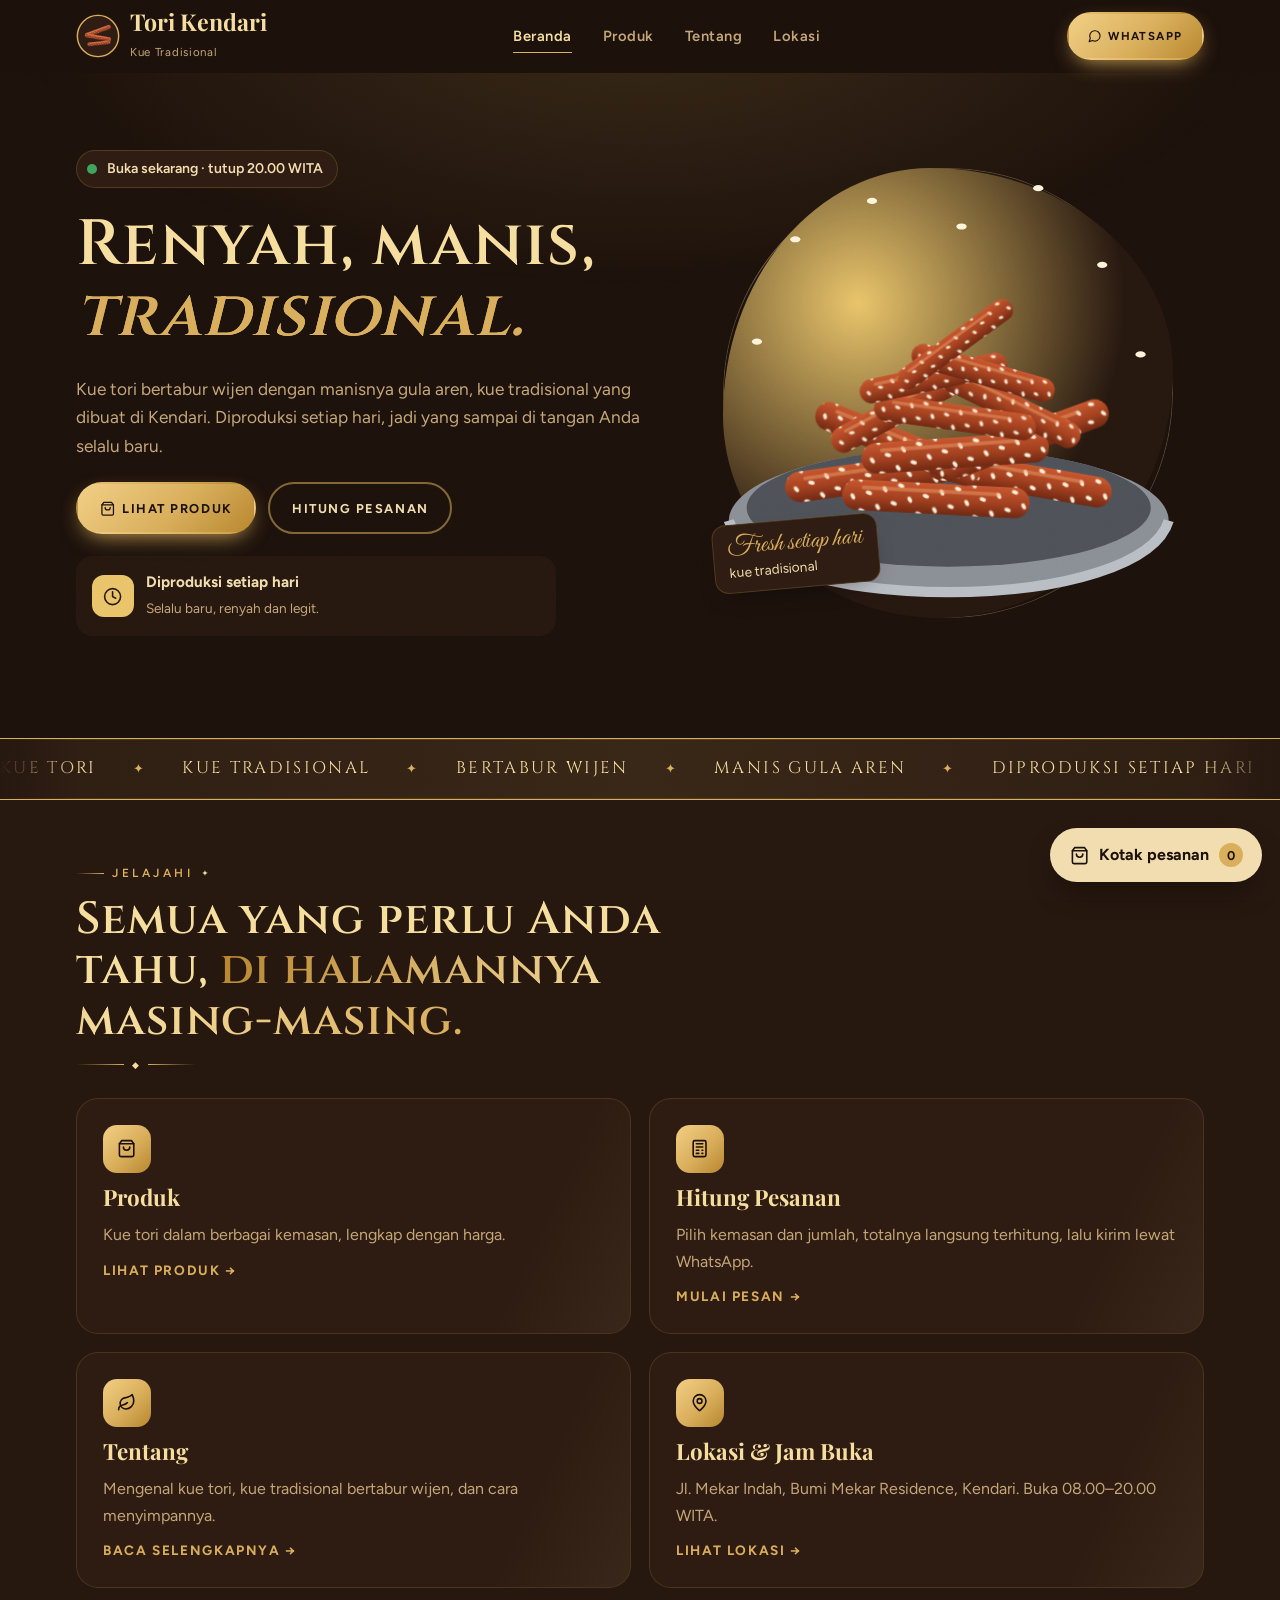
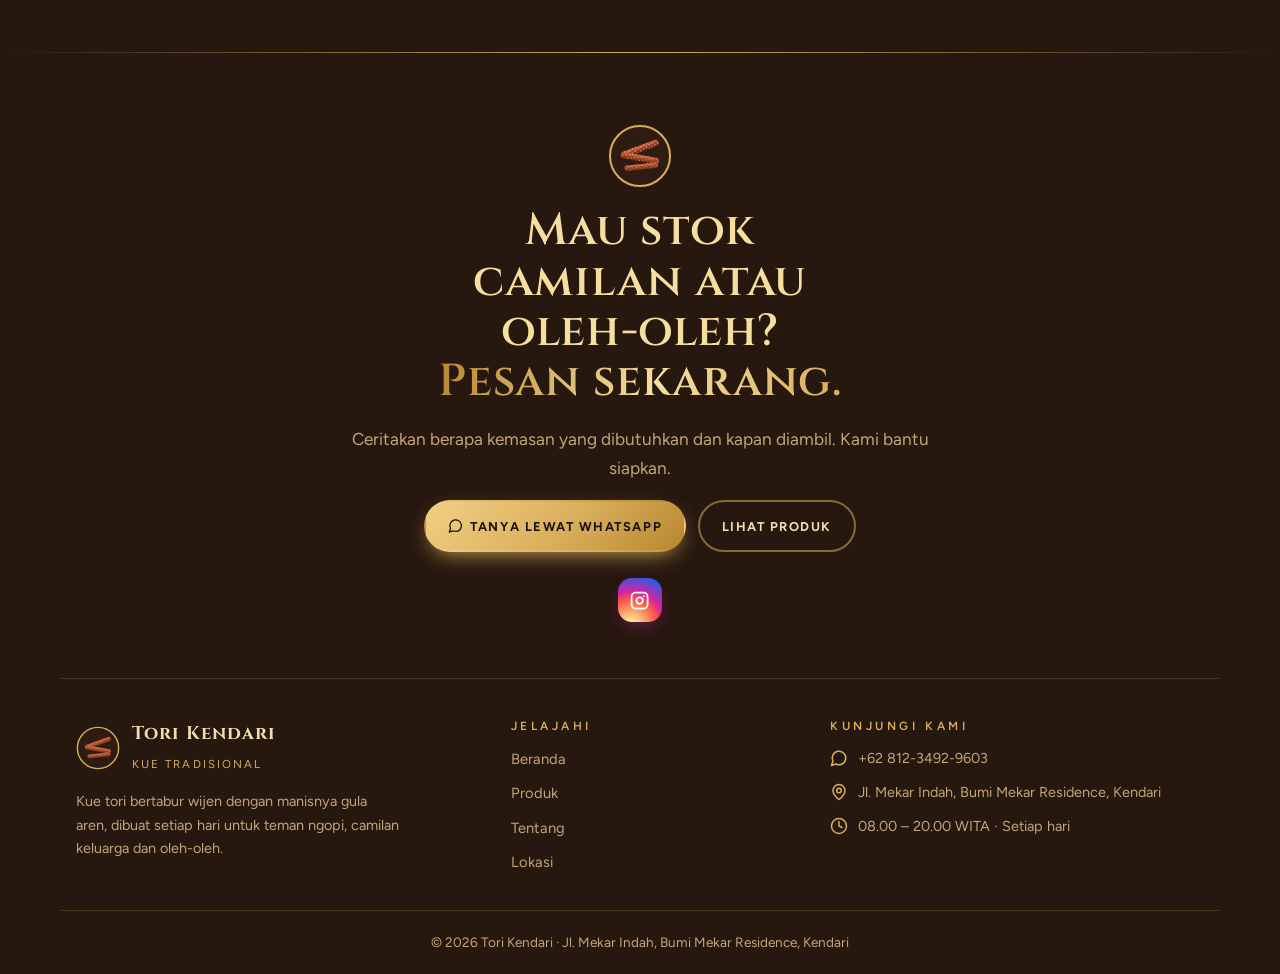
==== index.html @ e7e42499 "Gabungkan Hitung Pesanan ke halaman Produk; pesan.html dialihkan ke produk.html#hitung Co-Authored-B" ====
<!doctype html>
<html lang="id">
<head>
<meta charset="utf-8">
<meta name="viewport" content="width=device-width,initial-scale=1,viewport-fit=cover">
<title>Tori Kendari · Kue Tori Renyah, Manis Gula Aren</title>
<meta name="claude:viewport-fit-sides" content="cover">
<meta name="description" content="Renyah di luar, lembut di dalam, manis gula aren bertabur wijen. Dibuat setiap hari di Kendari, mulai Rp25.000. Cobain sekarang, pesan lewat WhatsApp!">
<meta property="og:type" content="website">
<meta property="og:site_name" content="Tori Kendari">
<meta property="og:locale" content="id_ID">
<meta property="og:url" content="https://tori-kendari.vercel.app/">
<meta property="og:title" content="Tori Kendari · Kue Tori Renyah, Manis Gula Aren">
<meta property="og:description" content="Renyah di luar, lembut di dalam, manis gula aren bertabur wijen. Dibuat setiap hari di Kendari, mulai Rp25.000. Cobain sekarang, pesan lewat WhatsApp!">
<meta property="og:image" content="https://tori-kendari.vercel.app/og.jpg">
<meta property="og:image:width" content="1200">
<meta property="og:image:height" content="630">
<meta property="og:image:alt" content="Kue tori renyah bertabur wijen dari Tori Kendari">
<meta name="twitter:card" content="summary_large_image">
<meta name="twitter:title" content="Tori Kendari · Kue Tori Renyah, Manis Gula Aren">
<meta name="twitter:description" content="Renyah di luar, lembut di dalam, manis gula aren bertabur wijen. Dibuat setiap hari di Kendari, mulai Rp25.000. Cobain sekarang, pesan lewat WhatsApp!">
<meta name="twitter:image" content="https://tori-kendari.vercel.app/og.jpg">
<meta name="theme-color" content="#1C110B">
<link rel="icon" href="favicon.svg" type="image/svg+xml">
<link rel="preconnect" href="https://fonts.googleapis.com">
<link rel="preconnect" href="https://fonts.gstatic.com" crossorigin>
<link rel="stylesheet" href="https://fonts.googleapis.com/css2?family=Cinzel:wght@500;600;700&family=Figtree:wght@400;500;600;700;800&family=Great+Vibes&family=Playfair+Display:ital,wght@0,600;0,700;1,600;1,700&display=swap">
<link rel="stylesheet" href="style.css">
</head>
<body data-page="index">


<!-- Ilustrasi (dipakai ulang lewat <use>) -->
<svg width="0" height="0" style="position:absolute" aria-hidden="true">
  <defs>
    <pattern id="wijen" width="14" height="10" patternUnits="userSpaceOnUse" patternTransform="rotate(20)">
      <ellipse cx="3" cy="3" rx="1.7" ry="1" fill="#FFF3DC"/>
      <ellipse cx="10" cy="8" rx="1.7" ry="1" fill="#FFF3DC" transform="rotate(40 10 8)"/>
    </pattern>
    <linearGradient id="kulit" x1="0" y1="0" x2="0" y2="1">
      <stop offset="0" stop-color="#C8572F"/><stop offset=".55" stop-color="#A2401F"/><stop offset="1" stop-color="#6E2812"/>
    </linearGradient>
    <symbol id="stik" viewBox="0 0 100 20">
      <rect x="1" y="2" width="98" height="16" rx="8" fill="url(#kulit)"/>
      <rect x="1" y="2" width="98" height="16" rx="8" fill="url(#wijen)"/>
      <path d="M12 6h70" stroke="#F2A36E" stroke-width="2" stroke-linecap="round" opacity=".45"/>
    </symbol>
    <symbol id="i-tori" viewBox="0 0 120 120">
      <ellipse cx="60" cy="82" rx="50" ry="16" fill="#8A8F96"/>
      <ellipse cx="60" cy="78" rx="46" ry="13" fill="#5E6268"/>
      <use href="#stik" x="18" y="58" width="50" height="10" transform="rotate(-18 43 63)"/>
      <use href="#stik" x="46" y="56" width="52" height="10" transform="rotate(14 72 61)"/>
      <use href="#stik" x="24" y="66" width="54" height="11" transform="rotate(6 51 71)"/>
      <use href="#stik" x="40" y="46" width="48" height="10" transform="rotate(-30 64 51)"/>
      <use href="#stik" x="22" y="48" width="46" height="10" transform="rotate(24 45 53)"/>
      <use href="#stik" x="50" y="68" width="46" height="10" transform="rotate(-8 73 73)"/>
      <path d="M10 82c4 10 24 16 50 16s46-6 50-16" fill="none" stroke="#B9BEC4" stroke-width="3"/>
    </symbol>
    <symbol id="i-kotak" viewBox="0 0 120 120">
      <rect x="16" y="34" width="88" height="62" rx="8" fill="#E9EEF2" opacity=".35" stroke="#FFFFFF" stroke-opacity=".6" stroke-width="2"/>
      <use href="#stik" x="22" y="52" width="44" height="9" transform="rotate(-10 44 56)"/>
      <use href="#stik" x="52" y="48" width="44" height="9" transform="rotate(12 74 52)"/>
      <use href="#stik" x="26" y="68" width="46" height="9" transform="rotate(8 49 72)"/>
      <use href="#stik" x="54" y="72" width="42" height="9" transform="rotate(-6 75 76)"/>
      <use href="#stik" x="34" y="80" width="40" height="9" transform="rotate(-14 54 84)"/>
      <rect x="12" y="26" width="96" height="12" rx="5" fill="#FFFFFF" opacity=".4"/>
      <path d="M24 40v48" stroke="#fff" stroke-width="3" stroke-linecap="round" opacity=".5"/>
    </symbol>
    <symbol id="i-hadiah" viewBox="0 0 120 120">
      <rect x="22" y="46" width="76" height="52" rx="6" fill="#7A4A2A"/>
      <rect x="16" y="34" width="88" height="16" rx="5" fill="#9C6238"/>
      <rect x="54" y="34" width="12" height="64" fill="#D9AE5B"/>
      <path d="M60 34c-8-14-26-14-24-2 2 8 16 4 24 2zM60 34c8-14 26-14 24-2-2 8-16 4-24 2z" fill="#F2CF85"/>
    </symbol>
    <symbol id="i-pouch" viewBox="0 0 120 120">
      <path d="M30 22h60l6 74c0 4-3 6-6 6H30c-3 0-6-2-6-6z" fill="#E2A93A"/>
      <path d="M30 22h60v10H30z" fill="#C98A22"/>
      <path d="M36 27h48" stroke="#8A5A12" stroke-width="2" stroke-dasharray="3 3"/>
      <rect x="38" y="48" width="44" height="40" rx="8" fill="#FFF3DC" opacity=".35"/>
      <use href="#stik" x="40" y="56" width="38" height="8" transform="rotate(-14 59 60)"/>
      <use href="#stik" x="42" y="66" width="38" height="8" transform="rotate(10 61 70)"/>
      <use href="#stik" x="40" y="76" width="36" height="8" transform="rotate(-6 58 80)"/>
      <rect x="44" y="38" width="32" height="6" rx="3" fill="#5A2E1E" opacity=".7"/>
    </symbol>
    <symbol id="i-mark" viewBox="0 0 48 48">
      <circle cx="24" cy="24" r="24" fill="#2E1C12"/>
      <circle cx="24" cy="24" r="22.5" fill="none" stroke="#D9AE5B" stroke-width="1.5"/>
      <use href="#stik" x="9" y="15" width="30" height="7" transform="rotate(-20 24 18)"/>
      <use href="#stik" x="9" y="22" width="30" height="7" transform="rotate(10 24 25)"/>
      <use href="#stik" x="12" y="29" width="26" height="6" transform="rotate(-6 25 32)"/>
    </symbol>
  </defs>
</svg>

<header class="top" id="top">
  <div class="wrap bar">
    <a class="brand" href="index.html" aria-label="Tori Kendari, ke beranda">
      <svg class="brand-mark" aria-hidden="true"><use href="#i-mark"/></svg>
      <span><span class="brand-name">Tori Kendari</span><span class="brand-sub">Kue Tradisional</span></span>
    </a>
    <nav class="links" aria-label="Navigasi utama">
      <a href="index.html" data-page="index">Beranda</a>
      <a href="produk.html" data-page="produk">Produk</a>
      <a href="tentang.html" data-page="tentang">Tentang</a>
      <a href="lokasi.html" data-page="lokasi">Lokasi</a>
    </nav>
    <div class="top-actions">
      <a class="btn btn-rasp btn-sm wa-link" href="#" target="_blank" rel="noopener">
        <svg class="lc" viewBox="0 0 24 24" aria-hidden="true"><path d="M7.9 20A9 9 0 1 0 4 16.1L2 22Z"/></svg><span>WhatsApp</span>
      </a>
      <button class="menu-btn" id="menuBtn" aria-expanded="false" aria-controls="mnav" aria-label="Buka menu">
        <svg class="lc" viewBox="0 0 24 24" aria-hidden="true"><path d="M4 6h16M4 12h16M4 18h16"/></svg>
      </button>
    </div>
  </div>
  <nav class="wrap mnav" id="mnav" aria-label="Menu ponsel">
    <a href="index.html" data-page="index">Beranda</a><a href="produk.html" data-page="produk">Produk</a><a href="tentang.html" data-page="tentang">Tentang</a><a href="lokasi.html" data-page="lokasi">Lokasi</a>
  </nav>
</header>

<main>
<section class="hero" id="beranda">
  <div class="wrap hero-grid">
    <div class="hero-copy">
      <span class="status" id="status"><span class="dot"></span><span id="statusText">Memeriksa jam buka…</span></span>
      <h1>Renyah, manis, <span class="swash">tradisional.</span></h1>
      <p class="lead">Kue tori bertabur wijen dengan manisnya gula aren, kue tradisional yang dibuat di Kendari. Diproduksi setiap hari, jadi yang sampai di tangan Anda selalu baru.</p>
      <div class="ctas">
        <a class="btn btn-rasp" href="produk.html">
          <svg class="lc" viewBox="0 0 24 24" aria-hidden="true"><path d="M6 2 3 6v14a2 2 0 0 0 2 2h14a2 2 0 0 0 2-2V6l-3-4Z"/><path d="M3 6h18"/><path d="M16 10a4 4 0 0 1-8 0"/></svg>Lihat produk
        </a>
        <a class="btn btn-ghost" href="produk.html#hitung">Hitung pesanan</a>
      </div>
      <div class="oven">
        <span class="oven-ico"><svg class="lc" viewBox="0 0 24 24" aria-hidden="true"><circle cx="12" cy="12" r="10"/><path d="M12 6v6l4 2"/></svg></span>
        <span><b>Diproduksi setiap hari</b><small>Selalu baru, renyah dan legit.</small></span>
      </div>
    </div>

    <div class="hero-art" aria-hidden="true">
      <div class="blob"></div>
      <svg class="hero-cake" viewBox="0 0 400 400">
        <ellipse cx="200" cy="300" rx="172" ry="56" fill="#8A8F96"/>
        <ellipse cx="200" cy="290" rx="158" ry="46" fill="#4E5258"/>
        <g class="pile">
          <use class="jatuh" style="--d:.05s" href="#stik" x="70" y="250" width="150" height="30" transform="rotate(-8 145 265)"/>
          <use class="jatuh" style="--d:.12s" href="#stik" x="180" y="252" width="150" height="30" transform="rotate(10 255 267)"/>
          <use class="jatuh" style="--d:.19s" href="#stik" x="110" y="268" width="160" height="30" transform="rotate(3 190 283)"/>
          <use class="jatuh" style="--d:.26s" href="#stik" x="90" y="226" width="140" height="28" transform="rotate(22 160 240)"/>
          <use class="jatuh" style="--d:.33s" href="#stik" x="190" y="222" width="140" height="28" transform="rotate(-20 260 236)"/>
          <use class="jatuh" style="--d:.40s" href="#stik" x="130" y="232" width="150" height="30" transform="rotate(-4 205 247)"/>
          <use class="jatuh" style="--d:.47s" href="#stik" x="100" y="198" width="130" height="27" transform="rotate(-28 165 211)"/>
          <use class="jatuh" style="--d:.54s" href="#stik" x="180" y="196" width="130" height="27" transform="rotate(26 245 209)"/>
          <use class="jatuh" style="--d:.61s" href="#stik" x="140" y="206" width="130" height="27" transform="rotate(8 205 219)"/>
          <use class="jatuh" style="--d:.68s" href="#stik" x="128" y="176" width="120" height="25" transform="rotate(-12 188 188)"/>
          <use class="jatuh" style="--d:.75s" href="#stik" x="168" y="172" width="118" height="25" transform="rotate(16 227 184)"/>
          <use class="jatuh" style="--d:.82s" href="#stik" x="150" y="150" width="110" height="24" transform="rotate(-36 205 162)"/>
        </g>
        <path d="M28 300c10 34 82 56 172 56s162-22 172-56" fill="none" stroke="#B9BEC4" stroke-width="8"/>
        <g fill="#FFF3DC">
          <ellipse class="sprinkle" cx="80" cy="80" rx="4" ry="2.4" style="animation-delay:-.4s"/>
          <ellipse class="sprinkle" cx="320" cy="100" rx="4" ry="2.4" style="animation-delay:-1.6s"/>
          <ellipse class="sprinkle" cx="140" cy="50" rx="4" ry="2.4" style="animation-delay:-2.4s"/>
          <ellipse class="sprinkle" cx="270" cy="40" rx="4" ry="2.4" style="animation-delay:-.9s"/>
          <ellipse class="sprinkle" cx="350" cy="170" rx="4" ry="2.4" style="animation-delay:-3s"/>
          <ellipse class="sprinkle" cx="50" cy="160" rx="4" ry="2.4" style="animation-delay:-2s"/>
          <ellipse class="sprinkle" cx="210" cy="70" rx="4" ry="2.4" style="animation-delay:-1.2s"/>
        </g>
      </svg>
      <div class="tag-note"><span class="hand">Fresh setiap hari</span>kue tradisional</div>
    </div>
  </div>
</section>

<div class="ribbon" aria-hidden="true">
  <div class="ribbon-track" id="ribbon"></div>
</div>

<section class="explore">
  <div class="wrap">
    <div class="sec-head reveal">
      <span class="eyebrow">Jelajahi</span>
      <h2>Semua yang perlu Anda tahu, <span class="rasp">di halamannya masing-masing.</span></h2>
    </div>
    <div class="ex-grid reveal">
      <a class="ex-card" href="produk.html"><span class="ico"><svg class="lc" viewBox="0 0 24 24" aria-hidden="true"><path d="M6 2 3 6v14a2 2 0 0 0 2 2h14a2 2 0 0 0 2-2V6l-3-4Z"/><path d="M3 6h18"/><path d="M16 10a4 4 0 0 1-8 0"/></svg></span><h3>Produk</h3><p>Kue tori dalam berbagai kemasan, lengkap dengan harga.</p><span class="ex-link">Lihat produk →</span></a>
      <a class="ex-card" href="produk.html#hitung"><span class="ico"><svg class="lc" viewBox="0 0 24 24" aria-hidden="true"><rect x="4" y="2" width="16" height="20" rx="2"/><path d="M8 6h8M8 10h8M8 14h3M8 18h3M15 14h1M15 18h1"/></svg></span><h3>Hitung Pesanan</h3><p>Pilih kemasan dan jumlah, totalnya langsung terhitung, lalu kirim lewat WhatsApp.</p><span class="ex-link">Mulai pesan →</span></a>
      <a class="ex-card" href="tentang.html"><span class="ico"><svg class="lc" viewBox="0 0 24 24" aria-hidden="true"><path d="M11 20A7 7 0 0 1 9.8 6.1C15.5 5 17 4.48 19 2c1 2 2 4.18 2 8 0 5.5-4.78 10-10 10Z"/><path d="M2 21c0-3 1.85-5.36 5.08-6C9.5 14.52 12 13 13 12"/></svg></span><h3>Tentang</h3><p>Mengenal kue tori, kue tradisional bertabur wijen, dan cara menyimpannya.</p><span class="ex-link">Baca selengkapnya →</span></a>
      <a class="ex-card" href="lokasi.html"><span class="ico"><svg class="lc" viewBox="0 0 24 24" aria-hidden="true"><path d="M20 10c0 4.99-5.54 10.19-7.4 11.8a1 1 0 0 1-1.2 0C9.54 20.19 4 14.99 4 10a8 8 0 0 1 16 0"/><circle cx="12" cy="10" r="3"/></svg></span><h3>Lokasi &amp; Jam Buka</h3><p>Jl. Mekar Indah, Bumi Mekar Residence, Kendari. Buka 08.00–20.00 WITA.</p><span class="ex-link">Lihat lokasi →</span></a>
    </div>
  </div>
</section>
</main>

<footer>
  <div class="wrap fcta reveal">
    <svg width="64" height="64" aria-hidden="true"><use href="#i-mark"/></svg>
    <h2>Mau stok camilan atau oleh-oleh? <span class="rasp">Pesan sekarang.</span></h2>
    <p class="lead">Ceritakan berapa kemasan yang dibutuhkan dan kapan diambil. Kami bantu siapkan.</p>
    <div class="ctas" style="justify-content:center">
      <a class="btn btn-rasp wa-link" href="#" target="_blank" rel="noopener"><svg class="lc" viewBox="0 0 24 24" aria-hidden="true"><path d="M7.9 20A9 9 0 1 0 4 16.1L2 22Z"/></svg>Tanya lewat WhatsApp</a>
      <a class="btn btn-ghost" href="produk.html">Lihat produk</a>
    </div>
    <div class="socials">
      <a id="igLink" class="so-ig" href="#" target="_blank" rel="noopener" aria-label="Instagram"><svg class="lc" viewBox="0 0 24 24"><rect x="2" y="2" width="20" height="20" rx="5"/><path d="M16 11.37A4 4 0 1 1 12.63 8 4 4 0 0 1 16 11.37z"/><path d="M17.5 6.5h.01"/></svg></a>
    </div>
  </div>
  <div class="wrap fcols">
    <div class="fbrand">
      <a class="fbrand-logo" href="index.html"><svg width="44" height="44" aria-hidden="true"><use href="#i-mark"/></svg><span><b>Tori Kendari</b><small>Kue Tradisional</small></span></a>
      <p>Kue tori bertabur wijen dengan manisnya gula aren, dibuat setiap hari untuk teman ngopi, camilan keluarga dan oleh-oleh.</p>
    </div>
    <div class="fcol">
      <h4>Jelajahi</h4>
      <a href="index.html">Beranda</a><a href="produk.html">Produk</a><a href="tentang.html">Tentang</a><a href="lokasi.html">Lokasi</a>
    </div>
    <div class="fcol">
      <h4>Kunjungi kami</h4>
      <span class="fi"><svg class="lc" viewBox="0 0 24 24" aria-hidden="true"><path d="M7.9 20A9 9 0 1 0 4 16.1L2 22Z"/></svg>+62 812-3492-9603</span>
      <span class="fi"><svg class="lc" viewBox="0 0 24 24" aria-hidden="true"><path d="M20 10c0 6-8 12-8 12s-8-6-8-12a8 8 0 0 1 16 0Z"/><circle cx="12" cy="10" r="3"/></svg>Jl. Mekar Indah, Bumi Mekar Residence, Kendari</span>
      <span class="fi"><svg class="lc" viewBox="0 0 24 24" aria-hidden="true"><circle cx="12" cy="12" r="10"/><path d="M12 6v6l4 2"/></svg>08.00 – 20.00 WITA · Setiap hari</span>
    </div>
  </div>
  <div class="wrap fbottom"><p class="copy">© <span id="year">2026</span> Tori Kendari · Jl. Mekar Indah, Bumi Mekar Residence, Kendari</p></div>
</footer>

<button class="cart-fab" id="cartFab" type="button" aria-controls="drawer">
  <svg class="lc" viewBox="0 0 24 24" aria-hidden="true"><path d="M6 2 3 6v14a2 2 0 0 0 2 2h14a2 2 0 0 0 2-2V6l-3-4Z"/><path d="M3 6h18"/><path d="M16 10a4 4 0 0 1-8 0"/></svg>
  <span class="lbl">Kotak pesanan</span><span class="count" id="cartCount">0</span>
</button>
<div class="scrim" id="scrim"></div>
<aside class="drawer" id="drawer" aria-label="Kotak pesanan" aria-hidden="true">
  <div class="d-head">
    <h3>Kotak pesanan</h3>
    <button class="x" type="button" id="closeCart" aria-label="Tutup kotak pesanan"><svg class="lc" viewBox="0 0 24 24"><path d="M18 6 6 18M6 6l12 12"/></svg></button>
  </div>
  <div class="d-body">
    <div class="lines" id="lines"></div>
    <div class="total"><span>Perkiraan total</span><span id="total">Rp 0</span></div>
    <form id="orderForm" class="b-form" style="gap:12px" novalidate>
      <div class="field"><label for="oNama">Nama</label><input id="oNama" autocomplete="name" placeholder="Nama pemesan"></div>
      <div class="two">
        <div class="field"><label for="oTgl">Tanggal</label><input id="oTgl" type="date"></div>
        <div class="field"><label for="oJam">Jam</label><input id="oJam" type="time" value="10:00"></div>
      </div>
      <div class="field"><label for="oCara">Pengambilan</label>
        <select id="oCara"><option>Ambil di toko</option><option>Diantar</option></select>
      </div>
      <div class="field" id="alamatWrap" hidden><label for="oAlamat">Alamat antar</label><input id="oAlamat" placeholder="Jalan, kelurahan, patokan"></div>
      <div class="field"><label for="oCatatan">Catatan</label><textarea id="oCatatan" rows="2" placeholder="Misal: untuk oleh-oleh, minta dikemas terpisah"></textarea></div>
    </form>
  </div>
  <div class="d-foot">
    <a class="btn btn-rasp" id="sendWa" href="#" target="_blank" rel="noopener"><svg class="lc" viewBox="0 0 24 24" aria-hidden="true"><path d="M7.9 20A9 9 0 1 0 4 16.1L2 22Z"/></svg>Kirim pesanan lewat WhatsApp</a>
    <span class="hint" style="text-align:center">Pesan terbuka di WhatsApp. Belum ada yang terkirim sampai Anda menekan kirim di sana.</span>
  </div>
</aside>

<script src="app.js"></script>
</body>
</html>
---- style.css ----
/* Layout: etalase toko kue bernuansa cokelat tua seperti ganache; emas untuk judul, teks, garis dan tombol agar terasa elegan */
:root{
  --bg:#1C110B; --bg-2:#26170F; --card:#2E1C12; --deep:#120A06; --ink:#F1DDAE; --muted:#C4A577;
  --rasp:#D9AE5B; --rasp-deep:#F2CF85; --on-rasp:#1C110B; --gold-hi:#F6DE9F;
  --butter:#E9C46A; --pista:#A8C686; --line:rgba(217,174,91,.2); --shadow:rgba(0,0,0,.55);
  /* warna makanan */
  --sponge:#E7B86C; --choco:#5A2E1E; --cream:#FFF3DC; --berry:#C2364F; --pandan:#8CB86B;
  --display:"Playfair Display","Didot",Georgia,serif;
  --body:"Figtree","Segoe UI",system-ui,sans-serif;
  --hand:"Great Vibes","Snell Roundhand",cursive;
  color-scheme:dark;
}

*{box-sizing:border-box}
[hidden]{display:none!important}
html{overflow-x:clip;scroll-behavior:smooth;scroll-padding-top:84px}
body{margin:0;background:var(--bg);color:var(--ink);font-family:var(--body);font-size:16px;line-height:1.65;overflow-x:hidden}
body::before{content:"";position:fixed;inset:0 0 auto;height:env(safe-area-inset-top,0px);z-index:60;background:var(--bg)}
a{color:inherit}
img,svg{max-width:100%}
button,input,select,textarea{font:inherit;color:inherit}
:focus-visible{outline:3px solid var(--rasp);outline-offset:3px;border-radius:6px}
.wrap{max-width:1160px;margin:0 auto;padding-left:max(16px,env(safe-area-inset-left,0px));padding-right:max(16px,env(safe-area-inset-right,0px))}
h1,h2,h3{margin:0;text-wrap:balance}
h1,h2{font-family:var(--display);font-weight:600;line-height:1.08;letter-spacing:.005em;color:var(--gold-hi)}
h1 .rasp,h2 .rasp,.hero h1 .swash{font-style:italic;background:linear-gradient(100deg,#B8862F 0%,#F6DE9F 45%,#C9963E 100%);-webkit-background-clip:text;background-clip:text;color:transparent}
h1{font-size:clamp(2.5rem,6.2vw,4.6rem)}
h2{font-size:clamp(2rem,4.4vw,3.2rem)}
h3{font-size:1.1rem;font-weight:700;line-height:1.3}
p{margin:0}
.rasp{color:var(--rasp)}
.hand{font-family:var(--hand);font-size:1.5em;line-height:1.1;font-weight:400}
.eyebrow{display:inline-flex;align-items:center;gap:8px;font-size:.74rem;font-weight:600;letter-spacing:.3em;text-transform:uppercase;color:var(--rasp)}
.lead{color:var(--muted);font-size:1.08rem;max-width:58ch}
.lc{fill:none;stroke:currentColor;stroke-width:2;stroke-linecap:round;stroke-linejoin:round;width:1.2em;height:1.2em;flex:none}
section{padding-block:clamp(40px,5vw,64px)}
.sec-head{display:grid;gap:12px;margin-bottom:28px;max-width:720px}

/* tombol */
.btn{display:inline-flex;align-items:center;justify-content:center;gap:.55em;padding:.9em 1.5em;border-radius:999px;font-weight:700;font-size:.95rem;text-decoration:none;border:2px solid transparent;cursor:pointer;transition:transform .2s,background .2s,box-shadow .2s;white-space:nowrap}
.btn:hover{transform:translateY(-2px)}
.btn:active{transform:translateY(0) scale(.98)}
.btn-rasp{background:linear-gradient(135deg,#F2CF85,#D9AE5B 55%,#B8862F);color:var(--on-rasp);box-shadow:0 8px 22px -8px var(--rasp)}
.btn-rasp:hover{filter:brightness(1.08)}
.btn-ghost{background:transparent;border-color:var(--ink);color:var(--ink)}
.btn-ghost:hover{background:var(--ink);color:var(--bg)}
.btn-sm{padding:.6em 1.1em;font-size:.85rem}

/* header */
.top{position:sticky;top:env(safe-area-inset-top,0px);z-index:50;background:color-mix(in srgb,var(--bg) 88%,transparent);backdrop-filter:blur(10px);border-bottom:1px solid transparent;transition:border-color .3s,box-shadow .3s}
.top.scrolled{border-color:var(--line);box-shadow:0 6px 24px -18px var(--shadow)}
.bar{display:flex;align-items:center;justify-content:space-between;gap:16px;min-height:72px}
.brand{display:flex;align-items:center;gap:10px;text-decoration:none}
.brand-mark{width:44px;height:44px;flex:none}
.brand-name{font-family:var(--display);font-weight:700;font-size:1.45rem;line-height:1;color:var(--gold-hi)}
.brand-sub{display:block;font-size:.72rem;color:var(--muted);letter-spacing:.06em;margin-top:3px}
.links{display:flex;gap:4px}
.links a{padding:.5em .9em;border-radius:999px;text-decoration:none;font-weight:600;font-size:.92rem;color:var(--muted);transition:background .2s,color .2s}
.links a:hover,.links a.on{background:var(--bg-2);color:var(--ink)}
.top-actions{display:flex;align-items:center;gap:8px}
.menu-btn{display:none;width:44px;height:44px;border-radius:12px;border:1px solid var(--line);background:var(--card);cursor:pointer;align-items:center;justify-content:center}
.mnav{display:none}
@media (max-width:900px){
  .links{display:none}
  .menu-btn{display:inline-flex}
  .top-actions .btn span{display:none}
  .mnav{display:grid;gap:4px;max-height:0;overflow:hidden;transition:max-height .35s ease}
  .top.open .mnav{max-height:420px;padding-bottom:16px}
  .mnav a{padding:.8em 1em;border-radius:12px;text-decoration:none;font-weight:600;background:var(--bg-2)}
}

/* hero */
.hero{position:relative;padding-block:clamp(28px,5vw,64px) clamp(56px,7vw,90px);overflow:hidden}
.hero-grid{display:grid;grid-template-columns:1.05fr .95fr;gap:clamp(24px,4vw,56px);align-items:center}
.hero-copy{display:grid;gap:22px;min-width:0}
.status{display:inline-flex;align-items:center;gap:10px;width:max-content;max-width:100%;padding:.45em 1em .45em .7em;border-radius:999px;background:var(--card);border:1px solid var(--line);font-size:.88rem;font-weight:600}
.dot{width:10px;height:10px;border-radius:50%;background:var(--muted);flex:none}
.status.buka .dot{background:#3FA35B;box-shadow:0 0 0 0 rgba(63,163,91,.6);animation:ping 1.8s infinite}
@keyframes ping{70%{box-shadow:0 0 0 9px rgba(63,163,91,0)}100%{box-shadow:0 0 0 0 rgba(63,163,91,0)}}
.hero h1 .swash{display:inline-block;color:var(--rasp);position:relative}
.hero h1 .swash::after{content:"";position:absolute;left:2%;right:2%;bottom:-.06em;height:.16em;border-radius:99px;background:var(--line);z-index:-1;transform-origin:left;animation:swipe 1s .6s both cubic-bezier(.6,.1,.2,1)}
@keyframes swipe{from{transform:scaleX(0)}}
.ctas{display:flex;flex-wrap:wrap;gap:12px}
.oven{display:flex;align-items:center;gap:12px;padding:14px 16px;border-radius:16px;background:var(--bg-2);max-width:480px}
.oven-ico{width:42px;height:42px;border-radius:12px;background:var(--butter);color:#2B1711;display:grid;place-items:center;flex:none}
.oven b{display:block;font-size:.95rem}
.oven small{color:var(--muted);font-size:.85rem}
.hero-art{position:relative;aspect-ratio:1/1;max-width:540px;width:100%;justify-self:center}
.blob{position:absolute;inset:6%;border-radius:46% 54% 52% 48%/55% 45% 55% 45%;background:radial-gradient(circle at 30% 30%,var(--butter),transparent 60%),var(--bg-2);animation:morph 12s ease-in-out infinite}
@keyframes morph{50%{border-radius:58% 42% 40% 60%/42% 58% 42% 58%}}
.hero-cake{position:absolute;inset:0;width:100%;height:100%}
.float{position:absolute;width:24%;filter:drop-shadow(0 10px 14px var(--shadow));animation:bob 5s ease-in-out infinite}
.float.f1{top:6%;left:0;animation-delay:-1s}
.float.f2{top:10%;right:0;width:20%;animation-delay:-2.5s}
.float.f3{bottom:6%;right:4%;width:22%;animation-delay:-3.6s}
@keyframes bob{50%{transform:translateY(-14px) rotate(-6deg)}}
.tag-note{position:absolute;left:4%;bottom:12%;background:var(--card);border:1px solid var(--line);border-radius:14px;padding:8px 14px;transform:rotate(-5deg);box-shadow:0 10px 24px -14px var(--shadow);font-size:.85rem}
.tag-note .hand{color:var(--rasp);display:block;font-size:1.6rem}

/* animasi kue utama */
.layer{animation:drop .7s both cubic-bezier(.3,1.4,.5,1)}
.layer.l2{animation-delay:.15s}.layer.l3{animation-delay:.3s}.drip{animation:drop .6s .45s both cubic-bezier(.3,1.4,.5,1)}
.candles{animation:drop .5s .6s both}
@keyframes drop{from{transform:translateY(-40px);opacity:0}}
.flame{transform-box:fill-box;transform-origin:50% 100%;animation:flick .9s ease-in-out infinite alternate}
.flame:nth-of-type(2n){animation-delay:-.4s}
@keyframes flick{to{transform:scale(.82,1.12) rotate(4deg)}}
.sprinkle{animation:fall 3.5s linear infinite;transform-box:fill-box}
@keyframes fall{0%{transform:translateY(-30px) rotate(0);opacity:0}15%{opacity:1}100%{transform:translateY(80px) rotate(200deg);opacity:0}}

/* pita berjalan */
.ribbon{background:var(--rasp);color:var(--on-rasp);overflow:hidden;transform:rotate(-1.2deg);margin-block:-10px;position:relative;z-index:2;padding-block:14px}
.ribbon-track{display:flex;gap:36px;width:max-content;animation:slide 32s linear infinite;font-family:var(--display);font-size:1.35rem;white-space:nowrap}
.ribbon-track span{display:inline-flex;align-items:center;gap:36px}
.ribbon-track span::after{content:"✦";color:var(--butter)}
@keyframes slide{to{transform:translateX(-50%)}}

/* menu */
.menu{background:var(--bg)}
.chips{display:flex;flex-wrap:wrap;gap:8px;margin-bottom:28px}
.chip{padding:.55em 1.1em;border-radius:999px;border:1.5px solid var(--line);background:var(--card);cursor:pointer;font-weight:600;font-size:.9rem;transition:all .2s}
.chip:hover{border-color:var(--rasp)}
.chip.on{background:var(--ink);color:var(--bg);border-color:var(--ink)}
.grid{display:grid;grid-template-columns:repeat(auto-fill,minmax(240px,1fr));gap:18px}
.item{display:flex;flex-direction:column;background:var(--card);border-radius:22px;overflow:hidden;border:1px solid var(--line);transition:transform .3s,box-shadow .3s;animation:pop .45s both}
.item:hover{transform:translateY(-6px);box-shadow:0 22px 40px -24px var(--shadow)}
@keyframes pop{from{transform:scale(.94);opacity:.2}}
.item-art{position:relative;aspect-ratio:4/3;display:grid;place-items:center;background:radial-gradient(circle at 50% 58%,color-mix(in srgb,var(--tint,#F3C77F) 26%,transparent),transparent 68%),var(--bg-2);border-bottom:1px solid var(--line)}
.item-art svg{width:62%;height:auto;transition:transform .4s cubic-bezier(.3,1.5,.5,1)}
.item:hover .item-art svg{transform:scale(1.08) rotate(-4deg)}
.badge{position:absolute;top:12px;left:12px;background:var(--card);color:var(--ink);border-radius:999px;padding:.25em .75em;font-size:.75rem;font-weight:700}
.item-body{display:grid;gap:6px;padding:16px 18px 18px;flex:1}
.item-body p{color:var(--muted);font-size:.9rem}
.item-foot{display:flex;flex-wrap:wrap;align-items:center;justify-content:space-between;gap:10px;margin-top:auto;padding-top:10px}
.price{font-weight:800;font-variant-numeric:tabular-nums}
.price small{font-weight:500;color:var(--muted)}
.add{width:42px;height:42px;border-radius:50%;border:none;background:var(--rasp);color:var(--on-rasp);cursor:pointer;display:grid;place-items:center;transition:transform .2s}
.add:hover{transform:rotate(90deg) scale(1.08)}
.add.bump{animation:bump .4s}
@keyframes bump{50%{transform:scale(1.3)}}
.qtyctl{display:inline-flex;align-items:center;gap:4px;background:var(--bg-2);border-radius:999px;padding:3px}
.qtyctl button{width:32px;height:32px;border-radius:50%;border:none;background:var(--card);cursor:pointer;font-weight:800}
.qtyctl b{min-width:22px;text-align:center;font-variant-numeric:tabular-nums}
.note-sample{margin-top:18px;font-size:.85rem;color:var(--muted)}

/* rakit kue */
.builder{background:var(--bg-2)}
.b-grid{display:grid;grid-template-columns:1fr 1fr;gap:clamp(24px,4vw,56px);align-items:center}
.b-preview{position:relative;background:var(--card);border-radius:28px;padding:24px;border:1px solid var(--line);display:grid;place-items:center}
.b-preview svg{width:100%;max-width:440px;height:auto}
.b-preview .sum{position:absolute;top:18px;right:18px;background:var(--butter);color:#2B1711;border-radius:16px;padding:8px 14px;font-weight:800;font-variant-numeric:tabular-nums;transform:rotate(4deg)}
.b-cake *{transition:fill .5s,opacity .4s,transform .5s}
.b-form{display:grid;gap:22px;min-width:0}
fieldset{border:none;padding:0;margin:0;display:grid;gap:10px}
legend{font-weight:700;margin-bottom:10px;padding:0}
.opts{display:flex;flex-wrap:wrap;gap:8px}
.opt input{position:absolute;opacity:0;pointer-events:none}
.opt span{display:inline-flex;align-items:center;gap:8px;padding:.55em 1em;border-radius:14px;background:var(--card);border:1.5px solid var(--line);cursor:pointer;font-weight:600;font-size:.9rem;transition:all .2s}
.opt input:checked+span{border-color:var(--rasp);background:color-mix(in srgb,var(--rasp) 12%,var(--card));color:var(--ink)}
.opt input:focus-visible+span{outline:3px solid var(--rasp);outline-offset:2px}
.sw{width:16px;height:16px;border-radius:50%;border:1px solid var(--line)}
.field{display:grid;gap:6px}
.field label{font-weight:700;font-size:.9rem}
.field input,.field select,.field textarea{width:100%;padding:.75em 1em;border-radius:14px;border:1.5px solid var(--line);background:var(--card)}
.field input:focus,.field select:focus,.field textarea:focus{border-color:var(--rasp);outline:none}
.hint{font-size:.82rem;color:var(--muted)}

/* tentang & langkah */
.about-grid{display:grid;grid-template-columns:1fr 1fr;gap:clamp(24px,5vw,72px);align-items:start}
.feats{display:grid;grid-template-columns:1fr 1fr;gap:14px}
.feat{display:grid;gap:8px;padding:20px;border-radius:20px;background:var(--card);border:1px solid var(--line)}
.feat .ico{width:44px;height:44px;border-radius:14px;display:grid;place-items:center;background:var(--bg-2);color:var(--rasp)}
.feat p{color:var(--muted);font-size:.9rem}
.steps{display:grid;grid-template-columns:repeat(3,1fr);gap:18px;margin-top:56px;counter-reset:s}
.step{position:relative;padding:24px;border-radius:22px;border:2px dashed var(--line);display:grid;gap:8px}
.step::before{counter-increment:s;content:counter(s);font-family:var(--display);font-size:2.6rem;line-height:1;color:var(--rasp)}
.step p{color:var(--muted);font-size:.92rem}

/* ulasan */
.reviews{background:var(--deep);color:var(--ink)}
.reviews .eyebrow{color:var(--butter)}
.reviews .lead{color:var(--muted)}
.rv-track{display:flex;gap:18px;overflow-x:auto;scroll-snap-type:x mandatory;padding-bottom:12px;scrollbar-width:thin}
.rv{flex:0 0 min(360px,85%);scroll-snap-align:start;background:var(--card);border:1px solid var(--line);border-radius:22px;padding:24px;display:grid;gap:14px;align-content:start}
.rv q{font-size:1.02rem;quotes:"“" "”"}
.stars{color:var(--butter);letter-spacing:2px}
.rv-who{display:flex;align-items:center;gap:10px;font-weight:700}
.av{width:40px;height:40px;border-radius:50%;display:grid;place-items:center;font-weight:800;color:#2B1711}
.rv-who small{display:block;font-weight:500;opacity:.7}
.sample-flag{display:inline-block;margin-top:14px;font-size:.8rem;padding:.3em .8em;border:1px dashed currentColor;border-radius:999px;opacity:.75}

/* lokasi */
.loc-grid{display:grid;grid-template-columns:1.1fr .9fr;gap:22px}
.loc-card{background:var(--card);border:1px solid var(--line);border-radius:24px;padding:clamp(20px,3vw,32px);display:grid;gap:18px;align-content:start;min-width:0}
.hours{width:100%;border-collapse:collapse;font-variant-numeric:tabular-nums}
.hours td{padding:.55em 0;border-bottom:1px dashed var(--line)}
.hours td:last-child{text-align:right}
.hours tr.today td{font-weight:800;color:var(--rasp)}
.map-art{position:relative;border-radius:24px;overflow:hidden;min-height:300px;background:
  repeating-linear-gradient(35deg,transparent 0 46px,var(--line) 46px 50px),
  repeating-linear-gradient(-55deg,transparent 0 70px,var(--line) 70px 76px),var(--bg-2);display:grid;place-items:center}
.pin{display:grid;justify-items:center;gap:8px;text-align:center;padding:16px}
.pin .lc{width:56px;height:56px;color:var(--rasp);animation:bob 2.6s ease-in-out infinite}
.pin b{background:var(--card);padding:.4em .9em;border-radius:999px;box-shadow:0 8px 20px -12px var(--shadow)}
.copyrow{display:flex;flex-wrap:wrap;align-items:center;gap:10px}
.copyrow code{font:700 1.1rem var(--body);letter-spacing:.02em}

/* footer */
footer{background:var(--bg-2);padding-block:72px 32px;text-align:center}
.fcta{display:grid;gap:18px;justify-items:center}
.fcta h2{max-width:16ch}
.socials{display:flex;gap:10px;justify-content:center;margin-top:8px}
.socials a{width:44px;height:44px;border-radius:14px;display:grid;place-items:center;background:var(--card);border:1px solid var(--line);transition:transform .2s}
.socials a:hover{transform:translateY(-3px) rotate(-6deg)}
.copy{margin-top:-6px;color:var(--muted);font-size:.85rem}

/* tombol keranjang & laci */
.cart-fab{position:fixed;right:max(18px,env(safe-area-inset-right,0px));bottom:max(18px,env(safe-area-inset-bottom,0px));z-index:55;display:flex;align-items:center;gap:10px;padding:.85em 1.2em;border-radius:999px;border:none;background:var(--ink);color:var(--bg);font-weight:700;cursor:pointer;box-shadow:0 14px 30px -12px var(--shadow);transition:transform .25s}
.cart-fab:hover{transform:translateY(-3px)}
.cart-fab .count{background:var(--rasp);color:var(--on-rasp);border-radius:999px;min-width:24px;height:24px;display:grid;place-items:center;font-size:.8rem;padding:0 6px}
.cart-fab.shake{animation:shake .5s}
@keyframes shake{25%{transform:rotate(-6deg)}50%{transform:rotate(5deg)}75%{transform:rotate(-3deg)}}
.scrim{position:fixed;inset:0;background:rgba(20,8,5,.45);z-index:70;opacity:0;pointer-events:none;transition:opacity .3s}
.drawer{position:fixed;top:0;right:0;bottom:0;width:min(440px,100%);z-index:71;background:var(--bg);transform:translateX(100%);transition:transform .35s cubic-bezier(.3,.9,.3,1);display:flex;flex-direction:column;padding-top:env(safe-area-inset-top,0px);padding-bottom:env(safe-area-inset-bottom,0px);padding-right:env(safe-area-inset-right,0px)}
body.cart-open .scrim{opacity:1;pointer-events:auto}
body.cart-open .drawer{transform:none}
.d-head{display:flex;align-items:center;justify-content:space-between;padding:18px 20px;border-bottom:1px solid var(--line)}
.d-head h3{font-family:var(--display);font-weight:400;font-size:1.5rem}
.x{width:40px;height:40px;border-radius:12px;border:1px solid var(--line);background:var(--card);cursor:pointer;display:grid;place-items:center}
.d-body{flex:1;overflow:auto;padding:18px 20px;display:grid;gap:18px;align-content:start}
.lines{display:grid;gap:10px}
.line{display:grid;grid-template-columns:1fr auto;gap:4px 10px;align-items:center;padding:12px;border-radius:16px;background:var(--card);border:1px solid var(--line)}
.line .nm{font-weight:700;min-width:0}
.line .sub{grid-column:1;color:var(--muted);font-size:.82rem}
.line .qtyctl{grid-row:1/3;grid-column:2}
.empty{text-align:center;color:var(--muted);padding:24px 8px;display:grid;gap:10px;justify-items:center}
.total{display:flex;justify-content:space-between;font-weight:800;font-size:1.1rem;font-variant-numeric:tabular-nums}
.d-foot{padding:16px 20px;border-top:1px solid var(--line);display:grid;gap:8px}
.d-foot .btn{width:100%}
.two{display:grid;grid-template-columns:1fr 1fr;gap:10px}

/* muncul saat di-scroll (dari keadaan terlihat) */
.reveal.pre{opacity:0;transform:translateY(28px)}
.reveal{transition:opacity .7s ease,transform .7s ease}

@media (max-width:900px){
  .hero-grid,.b-grid,.about-grid,.loc-grid{grid-template-columns:1fr}
  .hero-art{max-width:420px}
  .steps{grid-template-columns:1fr}
}
@media (max-width:520px){
  .feats{grid-template-columns:1fr}
  .grid{grid-template-columns:1fr 1fr;gap:12px}
  .item-body{padding:12px 12px 14px}
  .item-body p{display:none}
  .item h3{font-size:.95rem}
  .badge{font-size:.68rem;top:8px;left:8px}
  .add{width:36px;height:36px}
  .price small{display:block}
  .two{grid-template-columns:1fr}
  .cart-fab .lbl{display:none}
}
@media (prefers-reduced-motion:reduce){
  *,*::before,*::after{animation:none!important;transition:none!important}
  html{scroll-behavior:auto}
  .reveal.pre{opacity:1;transform:none}
}

/* kue tori */
.jatuh{animation:jatuh .6s var(--d,0s) both cubic-bezier(.3,1.5,.5,1)}
@keyframes jatuh{from{opacity:0;translate:0 -60px}}
.grid-produk{grid-template-columns:repeat(4,minmax(0,1fr))}
.grid-produk .item-alt{grid-column:span 2}
.item-art img{width:100%;height:100%;object-fit:cover}
.item-alt .item-art{background:radial-gradient(circle at 50% 58%,rgba(217,174,91,.18),transparent 68%),var(--bg-2)}
.b-preview{gap:10px}
.b-preview svg{max-width:360px}
.b-weight{font-weight:700;color:var(--muted);font-variant-numeric:tabular-nums}
.pulse{animation:pulse .45s}
@keyframes pulse{50%{transform:scale(1.06) rotate(-2deg)}}
.qtyctl.big{width:max-content;padding:5px}
.qtyctl.big button{width:44px;height:44px;font-size:1.2rem;color:var(--ink)}
.qtyctl.big input{width:72px;text-align:center;border:none;background:transparent;font-weight:800;font-size:1.15rem;-moz-appearance:textfield}
.qtyctl.big input::-webkit-inner-spin-button{appearance:none}
.copyrow code.small{font-size:1rem;word-break:break-all}
@media (max-width:1000px){.grid-produk{grid-template-columns:repeat(3,minmax(0,1fr))}.grid-produk .item-alt{grid-column:1/-1}}
@media (max-width:760px){.grid-produk{grid-template-columns:1fr 1fr}}
@media (max-width:520px){
  .grid-produk{grid-template-columns:1fr 1fr}
  .item-alt{grid-column:1/-1}
  .item-alt .item-body p{display:block}
}

/* halaman terpisah */
.page-first{padding-block:clamp(32px,5vw,60px) clamp(40px,5vw,64px)}
.page-first h1{font-size:clamp(2.3rem,5vw,3.8rem)}
.crumb{display:flex;flex-wrap:wrap;gap:8px;font-size:.85rem;color:var(--muted)}
.crumb a{text-decoration:none;color:var(--muted)}
.crumb a:hover{color:var(--rasp)}
.crumb span:last-child{color:var(--ink)}
.links a.on,.mnav a.on{background:var(--bg-2);color:var(--gold-hi)}
.explore{background:var(--bg-2)}
.ex-grid{display:grid;grid-template-columns:repeat(2,minmax(0,1fr));gap:18px}
.ex-card{display:grid;gap:10px;align-content:start;padding:26px;border-radius:22px;background:var(--card);border:1px solid var(--line);text-decoration:none;transition:transform .3s,border-color .3s,box-shadow .3s}
.ex-card:hover{transform:translateY(-5px);border-color:var(--rasp);box-shadow:0 22px 40px -26px var(--shadow)}
.ex-card .ico{width:48px;height:48px;border-radius:14px;display:grid;place-items:center;color:var(--on-rasp);background:linear-gradient(135deg,#F2CF85,#D9AE5B 55%,#B8862F)}
.ex-card h3{font-family:var(--display);font-size:1.4rem;color:var(--gold-hi)}
.ex-card p{color:var(--muted)}
.ex-link{font-weight:700;font-size:.85rem;letter-spacing:.12em;text-transform:uppercase;color:var(--rasp);transition:letter-spacing .3s}
.ex-card:hover .ex-link{letter-spacing:.18em}
.price-sec{background:var(--bg-2)}
.price-grid{display:grid;grid-template-columns:.9fr 1.1fr;gap:clamp(24px,4vw,56px);align-items:center}
.table-card{background:var(--card);border:1px solid var(--line);border-radius:22px;padding:8px 22px;overflow-x:auto;min-width:0}
.ptable{width:100%;border-collapse:collapse;font-variant-numeric:tabular-nums}
.ptable th{text-align:left;font-size:.74rem;letter-spacing:.2em;text-transform:uppercase;color:var(--rasp);padding:14px 8px 10px;font-weight:600}
.ptable td{padding:12px 8px;border-top:1px dashed var(--line)}
.ptable td:last-child,.ptable th:last-child{text-align:right;font-weight:800;white-space:nowrap}
.ptable td:nth-child(2){color:var(--muted);white-space:nowrap}
.tip-grid{display:grid;grid-template-columns:repeat(3,minmax(0,1fr));gap:18px}
.tip{display:grid;gap:8px;padding:22px;border-radius:20px;border:2px dashed var(--line)}
.tip b{font-family:var(--display);font-size:1.25rem;color:var(--gold-hi)}
.tip p{color:var(--muted)}
.steps-sec{background:var(--bg-2)}
.steps-sec .steps{margin-top:0}
@media (max-width:900px){.price-grid{grid-template-columns:1fr}.tip-grid{grid-template-columns:1fr}}
@media (max-width:620px){.ex-grid{grid-template-columns:1fr}}
.grid-produk .item-alt .item-art{aspect-ratio:8/3}
@media (max-width:1000px){.grid-produk .item-alt .item-art{aspect-ratio:4/3}}
@media (max-width:1000px) and (min-width:761px){.grid-produk .item-alt .item-art{aspect-ratio:12/3}}
@media (max-width:760px){.grid-produk .item-alt .item-art{aspect-ratio:8/3}}
.grid-produk .item-alt .item-art svg{width:auto;height:78%;max-height:200px}
.socials a.so-ig{background:radial-gradient(circle at 30% 107%,#FDF497 0%,#FDF497 5%,#FD5949 45%,#D6249F 60%,#285AEB 90%);border:none;color:#FFFFFF;box-shadow:0 8px 20px -8px rgba(214,36,159,.6)}
.socials a.so-ig .lc{stroke-width:2.2}

/* kartu info kue tori & tata letak 5 produk */
.info-sec{background:var(--bg-2)}
.info-grid{display:grid;grid-template-columns:repeat(2,minmax(0,1fr));gap:18px}
.info{display:grid;align-content:start;gap:10px;padding:24px;border-radius:20px;background:var(--card);border:1px solid var(--line)}
.info-no{font-family:var(--display);font-size:1.3rem;color:var(--gold-hi)}
.info p{color:var(--muted)}
@media (max-width:620px){.info-grid{grid-template-columns:1fr}}
.grid-produk .item-alt{grid-column:span 3}
.grid-produk .item-alt .item-art{aspect-ratio:12/3}
@media (max-width:1000px){.grid-produk .item-alt{grid-column:auto}.grid-produk .item-alt .item-art{aspect-ratio:4/3}.grid-produk .item-alt .item-art svg{width:62%;height:auto}}
@media (max-width:520px){.grid-produk .item-alt{grid-column:auto}.item-alt .item-body p{display:none}}

/* kotak informasi yang hidup */
.feat,.info,.tip,.ex-card,.loc-card{position:relative;overflow:hidden;isolation:isolate;transition:transform .35s cubic-bezier(.2,.8,.3,1),border-color .35s,box-shadow .35s}
.feat::after,.info::after,.tip::after,.ex-card::after,.loc-card::after{content:"";position:absolute;inset:0;z-index:-1;pointer-events:none;background:linear-gradient(115deg,transparent 35%,rgba(246,222,159,.09) 50%,transparent 65%);background-size:250% 100%;animation:kilau 7s ease-in-out infinite;animation-delay:var(--kd,0s)}
.feat:hover,.info:hover,.tip:hover,.ex-card:hover,.loc-card:hover{transform:translateY(-6px);border-color:var(--rasp);box-shadow:0 22px 44px -26px var(--shadow),0 0 0 1px rgba(217,174,91,.25),0 0 34px -12px rgba(217,174,91,.45)}
.feat .ico,.ex-card .ico{animation:melayang 4s ease-in-out infinite;animation-delay:var(--kd,0s)}
.info-no::after{content:"";display:block;width:34px;height:2px;margin-top:8px;border-radius:2px;background:linear-gradient(90deg,var(--rasp),transparent);transition:width .4s}
.info:hover .info-no::after{width:80px}
:is(.feats,.info-grid,.tip-grid,.ex-grid,.loc-grid)>*{animation:naik .7s cubic-bezier(.2,.8,.3,1) both}
:is(.feats,.info-grid,.tip-grid,.ex-grid,.loc-grid).pre>*{animation:none;opacity:0}
:is(.feats,.info-grid,.tip-grid,.ex-grid,.loc-grid)>:nth-child(2){animation-delay:.12s;--kd:1.2s}
:is(.feats,.info-grid,.tip-grid,.ex-grid,.loc-grid)>:nth-child(3){animation-delay:.24s;--kd:2.4s}
:is(.feats,.info-grid,.tip-grid,.ex-grid,.loc-grid)>:nth-child(4){animation-delay:.36s;--kd:3.6s}
@keyframes naik{from{opacity:0;transform:translateY(26px) scale(.97)}}
@keyframes kilau{0%,55%{background-position:120% 0}100%{background-position:-120% 0}}
@keyframes melayang{0%,100%{transform:translateY(0)}50%{transform:translateY(-5px)}}

/* sentuhan premium */
body::before{content:"";position:fixed;inset:-50%;z-index:-1;pointer-events:none;background:radial-gradient(40% 30% at 15% 10%,rgba(217,174,91,.10),transparent 70%),radial-gradient(35% 30% at 90% 35%,rgba(180,110,50,.10),transparent 70%),radial-gradient(40% 35% at 30% 90%,rgba(217,174,91,.07),transparent 70%);animation:aurora 24s ease-in-out infinite alternate}
body::after{content:"";position:fixed;inset:0;z-index:200;pointer-events:none;opacity:.06;mix-blend-mode:overlay;background-image:url("data:image/svg+xml,%3Csvg xmlns='http://www.w3.org/2000/svg' width='160' height='160'%3E%3Cfilter id='n'%3E%3CfeTurbulence type='fractalNoise' baseFrequency='.85' numOctaves='3' stitchTiles='stitch'/%3E%3C/filter%3E%3Crect width='100%25' height='100%25' filter='url(%23n)'/%3E%3C/svg%3E")}
@keyframes aurora{to{transform:translate(4%,3%) rotate(6deg)}}
main{animation:masuk .6s cubic-bezier(.2,.8,.3,1) both}
body.keluar main,body.keluar footer{opacity:0;transform:translateY(-10px);transition:opacity .25s,transform .25s}
@keyframes masuk{from{opacity:0;transform:translateY(14px)}}
.progres{position:fixed;top:0;left:0;height:3px;width:100%;z-index:60;transform-origin:0 50%;transform:scaleX(var(--p,0));background:linear-gradient(90deg,#B8862F,#F6DE9F,#D9AE5B);box-shadow:0 0 12px rgba(246,222,159,.6)}
h1 .rasp,h2 .rasp,h1 .swash{background:linear-gradient(100deg,#B8862F 0%,#F6DE9F 25%,#D9AE5B 45%,#FFF1C9 55%,#C99A45 75%,#F6DE9F 100%);background-size:220% 100%;-webkit-background-clip:text;background-clip:text;color:transparent;animation:emas 6s linear infinite}
@keyframes emas{to{background-position:-220% 0}}
.eyebrow::before{content:"";width:28px;height:1px;background:linear-gradient(90deg,transparent,var(--rasp))}
.eyebrow::after{content:"✦";font-size:.7em;letter-spacing:0;color:var(--gold-hi)}
.btn-rasp{position:relative;overflow:hidden;isolation:isolate}
.btn-rasp::after{content:"";position:absolute;inset:0;z-index:-1;background:linear-gradient(110deg,transparent 30%,rgba(255,255,255,.55) 50%,transparent 70%);transform:translateX(-120%);animation:kilap 4.5s ease-in-out infinite}
@keyframes kilap{0%,60%{transform:translateX(-120%)}100%{transform:translateX(120%)}}
.btn-rasp:hover{box-shadow:0 12px 30px -8px var(--rasp),0 0 0 4px rgba(217,174,91,.15)}
.debu{position:absolute;inset:0;pointer-events:none;overflow:hidden;z-index:0}
.debu i{position:absolute;bottom:-10px;width:var(--s,4px);height:var(--s,4px);border-radius:50%;background:#F6DE9F;box-shadow:0 0 8px 2px rgba(246,222,159,.55);opacity:0;animation:debu var(--t,9s) linear var(--d,0s) infinite}
@keyframes debu{10%{opacity:.85}80%{opacity:.5}100%{opacity:0;transform:translate(var(--x,20px),-110vh)}}
.hero>.wrap,.page-first>.wrap{position:relative;z-index:1}
.page-first{position:relative;overflow:hidden}
.hero-art::before{content:"";position:absolute;inset:6%;border-radius:50%;border:1px solid rgba(246,222,159,.25);animation:putar 30s linear infinite;background:conic-gradient(from 0deg,transparent 0 80%,rgba(246,222,159,.35) 90%,transparent 100%);-webkit-mask:radial-gradient(farthest-side,transparent calc(100% - 2px),#000 calc(100% - 1px));mask:radial-gradient(farthest-side,transparent calc(100% - 2px),#000 calc(100% - 1px))}
@keyframes putar{to{transform:rotate(1turn)}}
.feat,.info,.tip,.ex-card,.loc-card,.item{background-image:radial-gradient(320px circle at var(--mx,-400px) var(--my,-400px),rgba(246,222,159,.10),transparent 60%)}
.feat,.info,.ex-card,.loc-card,.item{border-color:rgba(217,174,91,.16)}
.item{position:relative}
.item:hover{border-color:var(--rasp);box-shadow:0 26px 50px -28px var(--shadow),0 0 36px -14px rgba(217,174,91,.5)}
section+section{position:relative}
section+section::before{content:"";position:absolute;top:0;left:50%;width:min(560px,70%);height:1px;transform:translateX(-50%);background:linear-gradient(90deg,transparent,rgba(217,174,91,.45),transparent)}
footer{position:relative}
footer::before{content:"";position:absolute;top:0;left:0;right:0;height:1px;background:linear-gradient(90deg,transparent,var(--rasp),transparent)}
@media (max-width:620px){.debu i:nth-child(n+8){display:none}body::after{opacity:.04}}
@media (prefers-reduced-motion:reduce){.debu{display:none}h1 .rasp,h2 .rasp,h1 .swash{background-position:0 0}}

/* tabel harga rapi */
.table-card{padding:10px clamp(16px,3vw,28px) 14px}
.ptable th{padding:18px 14px 12px;border-bottom:1px solid rgba(217,174,91,.35)}
.ptable td{padding:14px;border-top:1px dashed var(--line);vertical-align:middle}
.ptable tbody tr:not(.pt-grup){transition:background .25s}
.ptable tbody tr:not(.pt-grup):hover{background:rgba(217,174,91,.06)}
.ptable th:nth-child(2),.ptable td:nth-child(2){text-align:center}
.ptable td:last-child{font-size:1.08rem;color:var(--gold-hi)}
.ptable .pt-grup td{border-top:none;padding:22px 14px 6px;font-size:.72rem;font-weight:700;letter-spacing:.24em;text-transform:uppercase;color:var(--rasp)}
.ptable .pt-grup:first-child td{padding-top:14px}
.ptable .pt-grup+tr td{border-top:none}
.pt-nama{display:inline-flex;align-items:center;gap:12px;font-weight:600;color:var(--ink)}
.pt-nama svg{width:34px;height:34px;flex:none;padding:5px;border-radius:10px;background:var(--bg-2);border:1px solid var(--line)}
.pt-isi{display:inline-block;min-width:68px;padding:4px 12px;border-radius:999px;font-size:.85rem;font-weight:700;color:var(--gold-hi);background:rgba(217,174,91,.12);border:1px solid rgba(217,174,91,.35)}
@media (max-width:520px){.ptable th,.ptable td{padding-inline:8px}.pt-nama{gap:8px;font-size:.92rem}.pt-nama svg{width:28px;height:28px;padding:4px}.pt-isi{min-width:56px;padding:3px 9px;font-size:.8rem}.ptable td:last-child{font-size:.98rem}}
.ptable tr.pt-grup td{text-align:left;font-size:.72rem;color:var(--rasp);font-weight:700}
.pt-nama{line-height:1.2}
.pt-nama{display:flex}.pt-isi{vertical-align:middle}

/* gaya referensi: judul klasik, ornamen, info bar, filter, footer kolom */
h1,h2{font-family:"Cinzel","Playfair Display",Georgia,serif;font-weight:600;letter-spacing:.02em;line-height:1.12}
h1{font-size:clamp(2.2rem,5.4vw,4rem)}
h2{font-size:clamp(1.8rem,3.8vw,2.8rem)}
h1 .swash,h1 .rasp,h2 .rasp{font-style:normal}
.hero h1 .swash::after{display:none}
.sec-head h1::after,.sec-head h2::after{content:"◆";display:block;width:120px;margin-top:14px;font:400 9px/10px var(--body);text-align:center;color:var(--gold-hi);background:linear-gradient(90deg,transparent,var(--rasp)) left center/48px 1px no-repeat,linear-gradient(90deg,var(--rasp),transparent) right center/48px 1px no-repeat}
.links a{border-radius:0;background:none!important;position:relative;letter-spacing:.04em}
.links a::after{content:"";position:absolute;left:.9em;right:.9em;bottom:.15em;height:1.5px;background:var(--rasp);transform:scaleX(0);transition:transform .3s}
.links a:hover::after,.links a.on::after{transform:scaleX(1)}
.links a.on{color:var(--gold-hi)}
.btn{text-transform:uppercase;letter-spacing:.12em;font-size:.8rem;padding:1.05em 1.7em}
.btn-sm{font-size:.72rem}
.btn-ghost{border-color:rgba(217,174,91,.55);color:var(--ink);backdrop-filter:blur(6px)}
.btn-ghost:hover{border-color:var(--gold-hi);color:var(--gold-hi);box-shadow:0 0 24px -8px rgba(246,222,159,.5)}
.page-first,.hero{background:radial-gradient(70% 60% at 50% -10%,rgba(217,174,91,.16),transparent 70%)}
.infobar{border-block:1px solid var(--line);background:linear-gradient(90deg,rgba(217,174,91,.04),rgba(217,174,91,.10),rgba(217,174,91,.04))}
.infobar-in{display:flex;flex-wrap:wrap;justify-content:space-between;gap:10px 28px;padding-block:16px}
.infobar span{display:inline-flex;align-items:center;gap:10px;font-size:.78rem;font-weight:600;letter-spacing:.16em;text-transform:uppercase;color:var(--muted)}
.infobar .lc{width:18px;height:18px;color:var(--rasp)}
.filter{display:flex;flex-wrap:wrap;gap:10px;margin:-6px 0 26px}
.filter button{font:600 .8rem var(--body);letter-spacing:.12em;text-transform:uppercase;padding:.75em 1.4em;border-radius:999px;border:1px solid var(--line);background:transparent;color:var(--muted);cursor:pointer;transition:all .3s}
.filter button:hover{color:var(--gold-hi);border-color:var(--rasp)}
.filter button.on{background:linear-gradient(135deg,#F2CF85,#D9AE5B 55%,#B8862F);color:var(--on-rasp);border-color:transparent;box-shadow:0 8px 22px -8px var(--rasp)}
.item[hidden]{display:none}
footer{padding-bottom:0}
.fcols{display:grid;grid-template-columns:1.4fr 1fr 1.3fr;gap:32px;text-align:left;margin-top:56px;padding-top:40px;border-top:1px solid var(--line)}
.fbrand{display:grid;gap:14px;align-content:start}
.fbrand-logo{display:inline-flex;align-items:center;gap:12px;text-decoration:none;color:var(--ink)}
.fbrand-logo b{display:block;font-family:"Cinzel",serif;font-size:1.15rem;letter-spacing:.06em}
.fbrand-logo small{font-size:.72rem;letter-spacing:.18em;text-transform:uppercase;color:var(--rasp)}
.fbrand p{color:var(--muted);font-size:.9rem;max-width:36ch}
.fcol{display:grid;gap:10px;align-content:start}
.fcol h4{margin:0 0 4px;font:600 .74rem var(--body);letter-spacing:.3em;text-transform:uppercase;color:var(--rasp)}
.fcol a{color:var(--muted);text-decoration:none;font-size:.92rem;width:fit-content;transition:color .2s,transform .2s}
.fcol a:hover{color:var(--gold-hi);transform:translateX(4px)}
.fi{display:flex;gap:10px;align-items:flex-start;color:var(--muted);font-size:.9rem}
.fi .lc{width:18px;height:18px;flex:none;margin-top:2px;color:var(--rasp)}
.fbottom{margin-top:36px;padding-block:20px;border-top:1px solid var(--line);text-align:center}
.fbottom .copy{margin:0}
@media (max-width:760px){.fcols{grid-template-columns:1fr 1fr}.fbrand{grid-column:1/-1}.infobar-in{justify-content:center}}
@media (max-width:460px){.fcols{grid-template-columns:1fr}.infobar span{font-size:.7rem;letter-spacing:.12em}}
.infobar{margin-bottom:14px}

/* pita berjalan lurus, gelap, tulisan emas */
.infobar{margin-bottom:0;border-bottom:none}
.ribbon{transform:none;margin-block:0;padding-block:16px;color:var(--gold-hi);background:linear-gradient(90deg,rgba(217,174,91,.04),rgba(217,174,91,.10),rgba(217,174,91,.04)),var(--bg-2);border-block:1px solid var(--rasp);box-shadow:inset 0 1px 0 rgba(246,222,159,.12),inset 0 -1px 0 rgba(246,222,159,.12)}
.ribbon::before,.ribbon::after{content:"";position:absolute;top:0;bottom:0;width:80px;z-index:1;pointer-events:none}
.ribbon::before{left:0;background:linear-gradient(90deg,var(--bg-2),transparent)}
.ribbon::after{right:0;background:linear-gradient(-90deg,var(--bg-2),transparent)}
.ribbon-track{font-family:"Cinzel",serif;font-size:1.05rem;letter-spacing:.14em;text-transform:uppercase;align-items:center}
.ribbon-track span::after{color:var(--rasp);font-size:.8em}
.ribbon{border-top-color:var(--rasp)}
#hitung{scroll-margin-top:72px}
#hitung.builder{background:transparent}
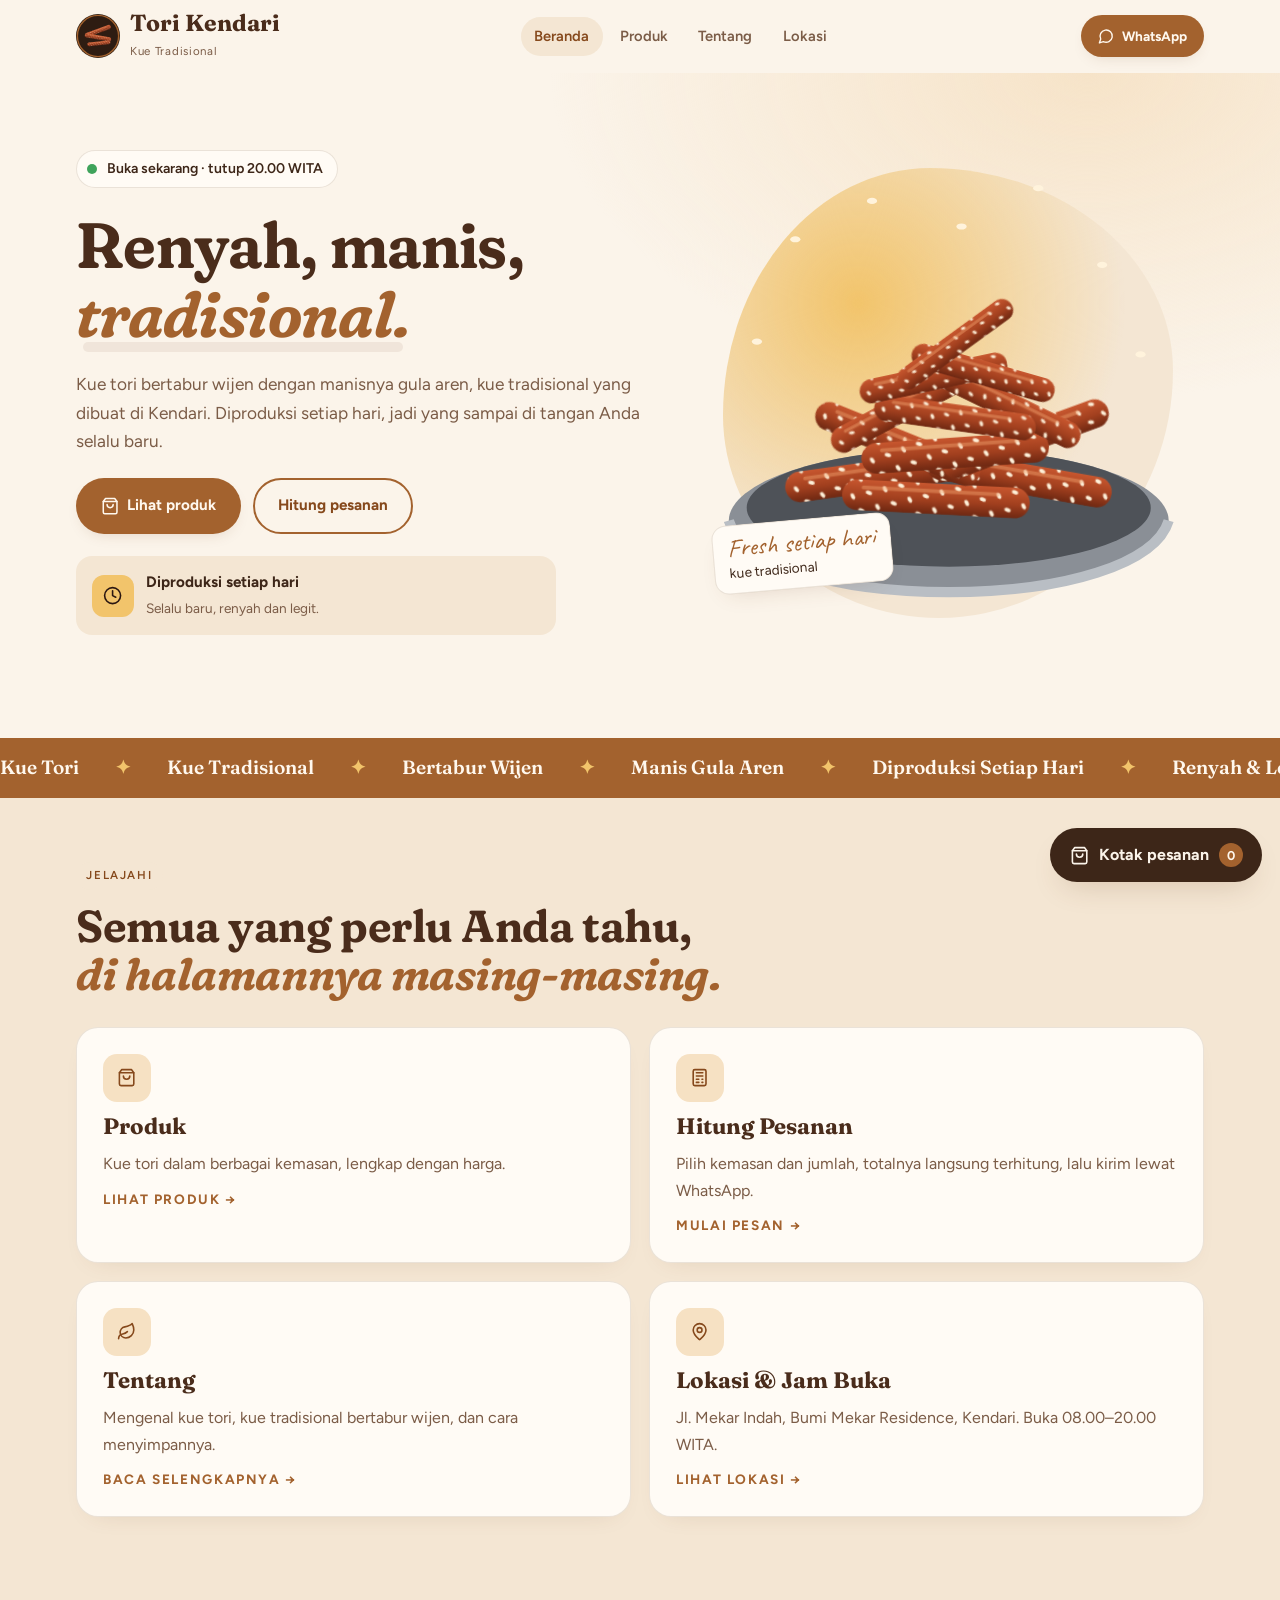
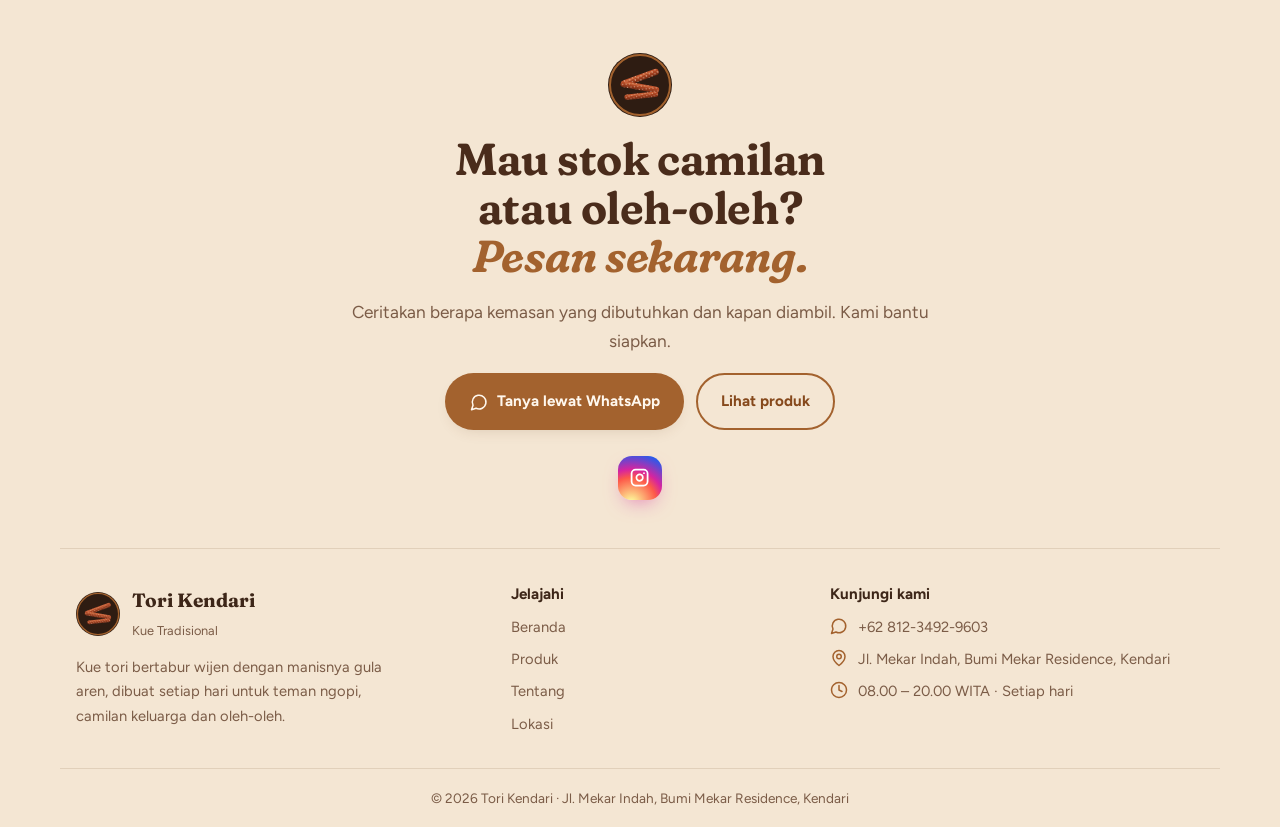
==== commit ac8e00a8: "Redesain kasual: palet krem dan cokelat karamel, font Fraunces dan Caveat, efek mewah dihapus, gamba" ====
--- a/index.html
+++ b/index.html
@@ -20,11 +20,11 @@
 <meta name="twitter:title" content="Tori Kendari · Kue Tori Renyah, Manis Gula Aren">
 <meta name="twitter:description" content="Renyah di luar, lembut di dalam, manis gula aren bertabur wijen. Dibuat setiap hari di Kendari, mulai Rp25.000. Cobain sekarang, pesan lewat WhatsApp!">
 <meta name="twitter:image" content="https://tori-kendari.vercel.app/og.jpg">
-<meta name="theme-color" content="#1C110B">
+<meta name="theme-color" content="#FBF4EA">
 <link rel="icon" href="favicon.svg" type="image/svg+xml">
 <link rel="preconnect" href="https://fonts.googleapis.com">
 <link rel="preconnect" href="https://fonts.gstatic.com" crossorigin>
-<link rel="stylesheet" href="https://fonts.googleapis.com/css2?family=Cinzel:wght@500;600;700&family=Figtree:wght@400;500;600;700;800&family=Great+Vibes&family=Playfair+Display:ital,wght@0,600;0,700;1,600;1,700&display=swap">
+<link rel="stylesheet" href="https://fonts.googleapis.com/css2?family=Caveat:wght@500;700&family=Figtree:wght@400;500;600;700;800&family=Fraunces:ital,opsz,wght,SOFT@0,9..144,500..700,100;1,9..144,500..700,100&display=swap">
 <link rel="stylesheet" href="style.css">
 </head>
 <body data-page="index">
@@ -84,7 +84,7 @@
     </symbol>
     <symbol id="i-mark" viewBox="0 0 48 48">
       <circle cx="24" cy="24" r="24" fill="#2E1C12"/>
-      <circle cx="24" cy="24" r="22.5" fill="none" stroke="#D9AE5B" stroke-width="1.5"/>
+      <circle cx="24" cy="24" r="22.5" fill="none" stroke="#A3622E" stroke-width="1.5"/>
       <use href="#stik" x="9" y="15" width="30" height="7" transform="rotate(-20 24 18)"/>
       <use href="#stik" x="9" y="22" width="30" height="7" transform="rotate(10 24 25)"/>
       <use href="#stik" x="12" y="29" width="26" height="6" transform="rotate(-6 25 32)"/>
--- a/style.css
+++ b/style.css
@@ -1,14 +1,14 @@
-/* Layout: etalase toko kue bernuansa cokelat tua seperti ganache; emas untuk judul, teks, garis dan tombol agar terasa elegan */
+/* Layout: kasual dan hangat; krem susu sebagai latar, cokelat karamel untuk aksen dan tombol */
 :root{
-  --bg:#1C110B; --bg-2:#26170F; --card:#2E1C12; --deep:#120A06; --ink:#F1DDAE; --muted:#C4A577;
-  --rasp:#D9AE5B; --rasp-deep:#F2CF85; --on-rasp:#1C110B; --gold-hi:#F6DE9F;
-  --butter:#E9C46A; --pista:#A8C686; --line:rgba(217,174,91,.2); --shadow:rgba(0,0,0,.55);
+  --bg:#FBF4EA; --bg-2:#F4E6D3; --card:#FFFBF5; --deep:#5B3A26; --ink:#3D2618; --muted:#7B5C47;
+  --rasp:#A3622E; --rasp-deep:#86491C; --on-rasp:#FFF8EE; --gold-hi:#4A2C1B;
+  --butter:#F2C46B; --pista:#A8C686; --line:rgba(110,70,40,.14); --shadow:rgba(110,65,30,.22);
   /* warna makanan */
   --sponge:#E7B86C; --choco:#5A2E1E; --cream:#FFF3DC; --berry:#C2364F; --pandan:#8CB86B;
-  --display:"Playfair Display","Didot",Georgia,serif;
+  --display:"Fraunces","Georgia",serif;
   --body:"Figtree","Segoe UI",system-ui,sans-serif;
-  --hand:"Great Vibes","Snell Roundhand",cursive;
-  color-scheme:dark;
+  --hand:"Caveat","Comic Neue",cursive;
+  color-scheme:light;
 }
 
 *{box-sizing:border-box}
@@ -23,7 +23,7 @@
 .wrap{max-width:1160px;margin:0 auto;padding-left:max(16px,env(safe-area-inset-left,0px));padding-right:max(16px,env(safe-area-inset-right,0px))}
 h1,h2,h3{margin:0;text-wrap:balance}
 h1,h2{font-family:var(--display);font-weight:600;line-height:1.08;letter-spacing:.005em;color:var(--gold-hi)}
-h1 .rasp,h2 .rasp,.hero h1 .swash{font-style:italic;background:linear-gradient(100deg,#B8862F 0%,#F6DE9F 45%,#C9963E 100%);-webkit-background-clip:text;background-clip:text;color:transparent}
+h1 .rasp,h2 .rasp,.hero h1 .swash{font-style:italic;color:var(--rasp)}
 h1{font-size:clamp(2.5rem,6.2vw,4.6rem)}
 h2{font-size:clamp(2rem,4.4vw,3.2rem)}
 h3{font-size:1.1rem;font-weight:700;line-height:1.3}
@@ -40,7 +40,7 @@
 .btn{display:inline-flex;align-items:center;justify-content:center;gap:.55em;padding:.9em 1.5em;border-radius:999px;font-weight:700;font-size:.95rem;text-decoration:none;border:2px solid transparent;cursor:pointer;transition:transform .2s,background .2s,box-shadow .2s;white-space:nowrap}
 .btn:hover{transform:translateY(-2px)}
 .btn:active{transform:translateY(0) scale(.98)}
-.btn-rasp{background:linear-gradient(135deg,#F2CF85,#D9AE5B 55%,#B8862F);color:var(--on-rasp);box-shadow:0 8px 22px -8px var(--rasp)}
+.btn-rasp{background:var(--rasp);color:var(--on-rasp);box-shadow:0 8px 22px -8px var(--rasp)}
 .btn-rasp:hover{filter:brightness(1.08)}
 .btn-ghost{background:transparent;border-color:var(--ink);color:var(--ink)}
 .btn-ghost:hover{background:var(--ink);color:var(--bg)}
@@ -272,7 +272,7 @@
 .grid-produk{grid-template-columns:repeat(4,minmax(0,1fr))}
 .grid-produk .item-alt{grid-column:span 2}
 .item-art img{width:100%;height:100%;object-fit:cover}
-.item-alt .item-art{background:radial-gradient(circle at 50% 58%,rgba(217,174,91,.18),transparent 68%),var(--bg-2)}
+.item-alt .item-art{background:radial-gradient(circle at 50% 58%,rgba(160,97,47,.18),transparent 68%),var(--bg-2)}
 .b-preview{gap:10px}
 .b-preview svg{max-width:360px}
 .b-weight{font-weight:700;color:var(--muted);font-variant-numeric:tabular-nums}
@@ -303,7 +303,7 @@
 .ex-grid{display:grid;grid-template-columns:repeat(2,minmax(0,1fr));gap:18px}
 .ex-card{display:grid;gap:10px;align-content:start;padding:26px;border-radius:22px;background:var(--card);border:1px solid var(--line);text-decoration:none;transition:transform .3s,border-color .3s,box-shadow .3s}
 .ex-card:hover{transform:translateY(-5px);border-color:var(--rasp);box-shadow:0 22px 40px -26px var(--shadow)}
-.ex-card .ico{width:48px;height:48px;border-radius:14px;display:grid;place-items:center;color:var(--on-rasp);background:linear-gradient(135deg,#F2CF85,#D9AE5B 55%,#B8862F)}
+.ex-card .ico{width:48px;height:48px;border-radius:14px;display:grid;place-items:center;color:var(--on-rasp);background:var(--rasp)}
 .ex-card h3{font-family:var(--display);font-size:1.4rem;color:var(--gold-hi)}
 .ex-card p{color:var(--muted)}
 .ex-link{font-weight:700;font-size:.85rem;letter-spacing:.12em;text-transform:uppercase;color:var(--rasp);transition:letter-spacing .3s}
@@ -347,7 +347,7 @@
 /* kotak informasi yang hidup */
 .feat,.info,.tip,.ex-card,.loc-card{position:relative;overflow:hidden;isolation:isolate;transition:transform .35s cubic-bezier(.2,.8,.3,1),border-color .35s,box-shadow .35s}
 .feat::after,.info::after,.tip::after,.ex-card::after,.loc-card::after{content:"";position:absolute;inset:0;z-index:-1;pointer-events:none;background:linear-gradient(115deg,transparent 35%,rgba(246,222,159,.09) 50%,transparent 65%);background-size:250% 100%;animation:kilau 7s ease-in-out infinite;animation-delay:var(--kd,0s)}
-.feat:hover,.info:hover,.tip:hover,.ex-card:hover,.loc-card:hover{transform:translateY(-6px);border-color:var(--rasp);box-shadow:0 22px 44px -26px var(--shadow),0 0 0 1px rgba(217,174,91,.25),0 0 34px -12px rgba(217,174,91,.45)}
+.feat:hover,.info:hover,.tip:hover,.ex-card:hover,.loc-card:hover{transform:translateY(-6px);border-color:var(--rasp);box-shadow:0 22px 44px -26px var(--shadow),0 0 0 1px rgba(160,97,47,.25),0 0 34px -12px rgba(160,97,47,.45)}
 .feat .ico,.ex-card .ico{animation:melayang 4s ease-in-out infinite;animation-delay:var(--kd,0s)}
 .info-no::after{content:"";display:block;width:34px;height:2px;margin-top:8px;border-radius:2px;background:linear-gradient(90deg,var(--rasp),transparent);transition:width .4s}
 .info:hover .info-no::after{width:80px}
@@ -360,46 +360,18 @@
 @keyframes kilau{0%,55%{background-position:120% 0}100%{background-position:-120% 0}}
 @keyframes melayang{0%,100%{transform:translateY(0)}50%{transform:translateY(-5px)}}
 
-/* sentuhan premium */
-body::before{content:"";position:fixed;inset:-50%;z-index:-1;pointer-events:none;background:radial-gradient(40% 30% at 15% 10%,rgba(217,174,91,.10),transparent 70%),radial-gradient(35% 30% at 90% 35%,rgba(180,110,50,.10),transparent 70%),radial-gradient(40% 35% at 30% 90%,rgba(217,174,91,.07),transparent 70%);animation:aurora 24s ease-in-out infinite alternate}
-body::after{content:"";position:fixed;inset:0;z-index:200;pointer-events:none;opacity:.06;mix-blend-mode:overlay;background-image:url("data:image/svg+xml,%3Csvg xmlns='http://www.w3.org/2000/svg' width='160' height='160'%3E%3Cfilter id='n'%3E%3CfeTurbulence type='fractalNoise' baseFrequency='.85' numOctaves='3' stitchTiles='stitch'/%3E%3C/filter%3E%3Crect width='100%25' height='100%25' filter='url(%23n)'/%3E%3C/svg%3E")}
-@keyframes aurora{to{transform:translate(4%,3%) rotate(6deg)}}
+/* transisi halaman */
 main{animation:masuk .6s cubic-bezier(.2,.8,.3,1) both}
 body.keluar main,body.keluar footer{opacity:0;transform:translateY(-10px);transition:opacity .25s,transform .25s}
 @keyframes masuk{from{opacity:0;transform:translateY(14px)}}
-.progres{position:fixed;top:0;left:0;height:3px;width:100%;z-index:60;transform-origin:0 50%;transform:scaleX(var(--p,0));background:linear-gradient(90deg,#B8862F,#F6DE9F,#D9AE5B);box-shadow:0 0 12px rgba(246,222,159,.6)}
-h1 .rasp,h2 .rasp,h1 .swash{background:linear-gradient(100deg,#B8862F 0%,#F6DE9F 25%,#D9AE5B 45%,#FFF1C9 55%,#C99A45 75%,#F6DE9F 100%);background-size:220% 100%;-webkit-background-clip:text;background-clip:text;color:transparent;animation:emas 6s linear infinite}
-@keyframes emas{to{background-position:-220% 0}}
-.eyebrow::before{content:"";width:28px;height:1px;background:linear-gradient(90deg,transparent,var(--rasp))}
-.eyebrow::after{content:"✦";font-size:.7em;letter-spacing:0;color:var(--gold-hi)}
-.btn-rasp{position:relative;overflow:hidden;isolation:isolate}
-.btn-rasp::after{content:"";position:absolute;inset:0;z-index:-1;background:linear-gradient(110deg,transparent 30%,rgba(255,255,255,.55) 50%,transparent 70%);transform:translateX(-120%);animation:kilap 4.5s ease-in-out infinite}
-@keyframes kilap{0%,60%{transform:translateX(-120%)}100%{transform:translateX(120%)}}
-.btn-rasp:hover{box-shadow:0 12px 30px -8px var(--rasp),0 0 0 4px rgba(217,174,91,.15)}
-.debu{position:absolute;inset:0;pointer-events:none;overflow:hidden;z-index:0}
-.debu i{position:absolute;bottom:-10px;width:var(--s,4px);height:var(--s,4px);border-radius:50%;background:#F6DE9F;box-shadow:0 0 8px 2px rgba(246,222,159,.55);opacity:0;animation:debu var(--t,9s) linear var(--d,0s) infinite}
-@keyframes debu{10%{opacity:.85}80%{opacity:.5}100%{opacity:0;transform:translate(var(--x,20px),-110vh)}}
-.hero>.wrap,.page-first>.wrap{position:relative;z-index:1}
-.page-first{position:relative;overflow:hidden}
-.hero-art::before{content:"";position:absolute;inset:6%;border-radius:50%;border:1px solid rgba(246,222,159,.25);animation:putar 30s linear infinite;background:conic-gradient(from 0deg,transparent 0 80%,rgba(246,222,159,.35) 90%,transparent 100%);-webkit-mask:radial-gradient(farthest-side,transparent calc(100% - 2px),#000 calc(100% - 1px));mask:radial-gradient(farthest-side,transparent calc(100% - 2px),#000 calc(100% - 1px))}
-@keyframes putar{to{transform:rotate(1turn)}}
-.feat,.info,.tip,.ex-card,.loc-card,.item{background-image:radial-gradient(320px circle at var(--mx,-400px) var(--my,-400px),rgba(246,222,159,.10),transparent 60%)}
-.feat,.info,.ex-card,.loc-card,.item{border-color:rgba(217,174,91,.16)}
 .item{position:relative}
-.item:hover{border-color:var(--rasp);box-shadow:0 26px 50px -28px var(--shadow),0 0 36px -14px rgba(217,174,91,.5)}
-section+section{position:relative}
-section+section::before{content:"";position:absolute;top:0;left:50%;width:min(560px,70%);height:1px;transform:translateX(-50%);background:linear-gradient(90deg,transparent,rgba(217,174,91,.45),transparent)}
-footer{position:relative}
-footer::before{content:"";position:absolute;top:0;left:0;right:0;height:1px;background:linear-gradient(90deg,transparent,var(--rasp),transparent)}
-@media (max-width:620px){.debu i:nth-child(n+8){display:none}body::after{opacity:.04}}
-@media (prefers-reduced-motion:reduce){.debu{display:none}h1 .rasp,h2 .rasp,h1 .swash{background-position:0 0}}
 
 /* tabel harga rapi */
 .table-card{padding:10px clamp(16px,3vw,28px) 14px}
-.ptable th{padding:18px 14px 12px;border-bottom:1px solid rgba(217,174,91,.35)}
+.ptable th{padding:18px 14px 12px;border-bottom:1px solid rgba(160,97,47,.35)}
 .ptable td{padding:14px;border-top:1px dashed var(--line);vertical-align:middle}
 .ptable tbody tr:not(.pt-grup){transition:background .25s}
-.ptable tbody tr:not(.pt-grup):hover{background:rgba(217,174,91,.06)}
+.ptable tbody tr:not(.pt-grup):hover{background:rgba(160,97,47,.06)}
 .ptable th:nth-child(2),.ptable td:nth-child(2){text-align:center}
 .ptable td:last-child{font-size:1.08rem;color:var(--gold-hi)}
 .ptable .pt-grup td{border-top:none;padding:22px 14px 6px;font-size:.72rem;font-weight:700;letter-spacing:.24em;text-transform:uppercase;color:var(--rasp)}
@@ -407,64 +379,56 @@
 .ptable .pt-grup+tr td{border-top:none}
 .pt-nama{display:inline-flex;align-items:center;gap:12px;font-weight:600;color:var(--ink)}
 .pt-nama svg{width:34px;height:34px;flex:none;padding:5px;border-radius:10px;background:var(--bg-2);border:1px solid var(--line)}
-.pt-isi{display:inline-block;min-width:68px;padding:4px 12px;border-radius:999px;font-size:.85rem;font-weight:700;color:var(--gold-hi);background:rgba(217,174,91,.12);border:1px solid rgba(217,174,91,.35)}
+.pt-isi{display:inline-block;min-width:68px;padding:4px 12px;border-radius:999px;font-size:.85rem;font-weight:700;color:var(--gold-hi);background:rgba(160,97,47,.12);border:1px solid rgba(160,97,47,.35)}
 @media (max-width:520px){.ptable th,.ptable td{padding-inline:8px}.pt-nama{gap:8px;font-size:.92rem}.pt-nama svg{width:28px;height:28px;padding:4px}.pt-isi{min-width:56px;padding:3px 9px;font-size:.8rem}.ptable td:last-child{font-size:.98rem}}
 .ptable tr.pt-grup td{text-align:left;font-size:.72rem;color:var(--rasp);font-weight:700}
 .pt-nama{line-height:1.2}
 .pt-nama{display:flex}.pt-isi{vertical-align:middle}
 
-/* gaya referensi: judul klasik, ornamen, info bar, filter, footer kolom */
-h1,h2{font-family:"Cinzel","Playfair Display",Georgia,serif;font-weight:600;letter-spacing:.02em;line-height:1.12}
-h1{font-size:clamp(2.2rem,5.4vw,4rem)}
-h2{font-size:clamp(1.8rem,3.8vw,2.8rem)}
-h1 .swash,h1 .rasp,h2 .rasp{font-style:normal}
-.hero h1 .swash::after{display:none}
-.sec-head h1::after,.sec-head h2::after{content:"◆";display:block;width:120px;margin-top:14px;font:400 9px/10px var(--body);text-align:center;color:var(--gold-hi);background:linear-gradient(90deg,transparent,var(--rasp)) left center/48px 1px no-repeat,linear-gradient(90deg,var(--rasp),transparent) right center/48px 1px no-repeat}
-.links a{border-radius:0;background:none!important;position:relative;letter-spacing:.04em}
-.links a::after{content:"";position:absolute;left:.9em;right:.9em;bottom:.15em;height:1.5px;background:var(--rasp);transform:scaleX(0);transition:transform .3s}
-.links a:hover::after,.links a.on::after{transform:scaleX(1)}
-.links a.on{color:var(--gold-hi)}
-.btn{text-transform:uppercase;letter-spacing:.12em;font-size:.8rem;padding:1.05em 1.7em}
-.btn-sm{font-size:.72rem}
-.btn-ghost{border-color:rgba(217,174,91,.55);color:var(--ink);backdrop-filter:blur(6px)}
-.btn-ghost:hover{border-color:var(--gold-hi);color:var(--gold-hi);box-shadow:0 0 24px -8px rgba(246,222,159,.5)}
-.page-first,.hero{background:radial-gradient(70% 60% at 50% -10%,rgba(217,174,91,.16),transparent 70%)}
-.infobar{border-block:1px solid var(--line);background:linear-gradient(90deg,rgba(217,174,91,.04),rgba(217,174,91,.10),rgba(217,174,91,.04))}
-.infobar-in{display:flex;flex-wrap:wrap;justify-content:space-between;gap:10px 28px;padding-block:16px}
-.infobar span{display:inline-flex;align-items:center;gap:10px;font-size:.78rem;font-weight:600;letter-spacing:.16em;text-transform:uppercase;color:var(--muted)}
-.infobar .lc{width:18px;height:18px;color:var(--rasp)}
+/* gaya kasual: hangat, ramah, tidak berlebihan */
+h1,h2{font-weight:650;letter-spacing:-.01em;font-variation-settings:"SOFT" 100,"WONK" 0}
+h1{font-size:clamp(2.4rem,5.6vw,4rem)}
+h2{font-size:clamp(1.9rem,4vw,2.8rem)}
+.hand{font-size:1.7em}
+.eyebrow{display:inline-block;width:fit-content;padding:.4em .9em;border-radius:999px;background:var(--bg-2);color:var(--rasp-deep);letter-spacing:.14em;font-size:.72rem}
+.page-first,.hero{background:radial-gradient(60% 70% at 85% 0%,#F6E3C8,transparent 70%)}
+.links a{border-radius:999px}
+.links a.on{background:var(--bg-2);color:var(--rasp-deep)}
+.btn-rasp{box-shadow:0 6px 16px -8px var(--shadow)}
+.btn-rasp:hover{background:var(--rasp-deep);filter:none}
+.btn-ghost{border-color:var(--rasp);color:var(--rasp-deep)}
+.btn-ghost:hover{background:var(--bg-2)}
+.feat,.info,.ex-card,.loc-card,.item,.table-card{box-shadow:0 10px 26px -18px var(--shadow)}
+.feat::after,.info::after,.tip::after,.ex-card::after,.loc-card::after{display:none}
+.feat:hover,.info:hover,.tip:hover,.ex-card:hover,.loc-card:hover,.item:hover{transform:translateY(-4px);border-color:rgba(160,97,47,.4);box-shadow:0 18px 32px -18px var(--shadow)}
+.ex-card .ico,.feat .ico{background:#F6E1C3;color:var(--rasp-deep)}
+.info-no::after{background:var(--butter)}
+.tip{border-color:rgba(160,97,47,.3);background:var(--card)}
+.ribbon{transform:none;margin-block:0;padding-block:14px;background:var(--rasp);color:var(--on-rasp)}
+.ribbon-track{font-family:var(--display);font-size:1.2rem;font-weight:600}
+.ribbon-track span::after{color:var(--butter)}
 .filter{display:flex;flex-wrap:wrap;gap:10px;margin:-6px 0 26px}
-.filter button{font:600 .8rem var(--body);letter-spacing:.12em;text-transform:uppercase;padding:.75em 1.4em;border-radius:999px;border:1px solid var(--line);background:transparent;color:var(--muted);cursor:pointer;transition:all .3s}
-.filter button:hover{color:var(--gold-hi);border-color:var(--rasp)}
-.filter button.on{background:linear-gradient(135deg,#F2CF85,#D9AE5B 55%,#B8862F);color:var(--on-rasp);border-color:transparent;box-shadow:0 8px 22px -8px var(--rasp)}
+.filter button{font:600 .9rem var(--body);padding:.6em 1.2em;border-radius:999px;border:1.5px solid var(--line);background:var(--card);color:var(--muted);cursor:pointer;transition:all .25s}
+.filter button:hover{color:var(--rasp-deep);border-color:var(--rasp)}
+.filter button.on{background:var(--rasp);color:var(--on-rasp);border-color:transparent}
 .item[hidden]{display:none}
 footer{padding-bottom:0}
-.fcols{display:grid;grid-template-columns:1.4fr 1fr 1.3fr;gap:32px;text-align:left;margin-top:56px;padding-top:40px;border-top:1px solid var(--line)}
-.fbrand{display:grid;gap:14px;align-content:start}
+.fcols{display:grid;grid-template-columns:1.4fr 1fr 1.3fr;gap:32px;text-align:left;margin-top:48px;padding-top:36px;border-top:1px solid var(--line)}
+.fbrand{display:grid;gap:12px;align-content:start}
 .fbrand-logo{display:inline-flex;align-items:center;gap:12px;text-decoration:none;color:var(--ink)}
-.fbrand-logo b{display:block;font-family:"Cinzel",serif;font-size:1.15rem;letter-spacing:.06em}
-.fbrand-logo small{font-size:.72rem;letter-spacing:.18em;text-transform:uppercase;color:var(--rasp)}
-.fbrand p{color:var(--muted);font-size:.9rem;max-width:36ch}
-.fcol{display:grid;gap:10px;align-content:start}
-.fcol h4{margin:0 0 4px;font:600 .74rem var(--body);letter-spacing:.3em;text-transform:uppercase;color:var(--rasp)}
-.fcol a{color:var(--muted);text-decoration:none;font-size:.92rem;width:fit-content;transition:color .2s,transform .2s}
-.fcol a:hover{color:var(--gold-hi);transform:translateX(4px)}
-.fi{display:flex;gap:10px;align-items:flex-start;color:var(--muted);font-size:.9rem}
+.fbrand-logo b{display:block;font-family:var(--display);font-size:1.2rem}
+.fbrand-logo small{font-size:.8rem;color:var(--muted)}
+.fbrand p{color:var(--muted);font-size:.92rem;max-width:36ch}
+.fcol{display:grid;gap:8px;align-content:start}
+.fcol h4{margin:0 0 4px;font:700 .95rem var(--body);color:var(--ink)}
+.fcol a{color:var(--muted);text-decoration:none;font-size:.92rem;width:fit-content;transition:color .2s}
+.fcol a:hover{color:var(--rasp-deep)}
+.fi{display:flex;gap:10px;align-items:flex-start;color:var(--muted);font-size:.92rem}
 .fi .lc{width:18px;height:18px;flex:none;margin-top:2px;color:var(--rasp)}
-.fbottom{margin-top:36px;padding-block:20px;border-top:1px solid var(--line);text-align:center}
+.fbottom{margin-top:32px;padding-block:18px;border-top:1px solid var(--line);text-align:center}
 .fbottom .copy{margin:0}
-@media (max-width:760px){.fcols{grid-template-columns:1fr 1fr}.fbrand{grid-column:1/-1}.infobar-in{justify-content:center}}
-@media (max-width:460px){.fcols{grid-template-columns:1fr}.infobar span{font-size:.7rem;letter-spacing:.12em}}
-.infobar{margin-bottom:14px}
-
-/* pita berjalan lurus, gelap, tulisan emas */
-.infobar{margin-bottom:0;border-bottom:none}
-.ribbon{transform:none;margin-block:0;padding-block:16px;color:var(--gold-hi);background:linear-gradient(90deg,rgba(217,174,91,.04),rgba(217,174,91,.10),rgba(217,174,91,.04)),var(--bg-2);border-block:1px solid var(--rasp);box-shadow:inset 0 1px 0 rgba(246,222,159,.12),inset 0 -1px 0 rgba(246,222,159,.12)}
-.ribbon::before,.ribbon::after{content:"";position:absolute;top:0;bottom:0;width:80px;z-index:1;pointer-events:none}
-.ribbon::before{left:0;background:linear-gradient(90deg,var(--bg-2),transparent)}
-.ribbon::after{right:0;background:linear-gradient(-90deg,var(--bg-2),transparent)}
-.ribbon-track{font-family:"Cinzel",serif;font-size:1.05rem;letter-spacing:.14em;text-transform:uppercase;align-items:center}
-.ribbon-track span::after{color:var(--rasp);font-size:.8em}
-.ribbon{border-top-color:var(--rasp)}
+@media (max-width:760px){.fcols{grid-template-columns:1fr 1fr}.fbrand{grid-column:1/-1}}
+@media (max-width:460px){.fcols{grid-template-columns:1fr}}
 #hitung{scroll-margin-top:72px}
-#hitung.builder{background:transparent}
+.steps-sec{background:transparent}
+.swash::after{background:var(--butter);opacity:.55}
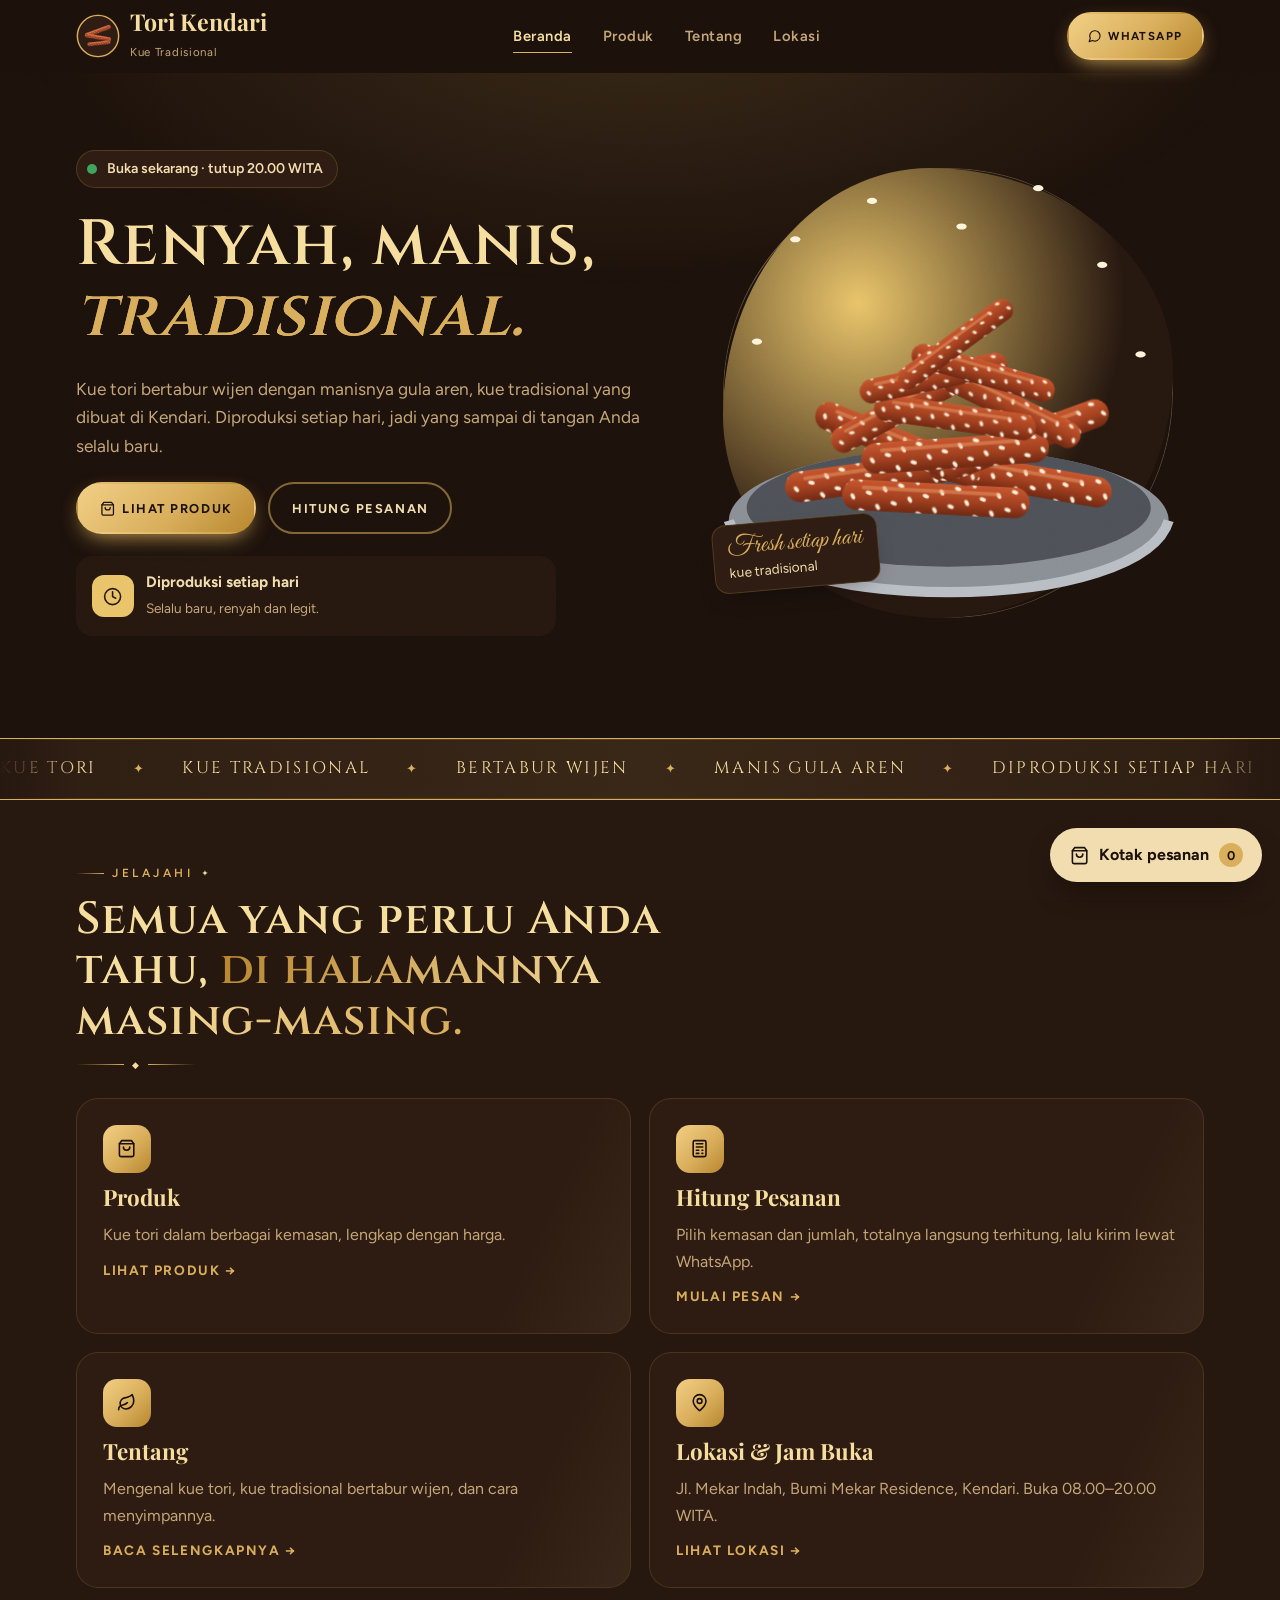
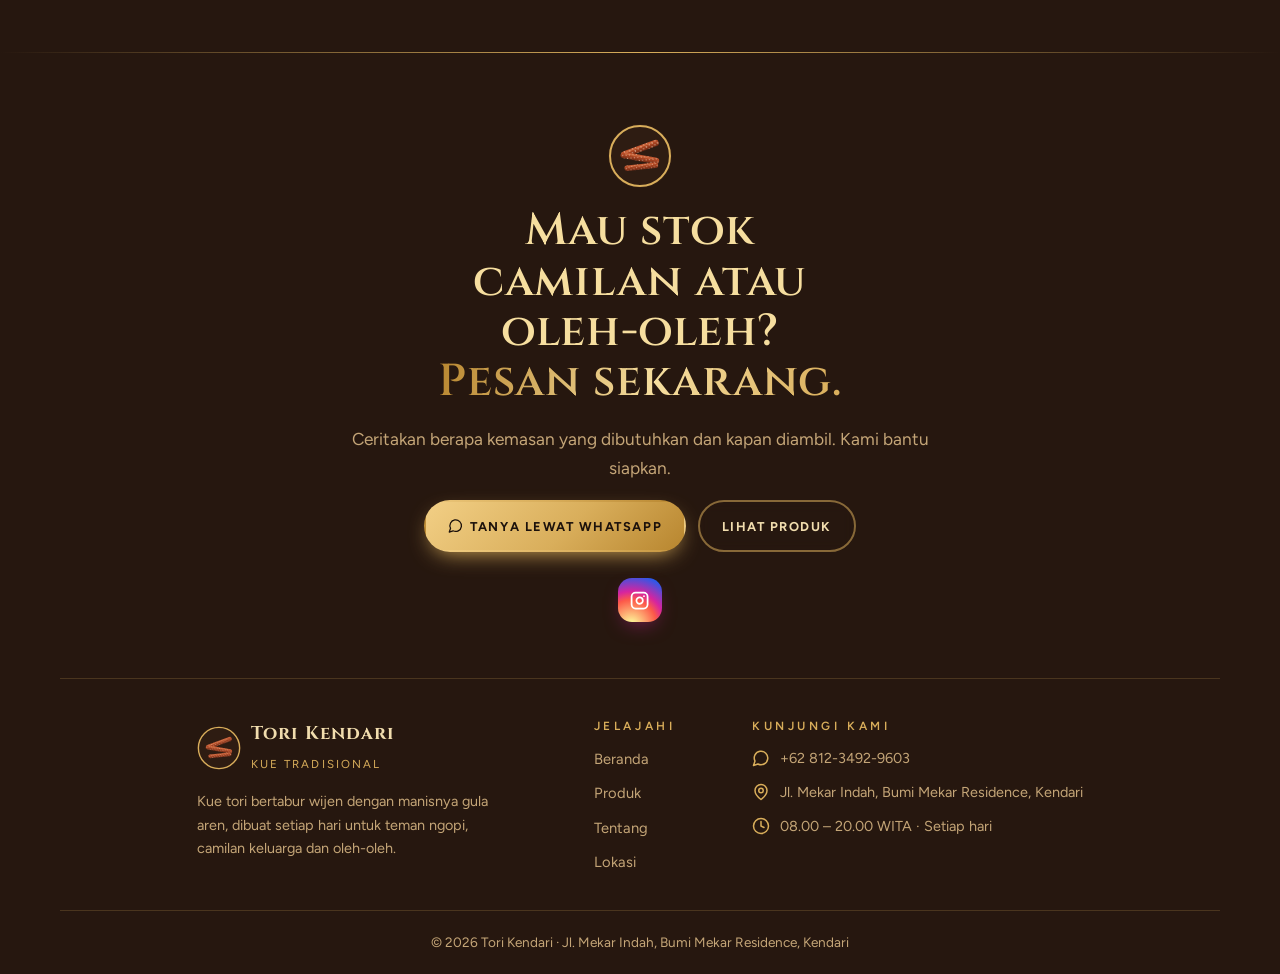
==== commit f7bd0533: "Kembalikan tema cokelat-emas beserta efek premium (atas permintaan user), footer tetap rapat Co-Auth" ====
--- a/index.html
+++ b/index.html
@@ -20,11 +20,11 @@
 <meta name="twitter:title" content="Tori Kendari · Kue Tori Renyah, Manis Gula Aren">
 <meta name="twitter:description" content="Renyah di luar, lembut di dalam, manis gula aren bertabur wijen. Dibuat setiap hari di Kendari, mulai Rp25.000. Cobain sekarang, pesan lewat WhatsApp!">
 <meta name="twitter:image" content="https://tori-kendari.vercel.app/og.jpg">
-<meta name="theme-color" content="#FBF4EA">
+<meta name="theme-color" content="#1C110B">
 <link rel="icon" href="favicon.svg" type="image/svg+xml">
 <link rel="preconnect" href="https://fonts.googleapis.com">
 <link rel="preconnect" href="https://fonts.gstatic.com" crossorigin>
-<link rel="stylesheet" href="https://fonts.googleapis.com/css2?family=Caveat:wght@500;700&family=Figtree:wght@400;500;600;700;800&family=Fraunces:ital,opsz,wght,SOFT@0,9..144,500..700,100;1,9..144,500..700,100&display=swap">
+<link rel="stylesheet" href="https://fonts.googleapis.com/css2?family=Cinzel:wght@500;600;700&family=Figtree:wght@400;500;600;700;800&family=Great+Vibes&family=Playfair+Display:ital,wght@0,600;0,700;1,600;1,700&display=swap">
 <link rel="stylesheet" href="style.css">
 </head>
 <body data-page="index">
@@ -84,7 +84,7 @@
     </symbol>
     <symbol id="i-mark" viewBox="0 0 48 48">
       <circle cx="24" cy="24" r="24" fill="#2E1C12"/>
-      <circle cx="24" cy="24" r="22.5" fill="none" stroke="#A3622E" stroke-width="1.5"/>
+      <circle cx="24" cy="24" r="22.5" fill="none" stroke="#D9AE5B" stroke-width="1.5"/>
       <use href="#stik" x="9" y="15" width="30" height="7" transform="rotate(-20 24 18)"/>
       <use href="#stik" x="9" y="22" width="30" height="7" transform="rotate(10 24 25)"/>
       <use href="#stik" x="12" y="29" width="26" height="6" transform="rotate(-6 25 32)"/>
--- a/style.css
+++ b/style.css
@@ -1,14 +1,14 @@
-/* Layout: kasual dan hangat; krem susu sebagai latar, cokelat karamel untuk aksen dan tombol */
+/* Layout: etalase toko kue bernuansa cokelat tua seperti ganache; emas untuk judul, teks, garis dan tombol agar terasa elegan */
 :root{
-  --bg:#FBF4EA; --bg-2:#F4E6D3; --card:#FFFBF5; --deep:#5B3A26; --ink:#3D2618; --muted:#7B5C47;
-  --rasp:#A3622E; --rasp-deep:#86491C; --on-rasp:#FFF8EE; --gold-hi:#4A2C1B;
-  --butter:#F2C46B; --pista:#A8C686; --line:rgba(110,70,40,.14); --shadow:rgba(110,65,30,.22);
+  --bg:#1C110B; --bg-2:#26170F; --card:#2E1C12; --deep:#120A06; --ink:#F1DDAE; --muted:#C4A577;
+  --rasp:#D9AE5B; --rasp-deep:#F2CF85; --on-rasp:#1C110B; --gold-hi:#F6DE9F;
+  --butter:#E9C46A; --pista:#A8C686; --line:rgba(217,174,91,.2); --shadow:rgba(0,0,0,.55);
   /* warna makanan */
   --sponge:#E7B86C; --choco:#5A2E1E; --cream:#FFF3DC; --berry:#C2364F; --pandan:#8CB86B;
-  --display:"Fraunces","Georgia",serif;
+  --display:"Playfair Display","Didot",Georgia,serif;
   --body:"Figtree","Segoe UI",system-ui,sans-serif;
-  --hand:"Caveat","Comic Neue",cursive;
-  color-scheme:light;
+  --hand:"Great Vibes","Snell Roundhand",cursive;
+  color-scheme:dark;
 }
 
 *{box-sizing:border-box}
@@ -23,7 +23,7 @@
 .wrap{max-width:1160px;margin:0 auto;padding-left:max(16px,env(safe-area-inset-left,0px));padding-right:max(16px,env(safe-area-inset-right,0px))}
 h1,h2,h3{margin:0;text-wrap:balance}
 h1,h2{font-family:var(--display);font-weight:600;line-height:1.08;letter-spacing:.005em;color:var(--gold-hi)}
-h1 .rasp,h2 .rasp,.hero h1 .swash{font-style:italic;color:var(--rasp)}
+h1 .rasp,h2 .rasp,.hero h1 .swash{font-style:italic;background:linear-gradient(100deg,#B8862F 0%,#F6DE9F 45%,#C9963E 100%);-webkit-background-clip:text;background-clip:text;color:transparent}
 h1{font-size:clamp(2.5rem,6.2vw,4.6rem)}
 h2{font-size:clamp(2rem,4.4vw,3.2rem)}
 h3{font-size:1.1rem;font-weight:700;line-height:1.3}
@@ -40,7 +40,7 @@
 .btn{display:inline-flex;align-items:center;justify-content:center;gap:.55em;padding:.9em 1.5em;border-radius:999px;font-weight:700;font-size:.95rem;text-decoration:none;border:2px solid transparent;cursor:pointer;transition:transform .2s,background .2s,box-shadow .2s;white-space:nowrap}
 .btn:hover{transform:translateY(-2px)}
 .btn:active{transform:translateY(0) scale(.98)}
-.btn-rasp{background:var(--rasp);color:var(--on-rasp);box-shadow:0 8px 22px -8px var(--rasp)}
+.btn-rasp{background:linear-gradient(135deg,#F2CF85,#D9AE5B 55%,#B8862F);color:var(--on-rasp);box-shadow:0 8px 22px -8px var(--rasp)}
 .btn-rasp:hover{filter:brightness(1.08)}
 .btn-ghost{background:transparent;border-color:var(--ink);color:var(--ink)}
 .btn-ghost:hover{background:var(--ink);color:var(--bg)}
@@ -272,7 +272,7 @@
 .grid-produk{grid-template-columns:repeat(4,minmax(0,1fr))}
 .grid-produk .item-alt{grid-column:span 2}
 .item-art img{width:100%;height:100%;object-fit:cover}
-.item-alt .item-art{background:radial-gradient(circle at 50% 58%,rgba(160,97,47,.18),transparent 68%),var(--bg-2)}
+.item-alt .item-art{background:radial-gradient(circle at 50% 58%,rgba(217,174,91,.18),transparent 68%),var(--bg-2)}
 .b-preview{gap:10px}
 .b-preview svg{max-width:360px}
 .b-weight{font-weight:700;color:var(--muted);font-variant-numeric:tabular-nums}
@@ -303,7 +303,7 @@
 .ex-grid{display:grid;grid-template-columns:repeat(2,minmax(0,1fr));gap:18px}
 .ex-card{display:grid;gap:10px;align-content:start;padding:26px;border-radius:22px;background:var(--card);border:1px solid var(--line);text-decoration:none;transition:transform .3s,border-color .3s,box-shadow .3s}
 .ex-card:hover{transform:translateY(-5px);border-color:var(--rasp);box-shadow:0 22px 40px -26px var(--shadow)}
-.ex-card .ico{width:48px;height:48px;border-radius:14px;display:grid;place-items:center;color:var(--on-rasp);background:var(--rasp)}
+.ex-card .ico{width:48px;height:48px;border-radius:14px;display:grid;place-items:center;color:var(--on-rasp);background:linear-gradient(135deg,#F2CF85,#D9AE5B 55%,#B8862F)}
 .ex-card h3{font-family:var(--display);font-size:1.4rem;color:var(--gold-hi)}
 .ex-card p{color:var(--muted)}
 .ex-link{font-weight:700;font-size:.85rem;letter-spacing:.12em;text-transform:uppercase;color:var(--rasp);transition:letter-spacing .3s}
@@ -347,7 +347,7 @@
 /* kotak informasi yang hidup */
 .feat,.info,.tip,.ex-card,.loc-card{position:relative;overflow:hidden;isolation:isolate;transition:transform .35s cubic-bezier(.2,.8,.3,1),border-color .35s,box-shadow .35s}
 .feat::after,.info::after,.tip::after,.ex-card::after,.loc-card::after{content:"";position:absolute;inset:0;z-index:-1;pointer-events:none;background:linear-gradient(115deg,transparent 35%,rgba(246,222,159,.09) 50%,transparent 65%);background-size:250% 100%;animation:kilau 7s ease-in-out infinite;animation-delay:var(--kd,0s)}
-.feat:hover,.info:hover,.tip:hover,.ex-card:hover,.loc-card:hover{transform:translateY(-6px);border-color:var(--rasp);box-shadow:0 22px 44px -26px var(--shadow),0 0 0 1px rgba(160,97,47,.25),0 0 34px -12px rgba(160,97,47,.45)}
+.feat:hover,.info:hover,.tip:hover,.ex-card:hover,.loc-card:hover{transform:translateY(-6px);border-color:var(--rasp);box-shadow:0 22px 44px -26px var(--shadow),0 0 0 1px rgba(217,174,91,.25),0 0 34px -12px rgba(217,174,91,.45)}
 .feat .ico,.ex-card .ico{animation:melayang 4s ease-in-out infinite;animation-delay:var(--kd,0s)}
 .info-no::after{content:"";display:block;width:34px;height:2px;margin-top:8px;border-radius:2px;background:linear-gradient(90deg,var(--rasp),transparent);transition:width .4s}
 .info:hover .info-no::after{width:80px}
@@ -360,18 +360,46 @@
 @keyframes kilau{0%,55%{background-position:120% 0}100%{background-position:-120% 0}}
 @keyframes melayang{0%,100%{transform:translateY(0)}50%{transform:translateY(-5px)}}
 
-/* transisi halaman */
+/* sentuhan premium */
+body::before{content:"";position:fixed;inset:-50%;z-index:-1;pointer-events:none;background:radial-gradient(40% 30% at 15% 10%,rgba(217,174,91,.10),transparent 70%),radial-gradient(35% 30% at 90% 35%,rgba(180,110,50,.10),transparent 70%),radial-gradient(40% 35% at 30% 90%,rgba(217,174,91,.07),transparent 70%);animation:aurora 24s ease-in-out infinite alternate}
+body::after{content:"";position:fixed;inset:0;z-index:200;pointer-events:none;opacity:.06;mix-blend-mode:overlay;background-image:url("data:image/svg+xml,%3Csvg xmlns='http://www.w3.org/2000/svg' width='160' height='160'%3E%3Cfilter id='n'%3E%3CfeTurbulence type='fractalNoise' baseFrequency='.85' numOctaves='3' stitchTiles='stitch'/%3E%3C/filter%3E%3Crect width='100%25' height='100%25' filter='url(%23n)'/%3E%3C/svg%3E")}
+@keyframes aurora{to{transform:translate(4%,3%) rotate(6deg)}}
 main{animation:masuk .6s cubic-bezier(.2,.8,.3,1) both}
 body.keluar main,body.keluar footer{opacity:0;transform:translateY(-10px);transition:opacity .25s,transform .25s}
 @keyframes masuk{from{opacity:0;transform:translateY(14px)}}
+.progres{position:fixed;top:0;left:0;height:3px;width:100%;z-index:60;transform-origin:0 50%;transform:scaleX(var(--p,0));background:linear-gradient(90deg,#B8862F,#F6DE9F,#D9AE5B);box-shadow:0 0 12px rgba(246,222,159,.6)}
+h1 .rasp,h2 .rasp,h1 .swash{background:linear-gradient(100deg,#B8862F 0%,#F6DE9F 25%,#D9AE5B 45%,#FFF1C9 55%,#C99A45 75%,#F6DE9F 100%);background-size:220% 100%;-webkit-background-clip:text;background-clip:text;color:transparent;animation:emas 6s linear infinite}
+@keyframes emas{to{background-position:-220% 0}}
+.eyebrow::before{content:"";width:28px;height:1px;background:linear-gradient(90deg,transparent,var(--rasp))}
+.eyebrow::after{content:"✦";font-size:.7em;letter-spacing:0;color:var(--gold-hi)}
+.btn-rasp{position:relative;overflow:hidden;isolation:isolate}
+.btn-rasp::after{content:"";position:absolute;inset:0;z-index:-1;background:linear-gradient(110deg,transparent 30%,rgba(255,255,255,.55) 50%,transparent 70%);transform:translateX(-120%);animation:kilap 4.5s ease-in-out infinite}
+@keyframes kilap{0%,60%{transform:translateX(-120%)}100%{transform:translateX(120%)}}
+.btn-rasp:hover{box-shadow:0 12px 30px -8px var(--rasp),0 0 0 4px rgba(217,174,91,.15)}
+.debu{position:absolute;inset:0;pointer-events:none;overflow:hidden;z-index:0}
+.debu i{position:absolute;bottom:-10px;width:var(--s,4px);height:var(--s,4px);border-radius:50%;background:#F6DE9F;box-shadow:0 0 8px 2px rgba(246,222,159,.55);opacity:0;animation:debu var(--t,9s) linear var(--d,0s) infinite}
+@keyframes debu{10%{opacity:.85}80%{opacity:.5}100%{opacity:0;transform:translate(var(--x,20px),-110vh)}}
+.hero>.wrap,.page-first>.wrap{position:relative;z-index:1}
+.page-first{position:relative;overflow:hidden}
+.hero-art::before{content:"";position:absolute;inset:6%;border-radius:50%;border:1px solid rgba(246,222,159,.25);animation:putar 30s linear infinite;background:conic-gradient(from 0deg,transparent 0 80%,rgba(246,222,159,.35) 90%,transparent 100%);-webkit-mask:radial-gradient(farthest-side,transparent calc(100% - 2px),#000 calc(100% - 1px));mask:radial-gradient(farthest-side,transparent calc(100% - 2px),#000 calc(100% - 1px))}
+@keyframes putar{to{transform:rotate(1turn)}}
+.feat,.info,.tip,.ex-card,.loc-card,.item{background-image:radial-gradient(320px circle at var(--mx,-400px) var(--my,-400px),rgba(246,222,159,.10),transparent 60%)}
+.feat,.info,.ex-card,.loc-card,.item{border-color:rgba(217,174,91,.16)}
 .item{position:relative}
+.item:hover{border-color:var(--rasp);box-shadow:0 26px 50px -28px var(--shadow),0 0 36px -14px rgba(217,174,91,.5)}
+section+section{position:relative}
+section+section::before{content:"";position:absolute;top:0;left:50%;width:min(560px,70%);height:1px;transform:translateX(-50%);background:linear-gradient(90deg,transparent,rgba(217,174,91,.45),transparent)}
+footer{position:relative}
+footer::before{content:"";position:absolute;top:0;left:0;right:0;height:1px;background:linear-gradient(90deg,transparent,var(--rasp),transparent)}
+@media (max-width:620px){.debu i:nth-child(n+8){display:none}body::after{opacity:.04}}
+@media (prefers-reduced-motion:reduce){.debu{display:none}h1 .rasp,h2 .rasp,h1 .swash{background-position:0 0}}
 
 /* tabel harga rapi */
 .table-card{padding:10px clamp(16px,3vw,28px) 14px}
-.ptable th{padding:18px 14px 12px;border-bottom:1px solid rgba(160,97,47,.35)}
+.ptable th{padding:18px 14px 12px;border-bottom:1px solid rgba(217,174,91,.35)}
 .ptable td{padding:14px;border-top:1px dashed var(--line);vertical-align:middle}
 .ptable tbody tr:not(.pt-grup){transition:background .25s}
-.ptable tbody tr:not(.pt-grup):hover{background:rgba(160,97,47,.06)}
+.ptable tbody tr:not(.pt-grup):hover{background:rgba(217,174,91,.06)}
 .ptable th:nth-child(2),.ptable td:nth-child(2){text-align:center}
 .ptable td:last-child{font-size:1.08rem;color:var(--gold-hi)}
 .ptable .pt-grup td{border-top:none;padding:22px 14px 6px;font-size:.72rem;font-weight:700;letter-spacing:.24em;text-transform:uppercase;color:var(--rasp)}
@@ -379,56 +407,68 @@
 .ptable .pt-grup+tr td{border-top:none}
 .pt-nama{display:inline-flex;align-items:center;gap:12px;font-weight:600;color:var(--ink)}
 .pt-nama svg{width:34px;height:34px;flex:none;padding:5px;border-radius:10px;background:var(--bg-2);border:1px solid var(--line)}
-.pt-isi{display:inline-block;min-width:68px;padding:4px 12px;border-radius:999px;font-size:.85rem;font-weight:700;color:var(--gold-hi);background:rgba(160,97,47,.12);border:1px solid rgba(160,97,47,.35)}
+.pt-isi{display:inline-block;min-width:68px;padding:4px 12px;border-radius:999px;font-size:.85rem;font-weight:700;color:var(--gold-hi);background:rgba(217,174,91,.12);border:1px solid rgba(217,174,91,.35)}
 @media (max-width:520px){.ptable th,.ptable td{padding-inline:8px}.pt-nama{gap:8px;font-size:.92rem}.pt-nama svg{width:28px;height:28px;padding:4px}.pt-isi{min-width:56px;padding:3px 9px;font-size:.8rem}.ptable td:last-child{font-size:.98rem}}
 .ptable tr.pt-grup td{text-align:left;font-size:.72rem;color:var(--rasp);font-weight:700}
 .pt-nama{line-height:1.2}
 .pt-nama{display:flex}.pt-isi{vertical-align:middle}
 
-/* gaya kasual: hangat, ramah, tidak berlebihan */
-h1,h2{font-weight:650;letter-spacing:-.01em;font-variation-settings:"SOFT" 100,"WONK" 0}
-h1{font-size:clamp(2.4rem,5.6vw,4rem)}
-h2{font-size:clamp(1.9rem,4vw,2.8rem)}
-.hand{font-size:1.7em}
-.eyebrow{display:inline-block;width:fit-content;padding:.4em .9em;border-radius:999px;background:var(--bg-2);color:var(--rasp-deep);letter-spacing:.14em;font-size:.72rem}
-.page-first,.hero{background:radial-gradient(60% 70% at 85% 0%,#F6E3C8,transparent 70%)}
-.links a{border-radius:999px}
-.links a.on{background:var(--bg-2);color:var(--rasp-deep)}
-.btn-rasp{box-shadow:0 6px 16px -8px var(--shadow)}
-.btn-rasp:hover{background:var(--rasp-deep);filter:none}
-.btn-ghost{border-color:var(--rasp);color:var(--rasp-deep)}
-.btn-ghost:hover{background:var(--bg-2)}
-.feat,.info,.ex-card,.loc-card,.item,.table-card{box-shadow:0 10px 26px -18px var(--shadow)}
-.feat::after,.info::after,.tip::after,.ex-card::after,.loc-card::after{display:none}
-.feat:hover,.info:hover,.tip:hover,.ex-card:hover,.loc-card:hover,.item:hover{transform:translateY(-4px);border-color:rgba(160,97,47,.4);box-shadow:0 18px 32px -18px var(--shadow)}
-.ex-card .ico,.feat .ico{background:#F6E1C3;color:var(--rasp-deep)}
-.info-no::after{background:var(--butter)}
-.tip{border-color:rgba(160,97,47,.3);background:var(--card)}
-.ribbon{transform:none;margin-block:0;padding-block:14px;background:var(--rasp);color:var(--on-rasp)}
-.ribbon-track{font-family:var(--display);font-size:1.2rem;font-weight:600}
-.ribbon-track span::after{color:var(--butter)}
+/* gaya referensi: judul klasik, ornamen, info bar, filter, footer kolom */
+h1,h2{font-family:"Cinzel","Playfair Display",Georgia,serif;font-weight:600;letter-spacing:.02em;line-height:1.12}
+h1{font-size:clamp(2.2rem,5.4vw,4rem)}
+h2{font-size:clamp(1.8rem,3.8vw,2.8rem)}
+h1 .swash,h1 .rasp,h2 .rasp{font-style:normal}
+.hero h1 .swash::after{display:none}
+.sec-head h1::after,.sec-head h2::after{content:"◆";display:block;width:120px;margin-top:14px;font:400 9px/10px var(--body);text-align:center;color:var(--gold-hi);background:linear-gradient(90deg,transparent,var(--rasp)) left center/48px 1px no-repeat,linear-gradient(90deg,var(--rasp),transparent) right center/48px 1px no-repeat}
+.links a{border-radius:0;background:none!important;position:relative;letter-spacing:.04em}
+.links a::after{content:"";position:absolute;left:.9em;right:.9em;bottom:.15em;height:1.5px;background:var(--rasp);transform:scaleX(0);transition:transform .3s}
+.links a:hover::after,.links a.on::after{transform:scaleX(1)}
+.links a.on{color:var(--gold-hi)}
+.btn{text-transform:uppercase;letter-spacing:.12em;font-size:.8rem;padding:1.05em 1.7em}
+.btn-sm{font-size:.72rem}
+.btn-ghost{border-color:rgba(217,174,91,.55);color:var(--ink);backdrop-filter:blur(6px)}
+.btn-ghost:hover{border-color:var(--gold-hi);color:var(--gold-hi);box-shadow:0 0 24px -8px rgba(246,222,159,.5)}
+.page-first,.hero{background:radial-gradient(70% 60% at 50% -10%,rgba(217,174,91,.16),transparent 70%)}
+.infobar{border-block:1px solid var(--line);background:linear-gradient(90deg,rgba(217,174,91,.04),rgba(217,174,91,.10),rgba(217,174,91,.04))}
+.infobar-in{display:flex;flex-wrap:wrap;justify-content:space-between;gap:10px 28px;padding-block:16px}
+.infobar span{display:inline-flex;align-items:center;gap:10px;font-size:.78rem;font-weight:600;letter-spacing:.16em;text-transform:uppercase;color:var(--muted)}
+.infobar .lc{width:18px;height:18px;color:var(--rasp)}
 .filter{display:flex;flex-wrap:wrap;gap:10px;margin:-6px 0 26px}
-.filter button{font:600 .9rem var(--body);padding:.6em 1.2em;border-radius:999px;border:1.5px solid var(--line);background:var(--card);color:var(--muted);cursor:pointer;transition:all .25s}
-.filter button:hover{color:var(--rasp-deep);border-color:var(--rasp)}
-.filter button.on{background:var(--rasp);color:var(--on-rasp);border-color:transparent}
+.filter button{font:600 .8rem var(--body);letter-spacing:.12em;text-transform:uppercase;padding:.75em 1.4em;border-radius:999px;border:1px solid var(--line);background:transparent;color:var(--muted);cursor:pointer;transition:all .3s}
+.filter button:hover{color:var(--gold-hi);border-color:var(--rasp)}
+.filter button.on{background:linear-gradient(135deg,#F2CF85,#D9AE5B 55%,#B8862F);color:var(--on-rasp);border-color:transparent;box-shadow:0 8px 22px -8px var(--rasp)}
 .item[hidden]{display:none}
 footer{padding-bottom:0}
-.fcols{display:grid;grid-template-columns:1.4fr 1fr 1.3fr;gap:32px;text-align:left;margin-top:48px;padding-top:36px;border-top:1px solid var(--line)}
-.fbrand{display:grid;gap:12px;align-content:start}
+.fcols{display:grid;grid-template-columns:1.4fr 1fr 1.3fr;gap:32px;text-align:left;margin-top:56px;padding-top:40px;border-top:1px solid var(--line)}
+.fbrand{display:grid;gap:14px;align-content:start}
 .fbrand-logo{display:inline-flex;align-items:center;gap:12px;text-decoration:none;color:var(--ink)}
-.fbrand-logo b{display:block;font-family:var(--display);font-size:1.2rem}
-.fbrand-logo small{font-size:.8rem;color:var(--muted)}
-.fbrand p{color:var(--muted);font-size:.92rem;max-width:36ch}
-.fcol{display:grid;gap:8px;align-content:start}
-.fcol h4{margin:0 0 4px;font:700 .95rem var(--body);color:var(--ink)}
-.fcol a{color:var(--muted);text-decoration:none;font-size:.92rem;width:fit-content;transition:color .2s}
-.fcol a:hover{color:var(--rasp-deep)}
-.fi{display:flex;gap:10px;align-items:flex-start;color:var(--muted);font-size:.92rem}
+.fbrand-logo b{display:block;font-family:"Cinzel",serif;font-size:1.15rem;letter-spacing:.06em}
+.fbrand-logo small{font-size:.72rem;letter-spacing:.18em;text-transform:uppercase;color:var(--rasp)}
+.fbrand p{color:var(--muted);font-size:.9rem;max-width:36ch}
+.fcol{display:grid;gap:10px;align-content:start}
+.fcol h4{margin:0 0 4px;font:600 .74rem var(--body);letter-spacing:.3em;text-transform:uppercase;color:var(--rasp)}
+.fcol a{color:var(--muted);text-decoration:none;font-size:.92rem;width:fit-content;transition:color .2s,transform .2s}
+.fcol a:hover{color:var(--gold-hi);transform:translateX(4px)}
+.fi{display:flex;gap:10px;align-items:flex-start;color:var(--muted);font-size:.9rem}
 .fi .lc{width:18px;height:18px;flex:none;margin-top:2px;color:var(--rasp)}
-.fbottom{margin-top:32px;padding-block:18px;border-top:1px solid var(--line);text-align:center}
+.fbottom{margin-top:36px;padding-block:20px;border-top:1px solid var(--line);text-align:center}
 .fbottom .copy{margin:0}
-@media (max-width:760px){.fcols{grid-template-columns:1fr 1fr}.fbrand{grid-column:1/-1}}
-@media (max-width:460px){.fcols{grid-template-columns:1fr}}
+@media (max-width:760px){.fcols{grid-template-columns:1fr 1fr}.fbrand{grid-column:1/-1}.infobar-in{justify-content:center}}
+@media (max-width:460px){.fcols{grid-template-columns:1fr}.infobar span{font-size:.7rem;letter-spacing:.12em}}
+.infobar{margin-bottom:14px}
+
+/* pita berjalan lurus, gelap, tulisan emas */
+.infobar{margin-bottom:0;border-bottom:none}
+.ribbon{transform:none;margin-block:0;padding-block:16px;color:var(--gold-hi);background:linear-gradient(90deg,rgba(217,174,91,.04),rgba(217,174,91,.10),rgba(217,174,91,.04)),var(--bg-2);border-block:1px solid var(--rasp);box-shadow:inset 0 1px 0 rgba(246,222,159,.12),inset 0 -1px 0 rgba(246,222,159,.12)}
+.ribbon::before,.ribbon::after{content:"";position:absolute;top:0;bottom:0;width:80px;z-index:1;pointer-events:none}
+.ribbon::before{left:0;background:linear-gradient(90deg,var(--bg-2),transparent)}
+.ribbon::after{right:0;background:linear-gradient(-90deg,var(--bg-2),transparent)}
+.ribbon-track{font-family:"Cinzel",serif;font-size:1.05rem;letter-spacing:.14em;text-transform:uppercase;align-items:center}
+.ribbon-track span::after{color:var(--rasp);font-size:.8em}
+.ribbon{border-top-color:var(--rasp)}
 #hitung{scroll-margin-top:72px}
 .steps-sec{background:transparent}
-.swash::after{background:var(--butter);opacity:.55}
+.fcols{grid-template-columns:minmax(0,320px) auto auto;justify-content:center;column-gap:clamp(36px,6vw,80px)}
+.fbrand-logo{gap:10px}
+@media (max-width:760px){.fcols{grid-template-columns:1fr 1fr;justify-content:stretch}}
+@media (max-width:460px){.fcols{grid-template-columns:1fr}}
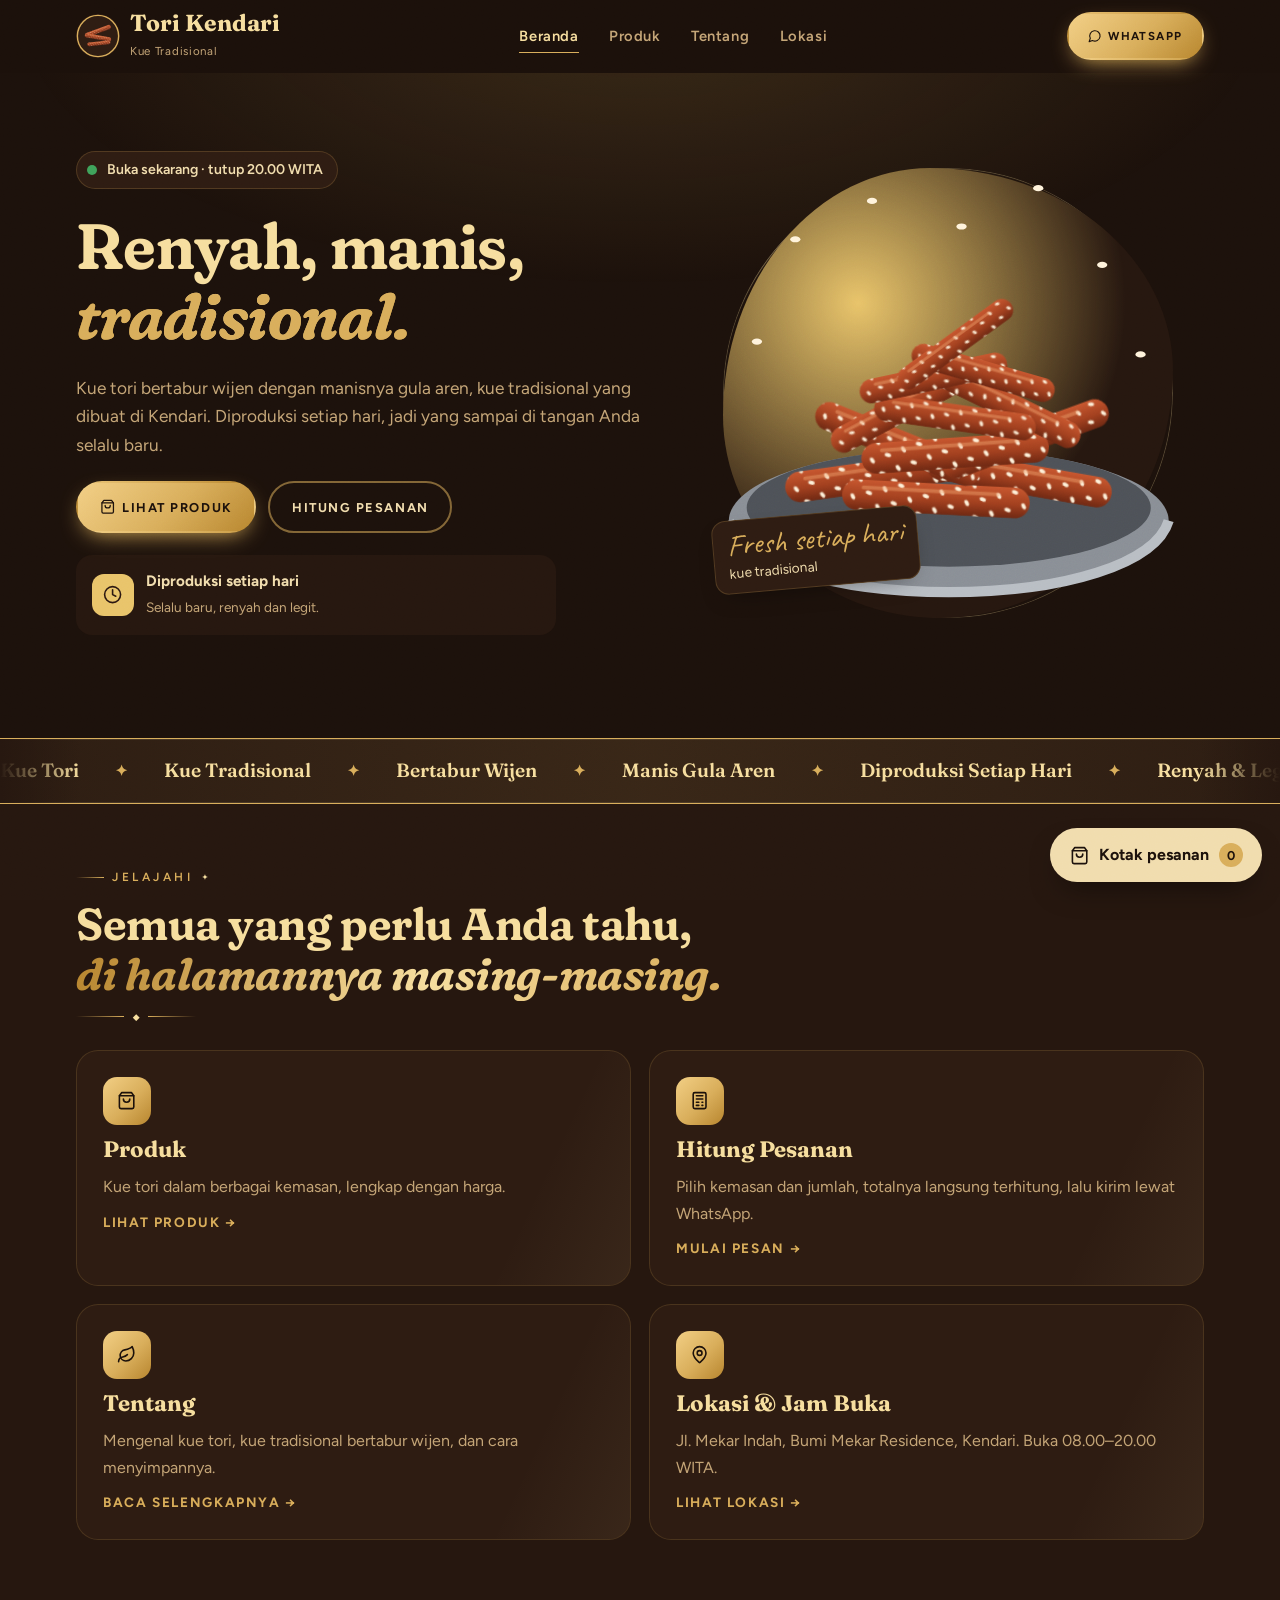
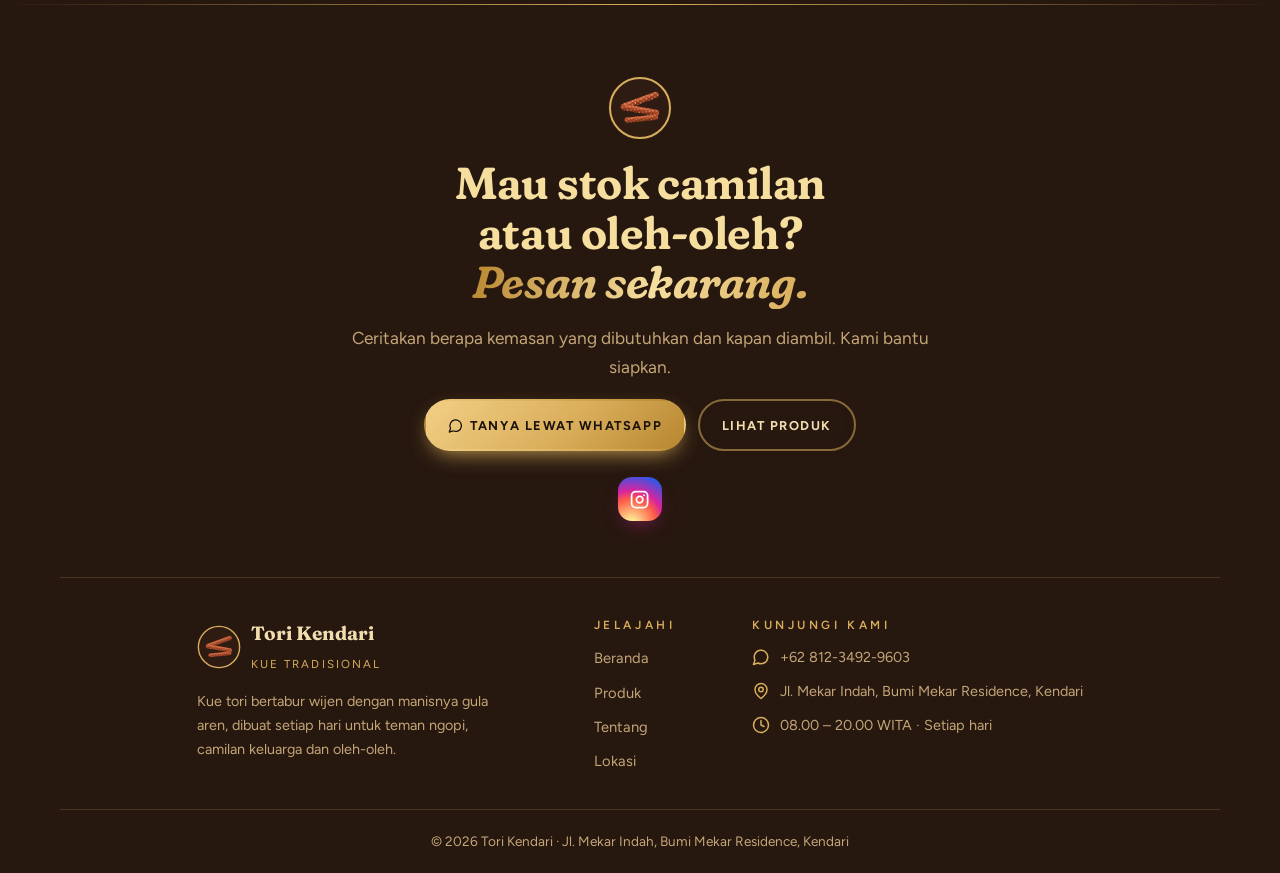
==== commit 0745b33b: "Huruf judul Fraunces (huruf biasa) dan tulisan tangan Caveat, tema cokelat-emas tetap Co-Authored-By" ====
--- a/index.html
+++ b/index.html
@@ -24,7 +24,7 @@
 <link rel="icon" href="favicon.svg" type="image/svg+xml">
 <link rel="preconnect" href="https://fonts.googleapis.com">
 <link rel="preconnect" href="https://fonts.gstatic.com" crossorigin>
-<link rel="stylesheet" href="https://fonts.googleapis.com/css2?family=Cinzel:wght@500;600;700&family=Figtree:wght@400;500;600;700;800&family=Great+Vibes&family=Playfair+Display:ital,wght@0,600;0,700;1,600;1,700&display=swap">
+<link rel="stylesheet" href="https://fonts.googleapis.com/css2?family=Caveat:wght@500;700&family=Figtree:wght@400;500;600;700;800&family=Fraunces:ital,opsz,wght,SOFT@0,9..144,500..700,100;1,9..144,500..700,100&display=swap">
 <link rel="stylesheet" href="style.css">
 </head>
 <body data-page="index">
--- a/style.css
+++ b/style.css
@@ -5,9 +5,9 @@
   --butter:#E9C46A; --pista:#A8C686; --line:rgba(217,174,91,.2); --shadow:rgba(0,0,0,.55);
   /* warna makanan */
   --sponge:#E7B86C; --choco:#5A2E1E; --cream:#FFF3DC; --berry:#C2364F; --pandan:#8CB86B;
-  --display:"Playfair Display","Didot",Georgia,serif;
+  --display:"Fraunces",Georgia,serif;
   --body:"Figtree","Segoe UI",system-ui,sans-serif;
-  --hand:"Great Vibes","Snell Roundhand",cursive;
+  --hand:"Caveat","Comic Neue",cursive;
   color-scheme:dark;
 }
 
@@ -414,10 +414,10 @@
 .pt-nama{display:flex}.pt-isi{vertical-align:middle}
 
 /* gaya referensi: judul klasik, ornamen, info bar, filter, footer kolom */
-h1,h2{font-family:"Cinzel","Playfair Display",Georgia,serif;font-weight:600;letter-spacing:.02em;line-height:1.12}
+h1,h2{font-family:var(--display);font-weight:650;letter-spacing:-.01em;line-height:1.1;font-variation-settings:"SOFT" 100,"WONK" 0}
 h1{font-size:clamp(2.2rem,5.4vw,4rem)}
 h2{font-size:clamp(1.8rem,3.8vw,2.8rem)}
-h1 .swash,h1 .rasp,h2 .rasp{font-style:normal}
+h1 .swash,h1 .rasp,h2 .rasp{font-style:italic}
 .hero h1 .swash::after{display:none}
 .sec-head h1::after,.sec-head h2::after{content:"◆";display:block;width:120px;margin-top:14px;font:400 9px/10px var(--body);text-align:center;color:var(--gold-hi);background:linear-gradient(90deg,transparent,var(--rasp)) left center/48px 1px no-repeat,linear-gradient(90deg,var(--rasp),transparent) right center/48px 1px no-repeat}
 .links a{border-radius:0;background:none!important;position:relative;letter-spacing:.04em}
@@ -442,7 +442,7 @@
 .fcols{display:grid;grid-template-columns:1.4fr 1fr 1.3fr;gap:32px;text-align:left;margin-top:56px;padding-top:40px;border-top:1px solid var(--line)}
 .fbrand{display:grid;gap:14px;align-content:start}
 .fbrand-logo{display:inline-flex;align-items:center;gap:12px;text-decoration:none;color:var(--ink)}
-.fbrand-logo b{display:block;font-family:"Cinzel",serif;font-size:1.15rem;letter-spacing:.06em}
+.fbrand-logo b{display:block;font-family:var(--display);font-size:1.2rem}
 .fbrand-logo small{font-size:.72rem;letter-spacing:.18em;text-transform:uppercase;color:var(--rasp)}
 .fbrand p{color:var(--muted);font-size:.9rem;max-width:36ch}
 .fcol{display:grid;gap:10px;align-content:start}
@@ -463,7 +463,7 @@
 .ribbon::before,.ribbon::after{content:"";position:absolute;top:0;bottom:0;width:80px;z-index:1;pointer-events:none}
 .ribbon::before{left:0;background:linear-gradient(90deg,var(--bg-2),transparent)}
 .ribbon::after{right:0;background:linear-gradient(-90deg,var(--bg-2),transparent)}
-.ribbon-track{font-family:"Cinzel",serif;font-size:1.05rem;letter-spacing:.14em;text-transform:uppercase;align-items:center}
+.ribbon-track{font-family:var(--display);font-size:1.2rem;font-weight:600;align-items:center}
 .ribbon-track span::after{color:var(--rasp);font-size:.8em}
 .ribbon{border-top-color:var(--rasp)}
 #hitung{scroll-margin-top:72px}
@@ -472,3 +472,5 @@
 .fbrand-logo{gap:10px}
 @media (max-width:760px){.fcols{grid-template-columns:1fr 1fr;justify-content:stretch}}
 @media (max-width:460px){.fcols{grid-template-columns:1fr}}
+.hand{font-size:1.7em}
+.tag-note .hand{font-size:1.9rem}
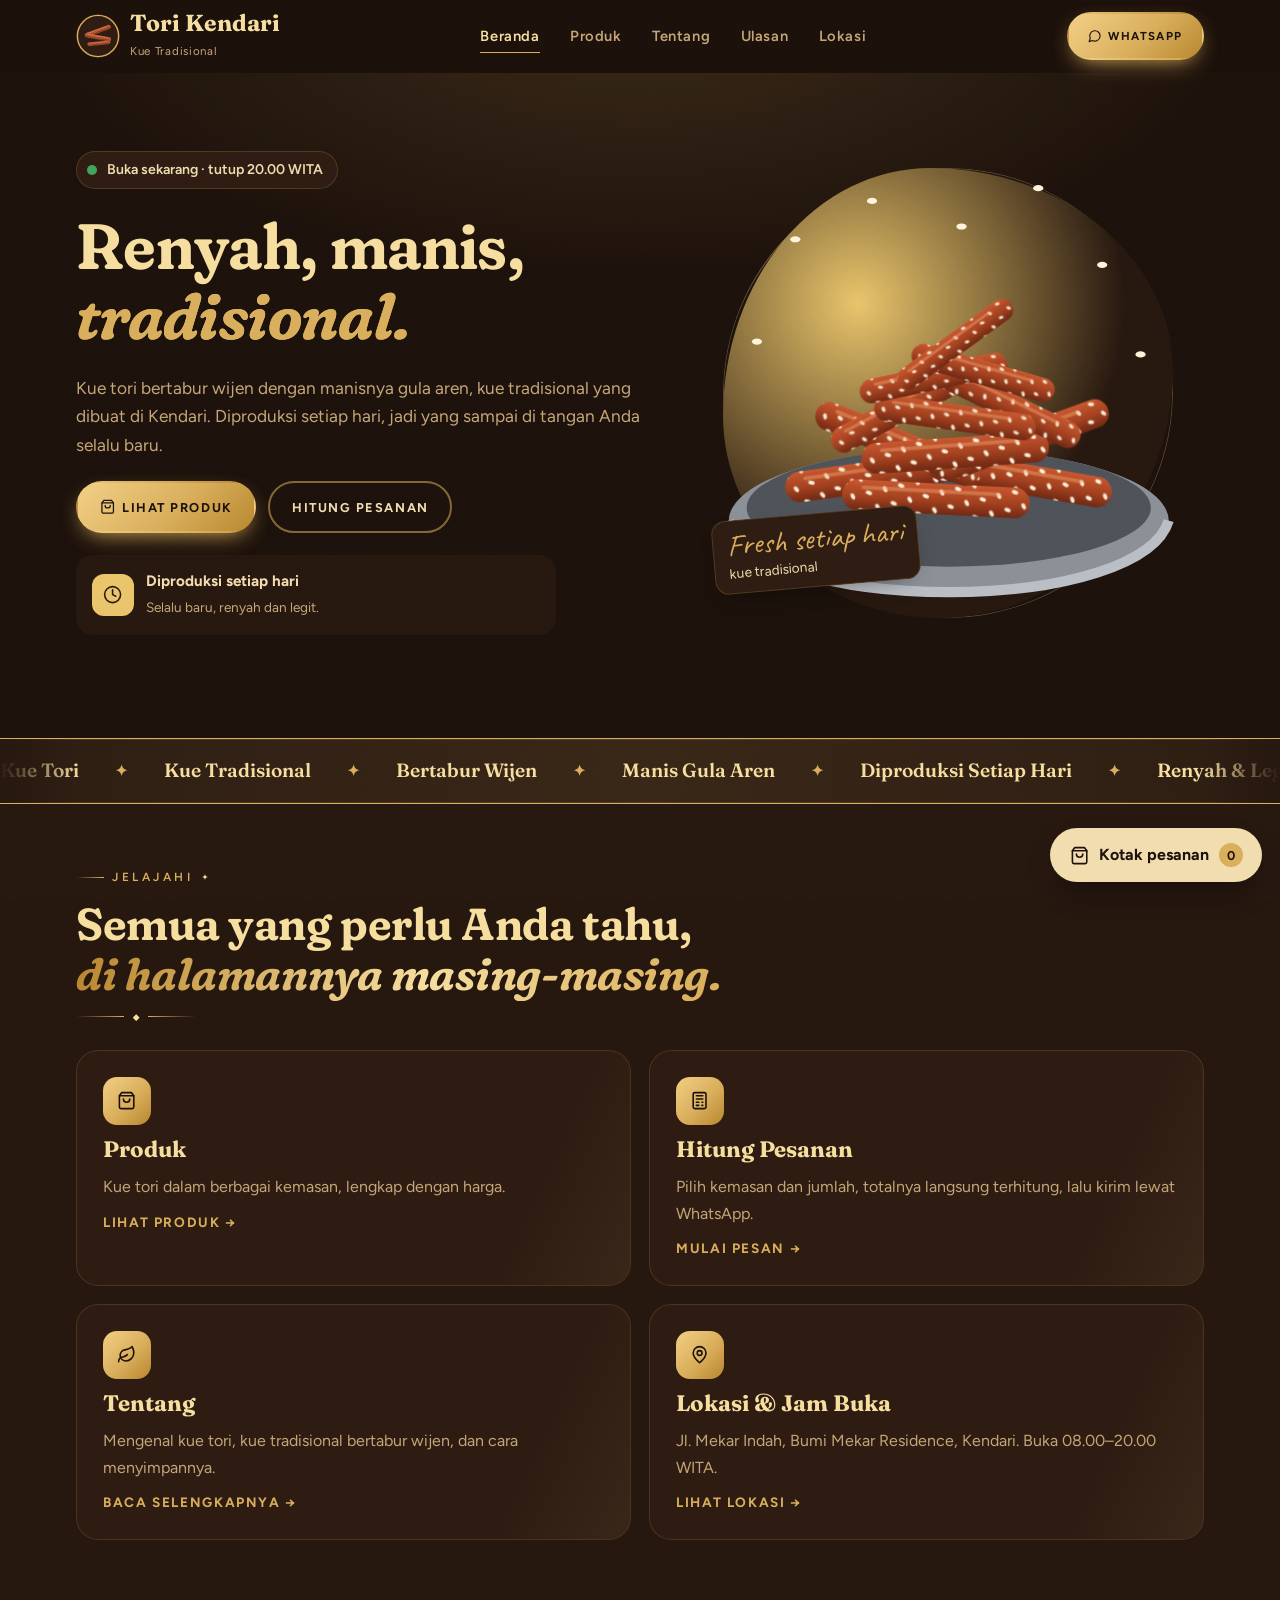
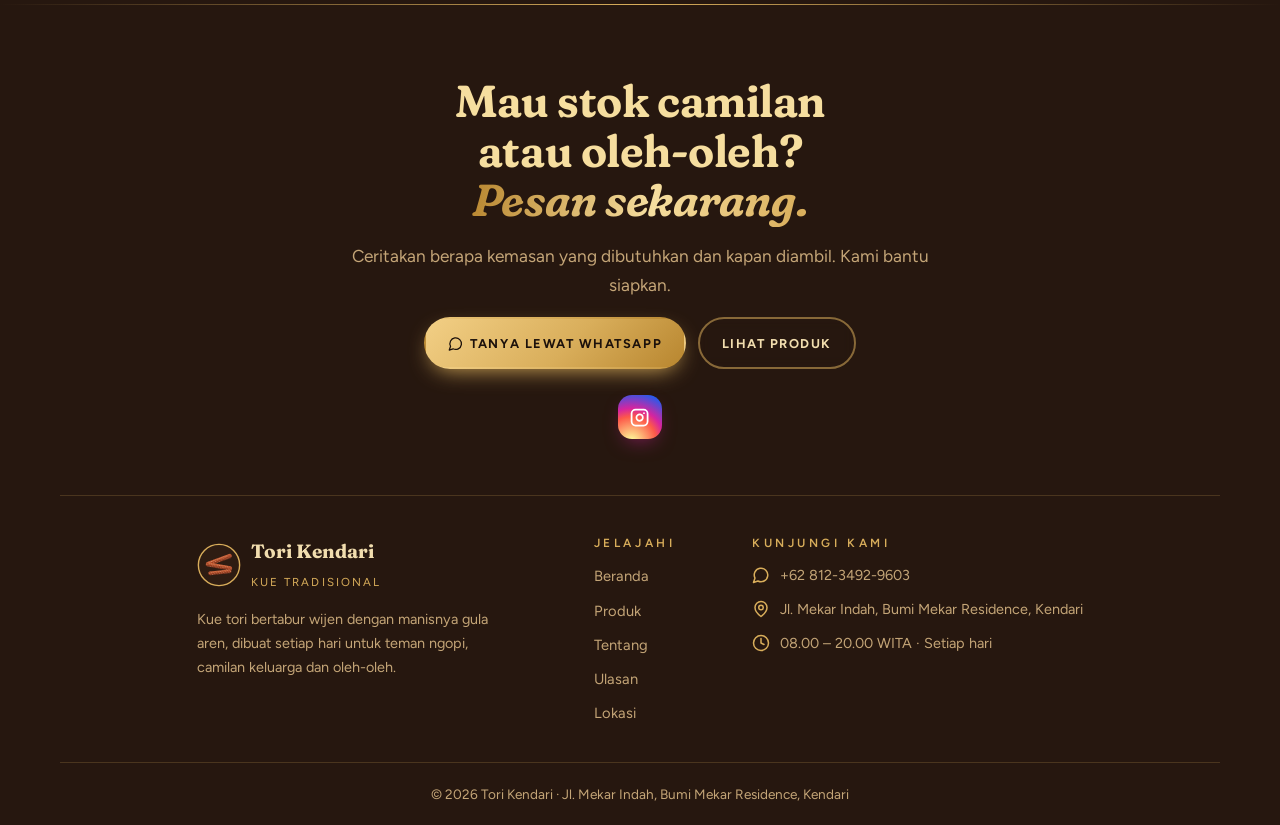
==== commit ac90c410: "Tambah halaman Ulasan dan hapus logo di bagian ajakan footer Co-Authored-By: Claude Opus 5.5 <norepl" ====
--- a/index.html
+++ b/index.html
@@ -102,6 +102,7 @@
       <a href="index.html" data-page="index">Beranda</a>
       <a href="produk.html" data-page="produk">Produk</a>
       <a href="tentang.html" data-page="tentang">Tentang</a>
+      <a href="ulasan.html" data-page="ulasan">Ulasan</a>
       <a href="lokasi.html" data-page="lokasi">Lokasi</a>
     </nav>
     <div class="top-actions">
@@ -114,7 +115,7 @@
     </div>
   </div>
   <nav class="wrap mnav" id="mnav" aria-label="Menu ponsel">
-    <a href="index.html" data-page="index">Beranda</a><a href="produk.html" data-page="produk">Produk</a><a href="tentang.html" data-page="tentang">Tentang</a><a href="lokasi.html" data-page="lokasi">Lokasi</a>
+    <a href="index.html" data-page="index">Beranda</a><a href="produk.html" data-page="produk">Produk</a><a href="tentang.html" data-page="tentang">Tentang</a><a href="ulasan.html" data-page="ulasan">Ulasan</a><a href="lokasi.html" data-page="lokasi">Lokasi</a>
   </nav>
 </header>
 
@@ -194,7 +195,6 @@
 
 <footer>
   <div class="wrap fcta reveal">
-    <svg width="64" height="64" aria-hidden="true"><use href="#i-mark"/></svg>
     <h2>Mau stok camilan atau oleh-oleh? <span class="rasp">Pesan sekarang.</span></h2>
     <p class="lead">Ceritakan berapa kemasan yang dibutuhkan dan kapan diambil. Kami bantu siapkan.</p>
     <div class="ctas" style="justify-content:center">
@@ -212,7 +212,7 @@
     </div>
     <div class="fcol">
       <h4>Jelajahi</h4>
-      <a href="index.html">Beranda</a><a href="produk.html">Produk</a><a href="tentang.html">Tentang</a><a href="lokasi.html">Lokasi</a>
+      <a href="index.html">Beranda</a><a href="produk.html">Produk</a><a href="tentang.html">Tentang</a><a href="ulasan.html">Ulasan</a><a href="lokasi.html">Lokasi</a>
     </div>
     <div class="fcol">
       <h4>Kunjungi kami</h4>
--- a/style.css
+++ b/style.css
@@ -474,3 +474,53 @@
 @media (max-width:460px){.fcols{grid-template-columns:1fr}}
 .hand{font-size:1.7em}
 .tag-note .hand{font-size:1.9rem}
+
+/* halaman ulasan */
+.rv-top{display:grid;grid-template-columns:1.2fr .8fr;gap:clamp(24px,4vw,56px);align-items:center}
+.rv-sum{display:grid;justify-items:center;gap:6px;padding:28px;border-radius:24px;background:var(--card);border:1px solid var(--line);text-align:center}
+.rv-avg{font:700 4rem/1 var(--display);color:var(--gold-hi)}
+.rv-stars{font-size:1.4rem;letter-spacing:.12em;color:var(--rasp)}
+.rv-count{color:var(--muted);font-size:.9rem}
+.rv-bars{display:grid;gap:6px;width:100%;margin-top:12px}
+.rv-bar{display:grid;grid-template-columns:34px 1fr 24px;align-items:center;gap:10px;font-size:.82rem;color:var(--muted)}
+.rv-bar i{height:8px;border-radius:99px;background:var(--bg-2);overflow:hidden}
+.rv-bar b{display:block;height:100%;border-radius:inherit;background:linear-gradient(90deg,#B8862F,var(--rasp),#F6DE9F)}
+.rv-list{padding-top:0}
+.rv-grid{display:grid;grid-template-columns:repeat(auto-fill,minmax(280px,1fr));gap:18px}
+.rv-card,.rv-empty{position:relative;display:grid;gap:14px;align-content:start;margin:0;padding:28px;border-radius:22px;background:var(--card);border:1px solid var(--line);overflow:hidden;transition:transform .35s,border-color .35s,box-shadow .35s}
+.rv-card:hover{transform:translateY(-6px);border-color:var(--rasp);box-shadow:0 22px 44px -26px var(--shadow),0 0 30px -12px rgba(217,174,91,.45)}
+.rv-q{position:absolute;top:-18px;right:18px;font:700 7rem/1 var(--display);color:var(--rasp);opacity:.18;pointer-events:none}
+.rv-card .stars{color:var(--rasp);letter-spacing:.1em}
+.rv-card blockquote{margin:0;font-size:1.02rem;line-height:1.7;color:var(--ink)}
+.rv-card figcaption{display:flex;align-items:center;gap:12px;flex-wrap:wrap}
+.rv-card .av{width:42px;height:42px;border-radius:50%;display:grid;place-items:center;font-weight:800;color:var(--on-rasp)}
+.rv-card figcaption b{display:block}
+.rv-card figcaption small{color:var(--muted)}
+.rv-tag{margin-left:auto;padding:4px 10px;border-radius:999px;font-size:.75rem;font-weight:700;color:var(--gold-hi);background:rgba(217,174,91,.12);border:1px solid rgba(217,174,91,.3)}
+.rv-empty{grid-column:1/-1;justify-items:center;text-align:center;padding:44px 24px;border-style:dashed}
+.rv-empty h3{font:600 1.6rem var(--display);color:var(--gold-hi)}
+.rv-empty p{color:var(--muted);max-width:46ch}
+.rv-write{background:var(--bg-2)}
+.rv-write-in{display:grid;grid-template-columns:.9fr 1.1fr;gap:clamp(24px,4vw,56px);align-items:start}
+.rv-form{display:grid;gap:16px;padding:clamp(20px,3vw,32px);border-radius:24px;background:var(--card);border:1px solid var(--line)}
+.rv-form .field{display:grid;gap:6px}
+.rv-form label,.rate legend{font-weight:600;font-size:.9rem}
+.rv-form input:not([type=radio]),.rv-form select,.rv-form textarea{width:100%;padding:.8em 1em;border-radius:14px;border:1px solid var(--line);background:var(--bg-2);color:var(--ink);resize:vertical}
+.rv-form input:focus,.rv-form select:focus,.rv-form textarea:focus{outline:none;border-color:var(--rasp);box-shadow:0 0 0 3px rgba(217,174,91,.18)}
+.rate{border:0;margin:0;padding:0}
+.rate-stars{display:inline-flex;flex-direction:row-reverse;gap:4px;margin-top:6px}
+.rate-stars input{position:absolute;opacity:0;pointer-events:none}
+.rate-stars label{cursor:pointer;line-height:0}
+.rate-stars svg{width:34px;height:34px;fill:transparent;stroke:var(--rasp);stroke-width:1.4;transition:transform .2s,fill .2s}
+.rate-stars input:checked~label svg,.rate-stars label:hover svg,.rate-stars label:hover~label svg{fill:var(--rasp)}
+.rate-stars label:hover svg{transform:scale(1.15) rotate(-6deg)}
+.rate-stars input:focus-visible+label svg{outline:2px solid var(--gold-hi);outline-offset:3px;border-radius:6px}
+.sr{position:absolute;width:1px;height:1px;overflow:hidden;clip:rect(0 0 0 0)}
+#rvErr:empty{display:none}
+#rvErr{color:#F2A07B}
+:is(.rv-grid)>*{animation:naik .7s cubic-bezier(.2,.8,.3,1) both}
+.rv-grid.pre>*{animation:none;opacity:0}
+@media (max-width:860px){.rv-top,.rv-write-in{grid-template-columns:1fr}}
+.rate-stars{display:flex;justify-content:flex-end;width:fit-content}
+.rv-list::before{display:none}
+.rv-list{padding-bottom:clamp(40px,5vw,64px)}
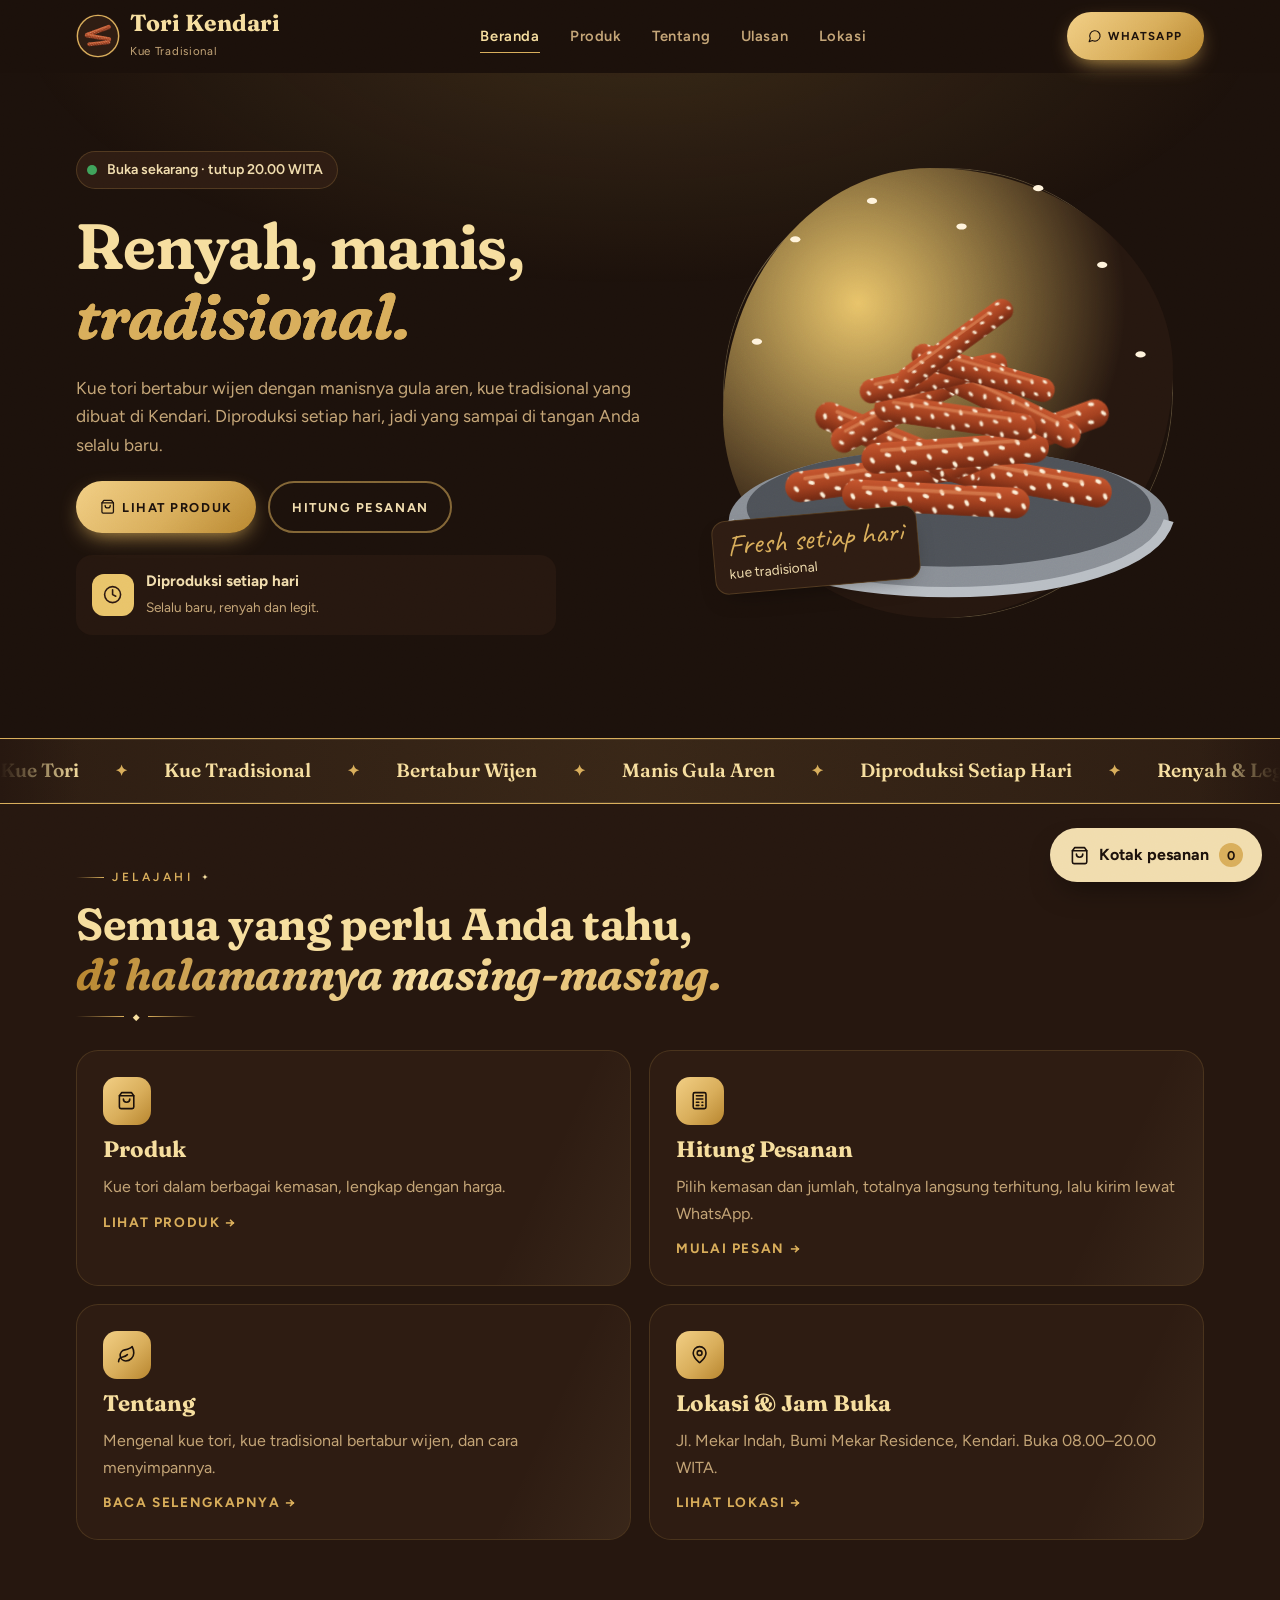
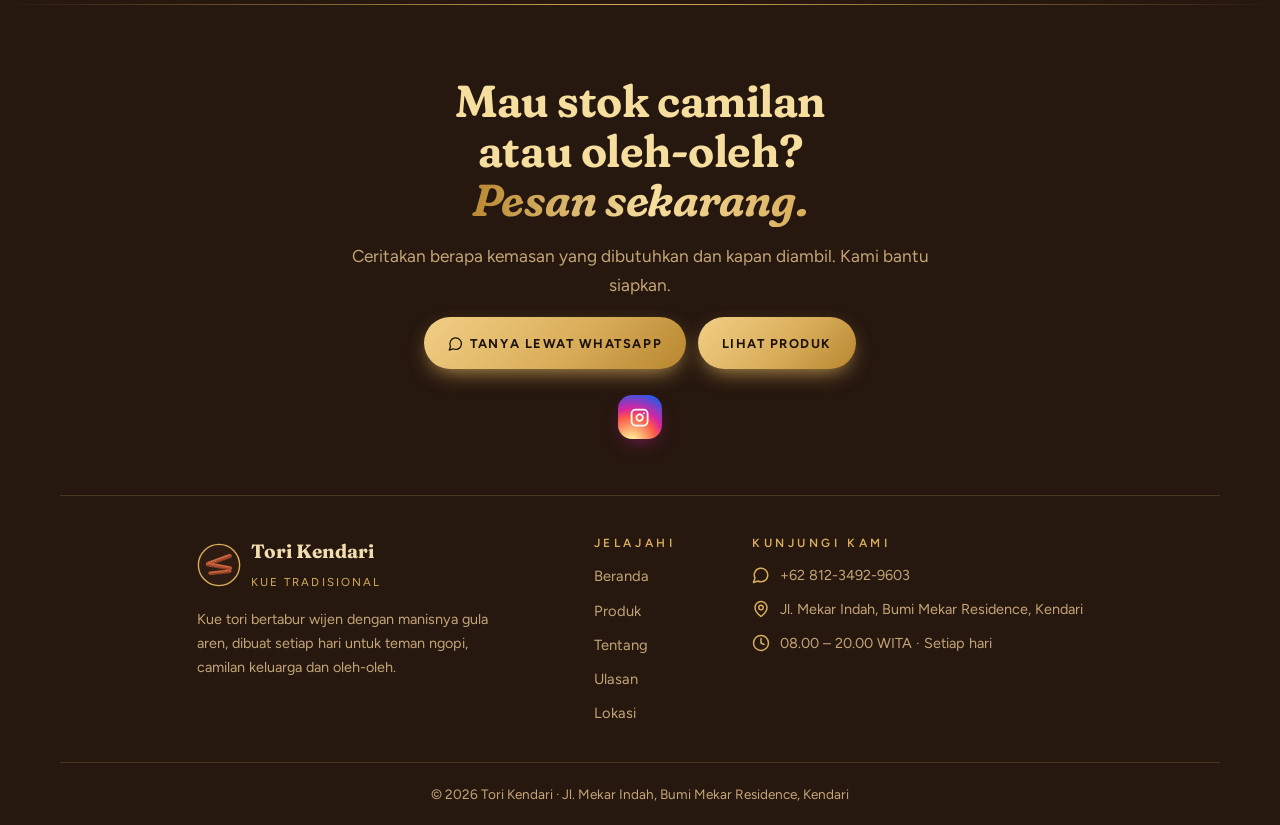
==== commit 38af9240: "Tombol ajakan footer sama-sama emas penuh sampai tepi Co-Authored-By: Claude Opus 5.5 <noreply@anthr" ====
--- a/index.html
+++ b/index.html
@@ -199,7 +199,7 @@
     <p class="lead">Ceritakan berapa kemasan yang dibutuhkan dan kapan diambil. Kami bantu siapkan.</p>
     <div class="ctas" style="justify-content:center">
       <a class="btn btn-rasp wa-link" href="#" target="_blank" rel="noopener"><svg class="lc" viewBox="0 0 24 24" aria-hidden="true"><path d="M7.9 20A9 9 0 1 0 4 16.1L2 22Z"/></svg>Tanya lewat WhatsApp</a>
-      <a class="btn btn-ghost" href="produk.html">Lihat produk</a>
+      <a class="btn btn-rasp" href="produk.html">Lihat produk</a>
     </div>
     <div class="socials">
       <a id="igLink" class="so-ig" href="#" target="_blank" rel="noopener" aria-label="Instagram"><svg class="lc" viewBox="0 0 24 24"><rect x="2" y="2" width="20" height="20" rx="5"/><path d="M16 11.37A4 4 0 1 1 12.63 8 4 4 0 0 1 16 11.37z"/><path d="M17.5 6.5h.01"/></svg></a>
--- a/style.css
+++ b/style.css
@@ -524,3 +524,5 @@
 .rate-stars{display:flex;justify-content:flex-end;width:fit-content}
 .rv-list::before{display:none}
 .rv-list{padding-bottom:clamp(40px,5vw,64px)}
+/* tombol emas penuh sampai tepi */
+.btn-rasp{border-color:transparent;background-origin:border-box}
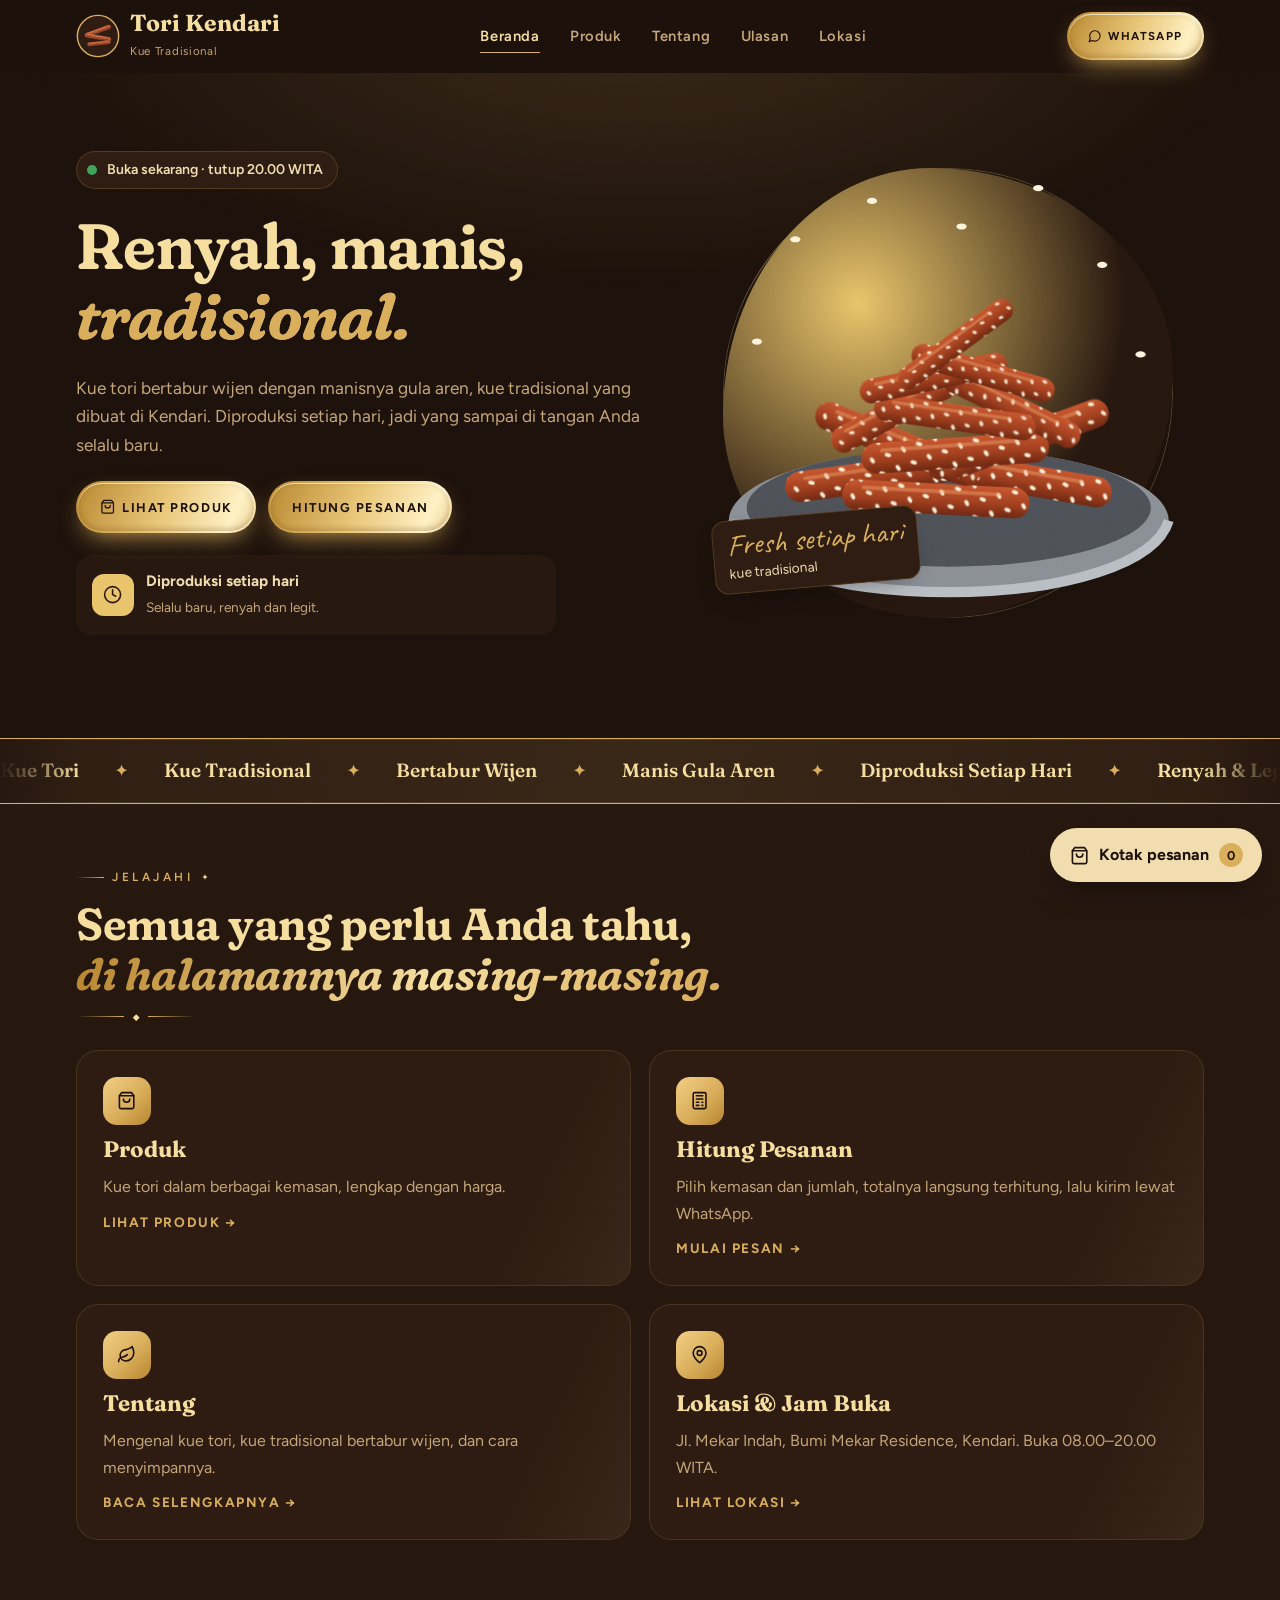
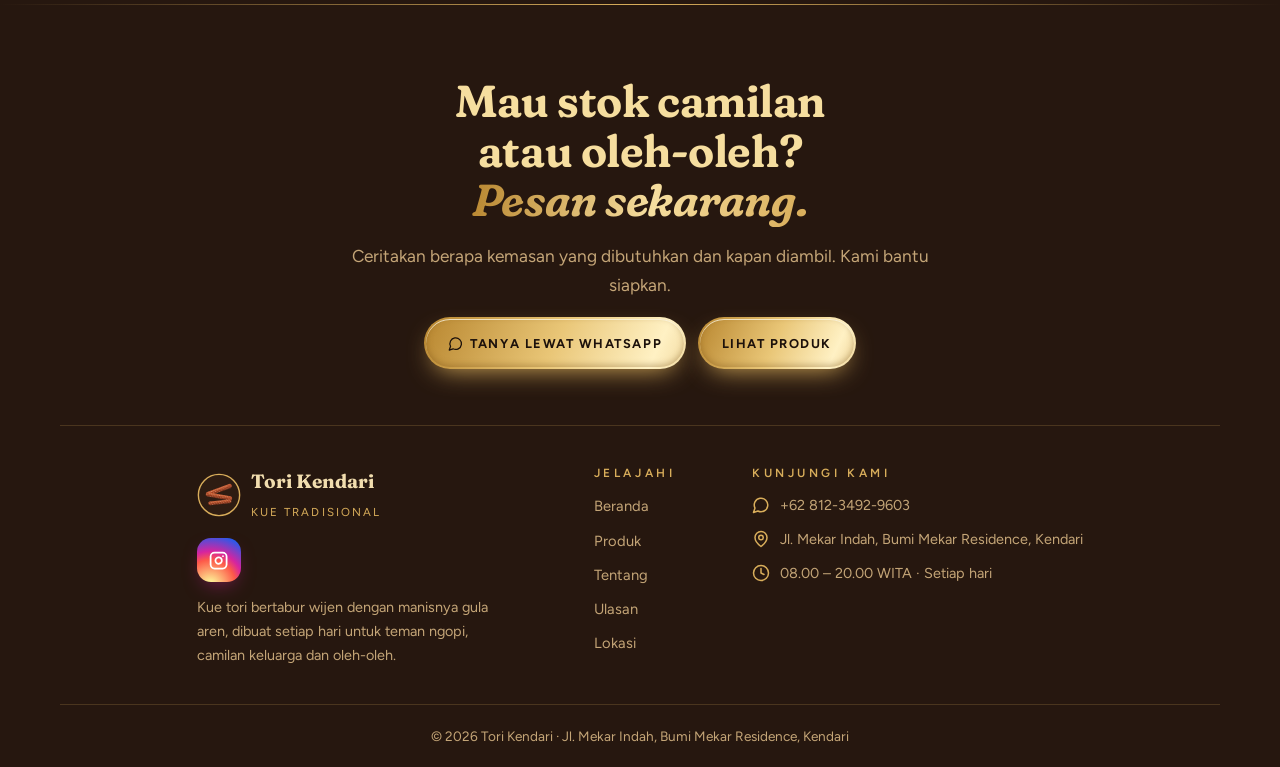
==== commit 665fb878: "Tombol Hitung pesanan jadi emas, efek emas mengalir, ikon Instagram di bawah nama brand Co-Authored-" ====
--- a/index.html
+++ b/index.html
@@ -130,7 +130,7 @@
         <a class="btn btn-rasp" href="produk.html">
           <svg class="lc" viewBox="0 0 24 24" aria-hidden="true"><path d="M6 2 3 6v14a2 2 0 0 0 2 2h14a2 2 0 0 0 2-2V6l-3-4Z"/><path d="M3 6h18"/><path d="M16 10a4 4 0 0 1-8 0"/></svg>Lihat produk
         </a>
-        <a class="btn btn-ghost" href="produk.html#hitung">Hitung pesanan</a>
+        <a class="btn btn-rasp" href="produk.html#hitung">Hitung pesanan</a>
       </div>
       <div class="oven">
         <span class="oven-ico"><svg class="lc" viewBox="0 0 24 24" aria-hidden="true"><circle cx="12" cy="12" r="10"/><path d="M12 6v6l4 2"/></svg></span>
@@ -201,13 +201,13 @@
       <a class="btn btn-rasp wa-link" href="#" target="_blank" rel="noopener"><svg class="lc" viewBox="0 0 24 24" aria-hidden="true"><path d="M7.9 20A9 9 0 1 0 4 16.1L2 22Z"/></svg>Tanya lewat WhatsApp</a>
       <a class="btn btn-rasp" href="produk.html">Lihat produk</a>
     </div>
-    <div class="socials">
-      <a id="igLink" class="so-ig" href="#" target="_blank" rel="noopener" aria-label="Instagram"><svg class="lc" viewBox="0 0 24 24"><rect x="2" y="2" width="20" height="20" rx="5"/><path d="M16 11.37A4 4 0 1 1 12.63 8 4 4 0 0 1 16 11.37z"/><path d="M17.5 6.5h.01"/></svg></a>
-    </div>
   </div>
   <div class="wrap fcols">
     <div class="fbrand">
       <a class="fbrand-logo" href="index.html"><svg width="44" height="44" aria-hidden="true"><use href="#i-mark"/></svg><span><b>Tori Kendari</b><small>Kue Tradisional</small></span></a>
+      <div class="socials fsoc">
+        <a id="igLink" class="so-ig" href="#" target="_blank" rel="noopener" aria-label="Instagram"><svg class="lc" viewBox="0 0 24 24"><rect x="2" y="2" width="20" height="20" rx="5"/><path d="M16 11.37A4 4 0 1 1 12.63 8 4 4 0 0 1 16 11.37z"/><path d="M17.5 6.5h.01"/></svg></a>
+      </div>
       <p>Kue tori bertabur wijen dengan manisnya gula aren, dibuat setiap hari untuk teman ngopi, camilan keluarga dan oleh-oleh.</p>
     </div>
     <div class="fcol">
--- a/style.css
+++ b/style.css
@@ -526,3 +526,13 @@
 .rv-list{padding-bottom:clamp(40px,5vw,64px)}
 /* tombol emas penuh sampai tepi */
 .btn-rasp{border-color:transparent;background-origin:border-box}
+/* ikon instagram di bawah nama brand */
+.fsoc{margin-top:0}
+.fbrand .fsoc{justify-content:flex-start}
+/* tombol emas lebih hidup: emas mengalir, kilap tepi, denyut cahaya */
+.btn-rasp{background:linear-gradient(115deg,#B8862F 0%,#E9C677 22%,#FFF1C4 38%,#D9AE5B 55%,#F2CF85 75%,#B8862F 100%);background-size:240% 100%;background-origin:border-box;animation:emasAlir 7s linear infinite,denyutEmas 2.8s ease-in-out infinite;box-shadow:inset 0 1px 0 rgba(255,250,230,.75),inset 0 -2px 6px rgba(110,70,15,.35),0 10px 26px -10px var(--rasp)}
+.btn-rasp:hover{box-shadow:inset 0 1px 0 rgba(255,250,230,.8),inset 0 -2px 6px rgba(110,70,15,.35),0 0 0 4px rgba(217,174,91,.22),0 14px 36px -8px rgba(246,222,159,.75)}
+@keyframes emasAlir{to{background-position:240% 0}}
+@keyframes denyutEmas{0%,100%{filter:brightness(1)}50%{filter:brightness(1.1) saturate(1.08)}}
+.btn-ghost:hover{background:rgba(217,174,91,.12)}
+@media (prefers-reduced-motion:reduce){.btn-rasp{animation:none}}
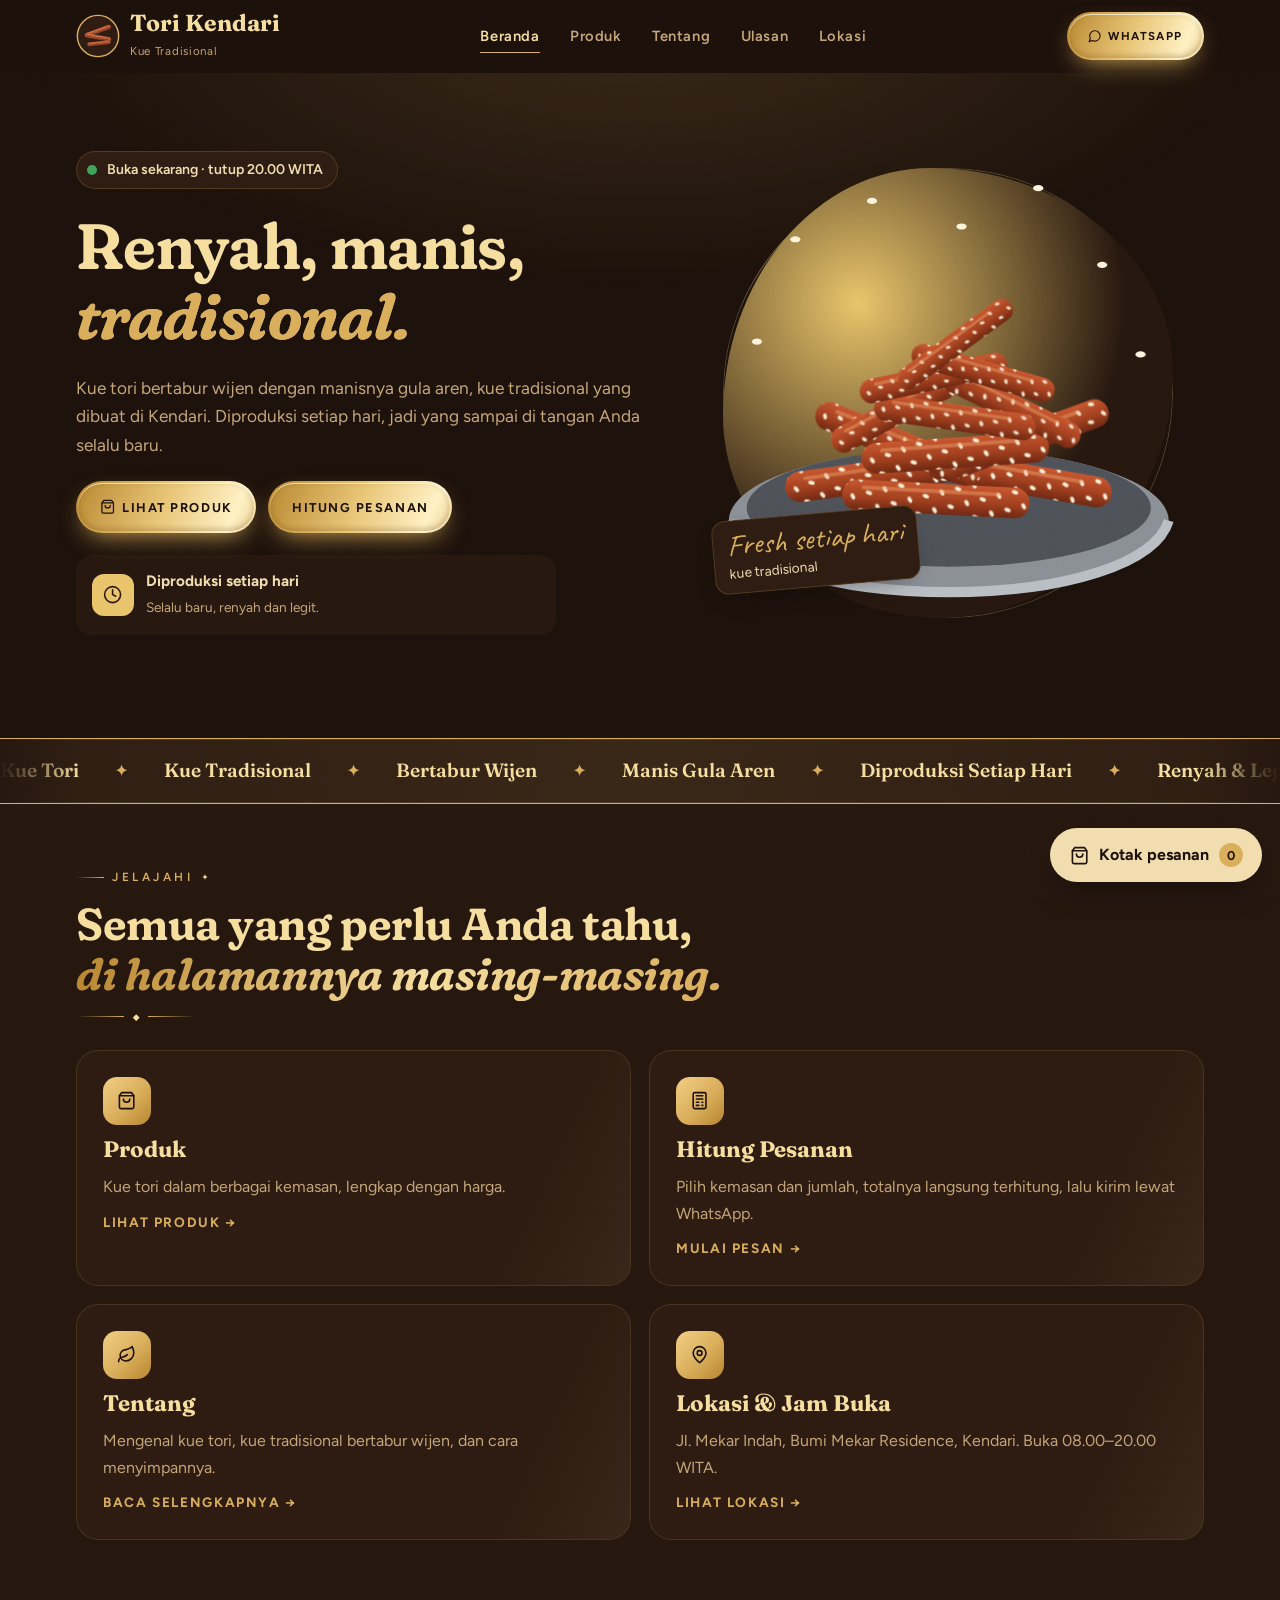
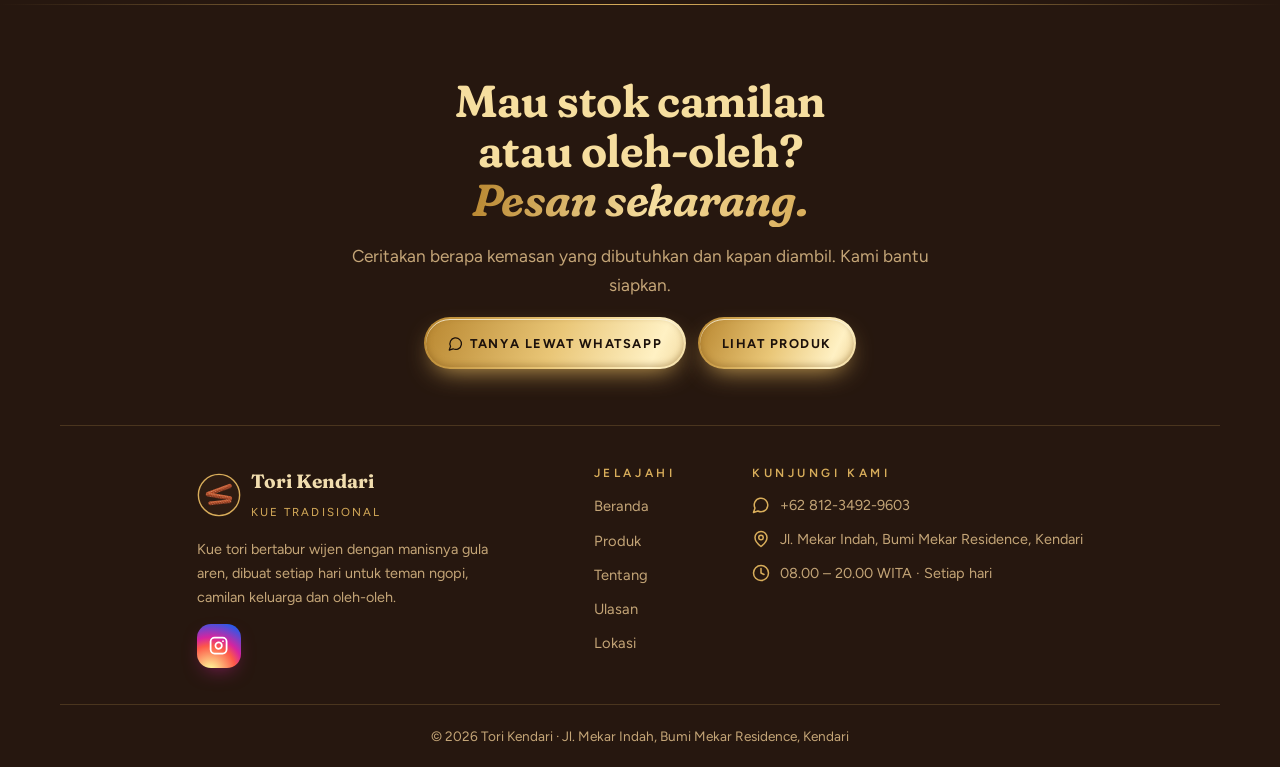
==== commit eb173f3e: "Ikon Instagram di bawah deskripsi footer, ikon kartu melayang seirama Co-Authored-By: Claude Opus 5." ====
--- a/index.html
+++ b/index.html
@@ -205,10 +205,10 @@
   <div class="wrap fcols">
     <div class="fbrand">
       <a class="fbrand-logo" href="index.html"><svg width="44" height="44" aria-hidden="true"><use href="#i-mark"/></svg><span><b>Tori Kendari</b><small>Kue Tradisional</small></span></a>
+      <p>Kue tori bertabur wijen dengan manisnya gula aren, dibuat setiap hari untuk teman ngopi, camilan keluarga dan oleh-oleh.</p>
       <div class="socials fsoc">
         <a id="igLink" class="so-ig" href="#" target="_blank" rel="noopener" aria-label="Instagram"><svg class="lc" viewBox="0 0 24 24"><rect x="2" y="2" width="20" height="20" rx="5"/><path d="M16 11.37A4 4 0 1 1 12.63 8 4 4 0 0 1 16 11.37z"/><path d="M17.5 6.5h.01"/></svg></a>
       </div>
-      <p>Kue tori bertabur wijen dengan manisnya gula aren, dibuat setiap hari untuk teman ngopi, camilan keluarga dan oleh-oleh.</p>
     </div>
     <div class="fcol">
       <h4>Jelajahi</h4>
--- a/style.css
+++ b/style.css
@@ -536,3 +536,5 @@
 @keyframes denyutEmas{0%,100%{filter:brightness(1)}50%{filter:brightness(1.1) saturate(1.08)}}
 .btn-ghost:hover{background:rgba(217,174,91,.12)}
 @media (prefers-reduced-motion:reduce){.btn-rasp{animation:none}}
+/* ikon kartu melayang seirama */
+.feat .ico,.ex-card .ico{animation-delay:0s!important}
